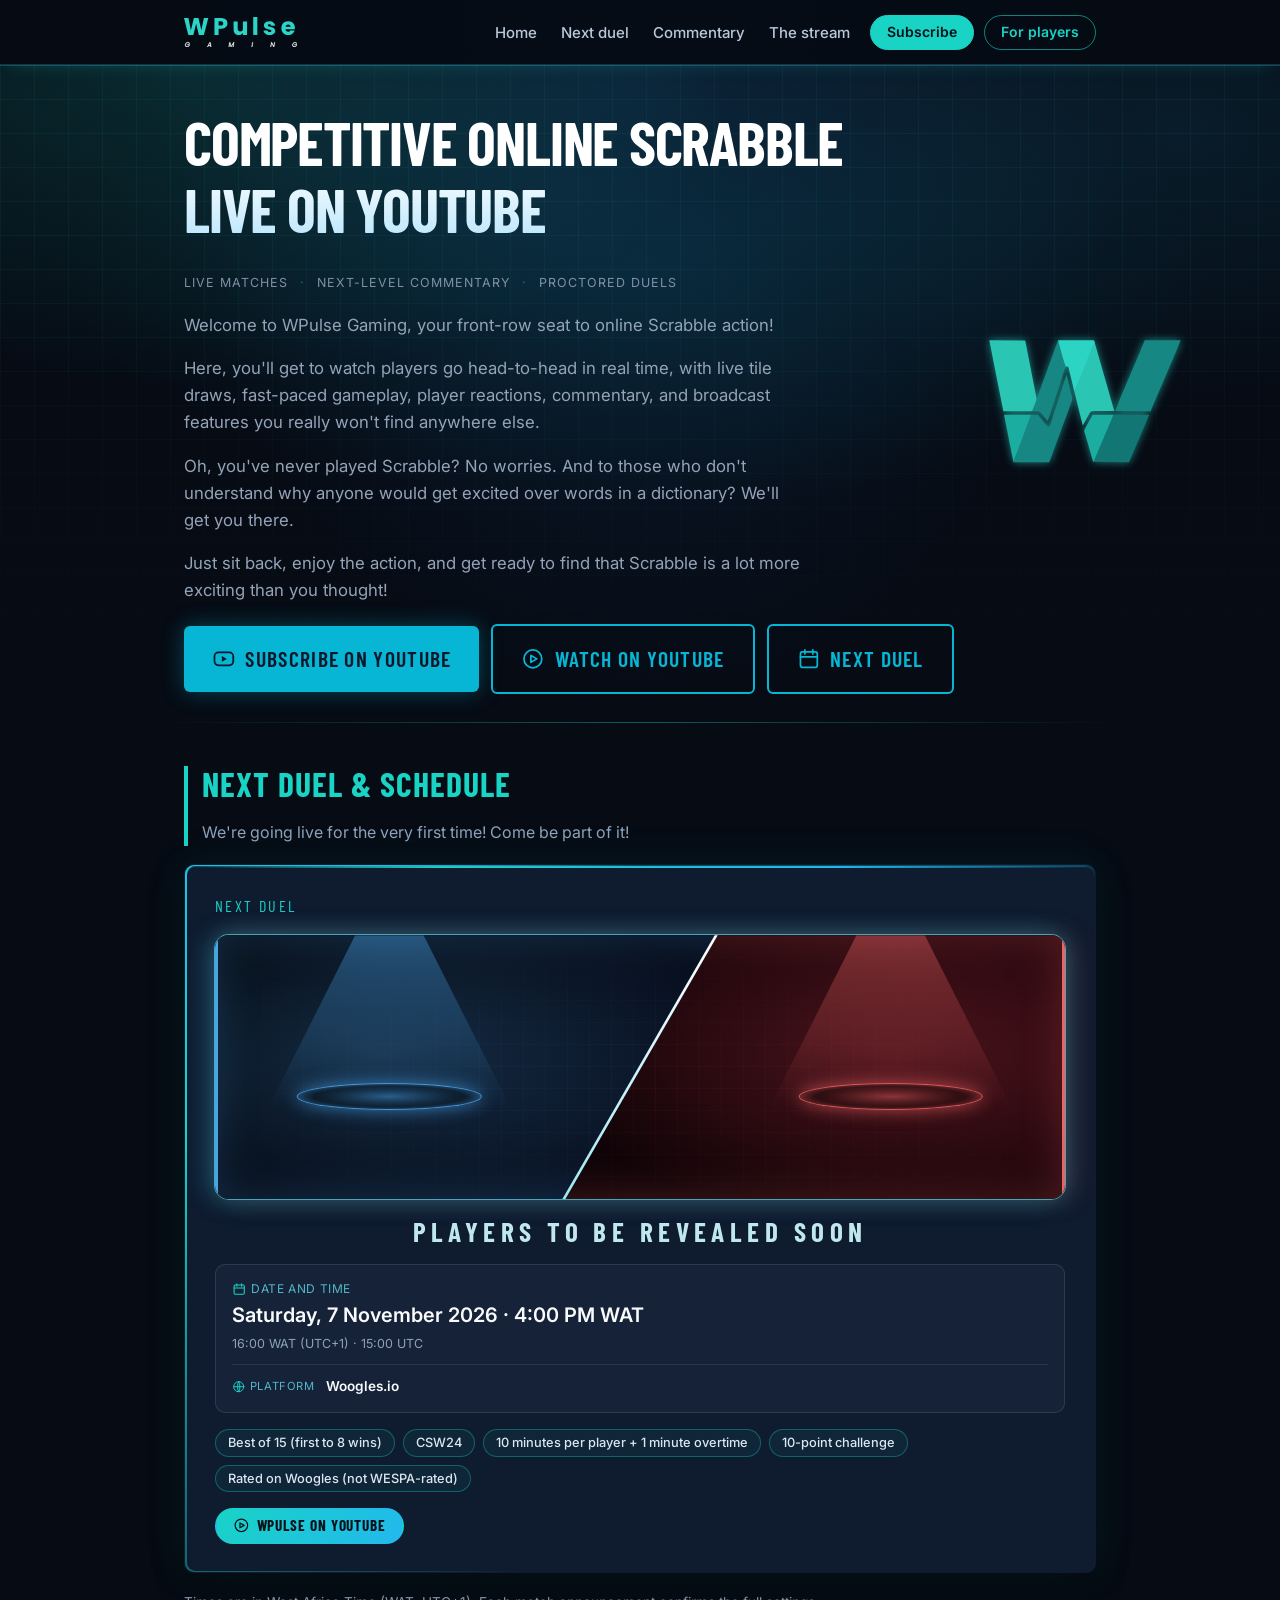
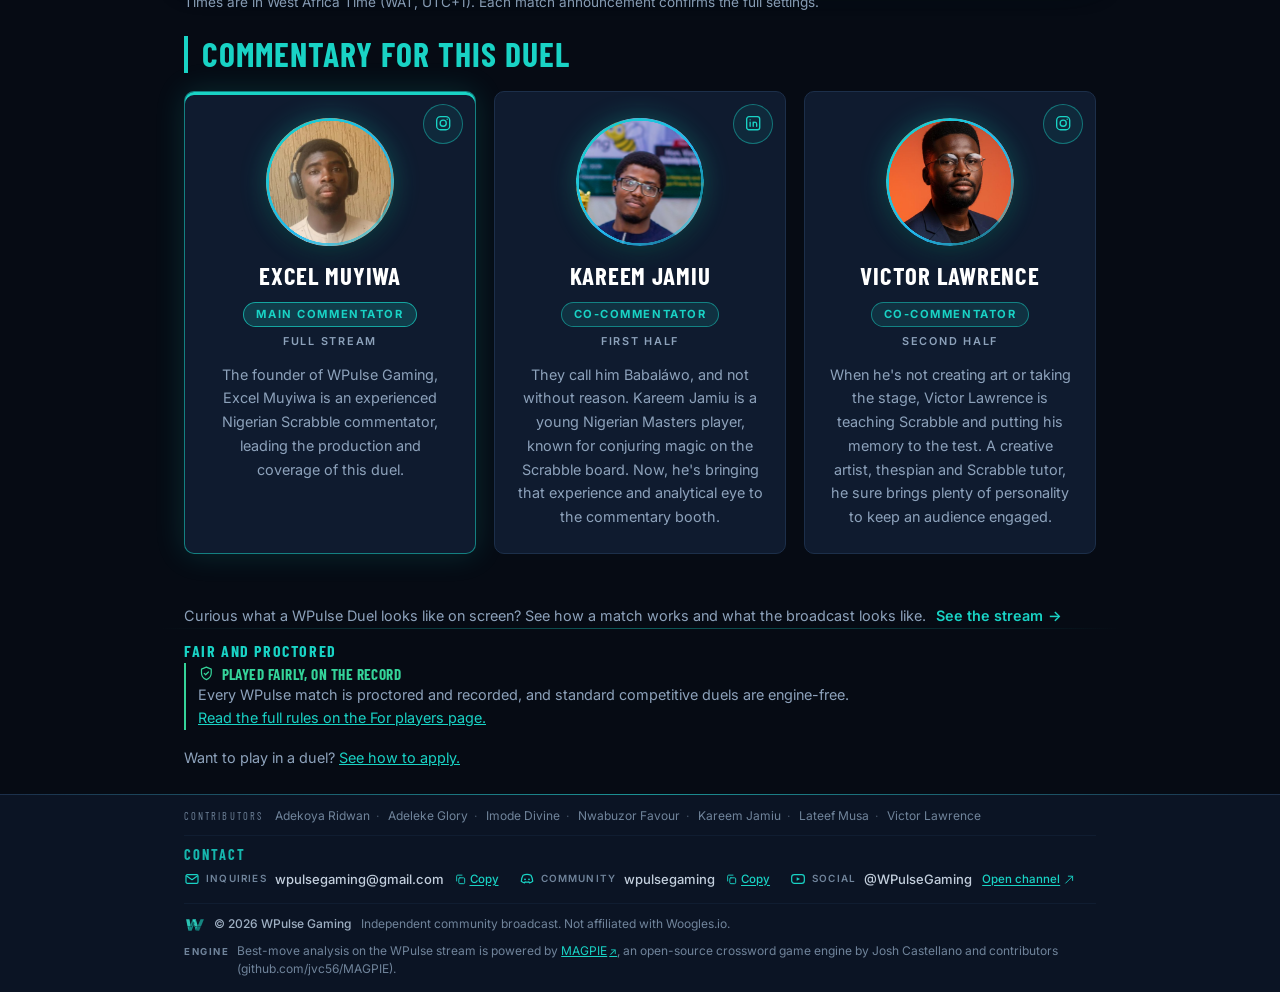
==== index.html @ c72cbf15 "Add files via upload" ====
<!DOCTYPE html>
<html lang="en">
<head>
  <meta charset="utf-8">
  <meta name="viewport" content="width=device-width, initial-scale=1">
  <script>
    // Old single-page links to sections that moved: forward them to their new page with the same hash.
    (function () {
      var h = location.hash;
      if (/^#(for-players|apply|proctor|recording|setup|update|your-setup|faq|step-download|required|not-allowed|checkin)$/.test(h)) location.replace('players.html' + h);
      else if (/^#(about|stream-preview|telestrator)$/.test(h)) location.replace('stream.html' + h);
    })();
  </script>
  <title>WPulse Gaming: live Scrabble duels on YouTube</title>
  <meta name="description" content="Competitive Scrabble on YouTube through organised online duels, live commentary and player cameras. Whether you're here to compete or simply follow the games, you're welcome. Includes the Player Hub for players.">
  <meta name="theme-color" content="#060b14">
  <link rel="icon" href="favicon.ico?v=2" sizes="32x32">
  <link rel="icon" href="images/favicon.svg?v=2" type="image/svg+xml">

  <!-- Link previews (WhatsApp, Discord, X, Facebook, etc.). The flyer image must exist at images/next-duel-flyer.png. -->
  <meta property="og:type" content="website">
  <meta property="og:site_name" content="WPulse Gaming">
  <meta property="og:title" content="WPulse Gaming: live Scrabble duels on YouTube">
  <meta property="og:description" content="Competitive Scrabble on YouTube through organised online duels, live commentary and player cameras. Whether you're here to compete or simply follow the games, you're welcome.">
  <meta property="og:url" content="https://wpulsegaming.runs-at.dev/">
  <meta property="og:image" content="https://wpulsegaming.runs-at.dev/images/next-duel-flyer.png">
  <meta property="og:image:alt" content="WPulse Gaming flyer for the next Scrabble duel">
  <meta name="twitter:card" content="summary_large_image">
  <meta name="twitter:title" content="WPulse Gaming: live Scrabble duels on YouTube">
  <meta name="twitter:description" content="Competitive Scrabble on YouTube through organised online duels, live commentary and player cameras.">
  <meta name="twitter:image" content="https://wpulsegaming.runs-at.dev/images/next-duel-flyer.png">

  <!-- Fonts only (no scripts, no tracking). Falls back to system fonts if blocked. -->
  <link rel="preconnect" href="https://fonts.googleapis.com">
  <link rel="preconnect" href="https://fonts.gstatic.com" crossorigin>
  <link href="https://fonts.googleapis.com/css2?family=Barlow+Condensed:wght@500;600;700&family=Inter:wght@400;500;600;700&display=swap" rel="stylesheet">

  <link rel="stylesheet" href="styles.css">
  <style>
    /* Inactive "coming soon" stream label (no link). Remove with the TODO comments when the stream is ready. */
    .btn-off { background: #16253b; color: #8da2bb; border: 2px dashed #2a4263; cursor: not-allowed; user-select: none; }
    .off-text { color: #8da2bb; font-style: italic; }
  </style>
</head>
<body>

<!-- Contact icons: simple single-colour SVG symbols (inherit text colour), reused below with <use>. -->
<svg width="0" height="0" style="position:absolute" aria-hidden="true" focusable="false">
  <symbol id="icon-email" viewBox="0 0 24 24">
    <rect x="3" y="5.5" width="18" height="13" rx="2" fill="none" stroke="currentColor" stroke-width="1.8"/>
    <path d="M3.5 7l8.5 6 8.5-6" fill="none" stroke="currentColor" stroke-width="1.8" stroke-linejoin="round"/>
  </symbol>
  <symbol id="icon-youtube" viewBox="0 0 24 24">
    <rect x="2.5" y="5.5" width="19" height="13" rx="4" fill="none" stroke="currentColor" stroke-width="1.8"/>
    <path d="M10 9.2v5.6l5-2.8z" fill="currentColor"/>
  </symbol>
  <symbol id="icon-discord" viewBox="0 0 24 24">
    <path d="M6 6.5c1.9-1 3.8-1.5 6-1.5s4.1.5 6 1.5c1.6 2.7 2.4 5.7 2.6 9-1.6 1.3-3.2 2-4.8 2.4l-1-1.6c-.9.2-1.8.3-2.8.3s-1.9-.1-2.8-.3l-1 1.6c-1.6-.4-3.2-1.1-4.8-2.4.2-3.3 1-6.3 2.6-9z" fill="none" stroke="currentColor" stroke-width="1.8" stroke-linejoin="round"/>
    <circle cx="9" cy="12.5" r="1.4" fill="currentColor"/>
    <circle cx="15" cy="12.5" r="1.4" fill="currentColor"/>
  </symbol>
  <!-- Design icons: 1.75px line icons, decorative (used with aria-hidden). -->
  <symbol id="i-camera" viewBox="0 0 24 24" fill="none" stroke="currentColor" stroke-width="1.75" stroke-linecap="round" stroke-linejoin="round"><path d="M3 8a2 2 0 0 1 2-2h2l1.5-2h7L17 6h2a2 2 0 0 1 2 2v9a2 2 0 0 1-2 2H5a2 2 0 0 1-2-2z"/><circle cx="12" cy="12.5" r="3.5"/></symbol>
  <symbol id="i-phone" viewBox="0 0 24 24" fill="none" stroke="currentColor" stroke-width="1.75" stroke-linecap="round" stroke-linejoin="round"><rect x="7" y="2.5" width="10" height="19" rx="2.5"/><path d="M11 18.5h2"/></symbol>
  <symbol id="i-monitor" viewBox="0 0 24 24" fill="none" stroke="currentColor" stroke-width="1.75" stroke-linecap="round" stroke-linejoin="round"><rect x="3" y="4" width="18" height="12" rx="2"/><path d="M8 20h8M12 16v4"/></symbol>
  <symbol id="i-shield-check" viewBox="0 0 24 24" fill="none" stroke="currentColor" stroke-width="1.75" stroke-linecap="round" stroke-linejoin="round"><path d="M12 3l7 3v5.5c0 4.5-3 8-7 9.5-4-1.5-7-5-7-9.5V6z"/><path d="M9 12l2 2 4-4"/></symbol>
  <symbol id="i-shield" viewBox="0 0 24 24" fill="none" stroke="currentColor" stroke-width="1.75" stroke-linecap="round" stroke-linejoin="round"><path d="M12 3l7 3v5.5c0 4.5-3 8-7 9.5-4-1.5-7-5-7-9.5V6z"/></symbol>
  <symbol id="i-ban" viewBox="0 0 24 24" fill="none" stroke="currentColor" stroke-width="1.75" stroke-linecap="round" stroke-linejoin="round"><circle cx="12" cy="12" r="9"/><path d="M5.6 5.6l12.8 12.8"/></symbol>
  <symbol id="i-check" viewBox="0 0 24 24" fill="none" stroke="currentColor" stroke-width="1.75" stroke-linecap="round" stroke-linejoin="round"><path d="M5 12.5l4.5 4.5L19 7.5"/></symbol>
  <symbol id="i-clock" viewBox="0 0 24 24" fill="none" stroke="currentColor" stroke-width="1.75" stroke-linecap="round" stroke-linejoin="round"><circle cx="12" cy="12" r="9"/><path d="M12 7v5l3 2"/></symbol>
  <symbol id="i-headphones-off" viewBox="0 0 24 24" fill="none" stroke="currentColor" stroke-width="1.75" stroke-linecap="round" stroke-linejoin="round"><path d="M4 15v-3a8 8 0 0 1 12-6.9M20 12v3"/><rect x="3" y="14" width="4" height="6" rx="1.5"/><rect x="17" y="14" width="4" height="6" rx="1.5"/><path d="M3 3l18 18"/></symbol>
  <symbol id="i-lightbulb" viewBox="0 0 24 24" fill="none" stroke="currentColor" stroke-width="1.75" stroke-linecap="round" stroke-linejoin="round"><path d="M9 18h6M10 21h4M12 3a6 6 0 0 0-3.5 10.9c.6.5 1 1.2 1 2.1h5c0-.9.4-1.6 1-2.1A6 6 0 0 0 12 3z"/></symbol>
  <symbol id="i-file" viewBox="0 0 24 24" fill="none" stroke="currentColor" stroke-width="1.75" stroke-linecap="round" stroke-linejoin="round"><path d="M6 3h8l4 4v14H6z"/><path d="M14 3v4h4M9 12h6M9 16h6"/></symbol>
  <symbol id="i-play" viewBox="0 0 24 24" fill="none" stroke="currentColor" stroke-width="1.75" stroke-linecap="round" stroke-linejoin="round"><circle cx="12" cy="12" r="9"/><path d="M10 8.5v7l6-3.5z"/></symbol>
  <symbol id="i-layout" viewBox="0 0 24 24" fill="none" stroke="currentColor" stroke-width="1.75" stroke-linecap="round" stroke-linejoin="round"><rect x="3" y="4" width="18" height="16" rx="2"/><path d="M3 10h18M10 10v10"/></symbol>
  <symbol id="i-message" viewBox="0 0 24 24" fill="none" stroke="currentColor" stroke-width="1.75" stroke-linecap="round" stroke-linejoin="round"><path d="M4 5h16v11H9l-5 4z"/></symbol>
  <symbol id="i-image" viewBox="0 0 24 24" fill="none" stroke="currentColor" stroke-width="1.75" stroke-linecap="round" stroke-linejoin="round"><rect x="3" y="4" width="18" height="16" rx="2"/><circle cx="9" cy="10" r="1.8"/><path d="M21 16l-5-5-8 8"/></symbol>
  <symbol id="i-download" viewBox="0 0 24 24" fill="none" stroke="currentColor" stroke-width="1.75" stroke-linecap="round" stroke-linejoin="round"><path d="M12 3v12M7 11l5 5 5-5M4 20h16"/></symbol>
  <symbol id="i-calendar" viewBox="0 0 24 24" fill="none" stroke="currentColor" stroke-width="1.75" stroke-linecap="round" stroke-linejoin="round"><rect x="3.5" y="5" width="17" height="15.5" rx="2"/><path d="M3.5 10h17M8 3v4M16 3v4"/></symbol>
  <symbol id="i-flag" viewBox="0 0 24 24" fill="none" stroke="currentColor" stroke-width="1.75" stroke-linecap="round" stroke-linejoin="round"><path d="M5 21V4M5 4h11l-2 4 2 4H5"/></symbol>
  <symbol id="i-book" viewBox="0 0 24 24" fill="none" stroke="currentColor" stroke-width="1.75" stroke-linecap="round" stroke-linejoin="round"><path d="M3.5 5.5H10a2 2 0 0 1 2 2V20a2 2 0 0 0-2-2H3.5zM20.5 5.5H14a2 2 0 0 0-2 2V20a2 2 0 0 1 2-2h6.5z"/></symbol>
  <symbol id="i-star" viewBox="0 0 24 24" fill="none" stroke="currentColor" stroke-width="1.75" stroke-linecap="round" stroke-linejoin="round"><path d="M12 3.5l2.6 5.3 5.9.9-4.3 4.1 1 5.8L12 16.8 6.8 19.6l1-5.8L3.5 9.7l5.9-.9z"/></symbol>
  <symbol id="i-globe" viewBox="0 0 24 24" fill="none" stroke="currentColor" stroke-width="1.75" stroke-linecap="round" stroke-linejoin="round"><circle cx="12" cy="12" r="9"/><path d="M3 12h18M12 3c3 3 3 15 0 18M12 3c-3 3-3 15 0 18"/></symbol>
  <symbol id="i-alert" viewBox="0 0 24 24" fill="none" stroke="currentColor" stroke-width="1.75" stroke-linecap="round" stroke-linejoin="round"><path d="M12 3.5l9.5 16.5h-19z"/><path d="M12 10v4.5M12 17.5v.01"/></symbol>
  <symbol id="i-cpu" viewBox="0 0 24 24" fill="none" stroke="currentColor" stroke-width="1.75" stroke-linecap="round" stroke-linejoin="round"><rect x="6" y="6" width="12" height="12" rx="2"/><rect x="9.5" y="9.5" width="5" height="5"/><path d="M9 2.5v3M15 2.5v3M9 18.5v3M15 18.5v3M2.5 9h3M2.5 15h3M18.5 9h3M18.5 15h3"/></symbol>
  <symbol id="i-list" viewBox="0 0 24 24" fill="none" stroke="currentColor" stroke-width="1.75" stroke-linecap="round" stroke-linejoin="round"><path d="M8 6h12M8 12h12M8 18h12M4 6h.01M4 12h.01M4 18h.01"/></symbol>
  <symbol id="i-clipboard" viewBox="0 0 24 24" fill="none" stroke="currentColor" stroke-width="1.75" stroke-linecap="round" stroke-linejoin="round"><rect x="6" y="4" width="12" height="17" rx="2"/><path d="M9 4V3h6v1M9 11h6M9 15h4"/></symbol>
  <symbol id="i-wifi" viewBox="0 0 24 24" fill="none" stroke="currentColor" stroke-width="1.75" stroke-linecap="round" stroke-linejoin="round"><path d="M3 9a14 14 0 0 1 18 0M6 12.5a9.5 9.5 0 0 1 12 0M9 16a5 5 0 0 1 6 0M12 19.5v.01"/></symbol>
  <symbol id="i-scale" viewBox="0 0 24 24" fill="none" stroke="currentColor" stroke-width="1.75" stroke-linecap="round" stroke-linejoin="round"><path d="M12 4v16M6 20h12M5 7h14M5 7l-3 7a3.5 3.5 0 0 0 6 0zM19 7l-3 7a3.5 3.5 0 0 0 6 0z"/></symbol>
  <symbol id="i-eye" viewBox="0 0 24 24" fill="none" stroke="currentColor" stroke-width="1.75" stroke-linecap="round" stroke-linejoin="round"><path d="M2 12s3.5-7 10-7 10 7 10 7-3.5 7-10 7-10-7-10-7z"/><circle cx="12" cy="12" r="3"/></symbol>
  <symbol id="i-trophy" viewBox="0 0 24 24" fill="none" stroke="currentColor" stroke-width="1.75" stroke-linecap="round" stroke-linejoin="round"><path d="M8 4h8v5a4 4 0 0 1-8 0zM8 6H4a3 3 0 0 0 4 4M16 6h4a3 3 0 0 1-4 4M12 13v4M8.5 20h7"/></symbol>
  <symbol id="i-board" viewBox="0 0 24 24" fill="none" stroke="currentColor" stroke-width="1.75" stroke-linecap="round" stroke-linejoin="round"><rect x="3" y="3" width="18" height="18" rx="2"/><path d="M9 3v18M15 3v18M3 9h18M3 15h18"/></symbol>
  <symbol id="i-tiles" viewBox="0 0 24 24" fill="none" stroke="currentColor" stroke-width="1.75" stroke-linecap="round" stroke-linejoin="round"><rect x="3" y="8" width="8" height="8" rx="1.5"/><rect x="13" y="8" width="8" height="8" rx="1.5"/></symbol>
  <symbol id="i-bars" viewBox="0 0 24 24" fill="none" stroke="currentColor" stroke-width="1.75" stroke-linecap="round" stroke-linejoin="round"><path d="M5 20V12M12 20V5M19 20v-9"/></symbol>
  <symbol id="i-user" viewBox="0 0 24 24" fill="none" stroke="currentColor" stroke-width="1.75" stroke-linecap="round" stroke-linejoin="round"><circle cx="12" cy="8" r="4"/><path d="M4 21a8 8 0 0 1 16 0"/></symbol>
  <symbol id="i-at" viewBox="0 0 24 24" fill="none" stroke="currentColor" stroke-width="1.75" stroke-linecap="round" stroke-linejoin="round"><circle cx="12" cy="12" r="3.5"/><path d="M15.5 12v1.5a2.5 2.5 0 0 0 5 0V12a8.5 8.5 0 1 0-3.5 6.9"/></symbol>
  <symbol id="i-instagram" viewBox="0 0 24 24" fill="none" stroke="currentColor" stroke-width="1.75" stroke-linecap="round" stroke-linejoin="round"><rect x="3.5" y="3.5" width="17" height="17" rx="5"/><circle cx="12" cy="12" r="4"/><path d="M17.2 6.8v.01"/></symbol>
  <symbol id="i-linkedin" viewBox="0 0 24 24" fill="none" stroke="currentColor" stroke-width="1.75" stroke-linecap="round" stroke-linejoin="round"><rect x="3.5" y="3.5" width="17" height="17" rx="3"/><path d="M8 10.5V16M8 7.6v.01M12 16v-5.5M12 12.8c0-1.4 1-2.3 2.3-2.3s2.2.9 2.2 2.4V16"/></symbol>
  <symbol id="i-pen" viewBox="0 0 24 24" fill="none" stroke="currentColor" stroke-width="1.75" stroke-linecap="round" stroke-linejoin="round"><path d="M4 20l1-4L16.5 4.5a2.1 2.1 0 0 1 3 3L8 19z"/><path d="M14 7l3 3"/></symbol>
  <symbol id="i-arrow-up-right" viewBox="0 0 24 24" fill="none" stroke="currentColor" stroke-width="1.75" stroke-linecap="round" stroke-linejoin="round"><path d="M5 19L18 6M10 6h8v8"/></symbol>
  <symbol id="i-type" viewBox="0 0 24 24" fill="none" stroke="currentColor" stroke-width="1.75" stroke-linecap="round" stroke-linejoin="round"><path d="M5 7V5h14v2M12 5v14M9 19h6"/></symbol>
  <symbol id="i-cursor" viewBox="0 0 24 24" fill="none" stroke="currentColor" stroke-width="1.75" stroke-linecap="round" stroke-linejoin="round"><path d="M6 4l12 7.5-5.2 1.3L10.5 18z"/><path d="M14 15l4 4"/></symbol>
  <symbol id="i-question" viewBox="0 0 24 24" fill="none" stroke="currentColor" stroke-width="1.75" stroke-linecap="round" stroke-linejoin="round"><path d="M9 9.2a3.1 3.1 0 1 1 4.6 2.7c-1 .6-1.6 1.2-1.6 2.3M12 17.6v.01"/></symbol>
  <symbol id="i-bell" viewBox="0 0 24 24" fill="none" stroke="currentColor" stroke-width="1.75" stroke-linecap="round" stroke-linejoin="round"><path d="M6 16v-5a6 6 0 1 1 12 0v5l2 2.5H4zM10 21h4"/></symbol>
  <symbol id="i-copy" viewBox="0 0 24 24" fill="none" stroke="currentColor" stroke-width="1.75" stroke-linecap="round" stroke-linejoin="round"><rect x="9" y="9" width="11" height="11" rx="2"/><path d="M5 15V6a2 2 0 0 1 2-2h8"/></symbol>
</svg>

<!-- =====================================================================
     STICKY MENU  (edit link text here; the href must match a section id)
     ===================================================================== -->
<header class="topbar">
  <div class="wrap">
    <a class="brand" href="#top" aria-label="WPulse Gaming, back to top"><img src="images/wpulse-wordmark.svg" width="98" height="26" alt="WPulse Gaming"></a>
    <nav class="nav" aria-label="Page sections">
      <a href="index.html" aria-current="page">Home</a>
      <a href="#schedule">Next duel</a>
      <a href="#commentary">Commentary</a>
      <a href="stream.html">The stream</a>
      <a class="nav-sub" href="https://www.youtube.com/@WPulseGaming?sub_confirmation=1" target="_blank" rel="noopener noreferrer">Subscribe</a>
      <a class="nav-pill nav-cta" href="players.html">For players</a>
    </nav>
  </div>
</header>

<!-- Table of contents: shown as a sticky sidebar on wide desktop screens only. Keep its links in step with the sections. -->
<nav class="toc" aria-label="On this page">
  <p class="toc-title">On this page</p>
  <a href="#watch">Home</a>
  <a href="#schedule">Next duel</a>
  <a href="#commentary">Commentary</a>
  <a href="#fair-teaser">Fair and proctored</a>
  <a href="stream.html">The stream</a>
  <a href="players.html">For players</a>
  <a href="#contact">Contact</a>
</nav>

<main id="top">

<!-- =====================================================================
     HERO (viewer-facing intro)
     ===================================================================== -->
<section class="hero" id="watch">
  <div class="wrap">
    <img class="hero-logo" src="images/wpulse-icon-animated.svg" width="240" height="240" alt="">
    <h1><span>Competitive Online Scrabble</span> <span>Live on YouTube</span></h1>
    <p class="spec-strip"><span>LIVE MATCHES</span><span>NEXT-LEVEL COMMENTARY</span><span>PROCTORED DUELS</span></p>
    <p class="lead">Welcome to WPulse Gaming, your front-row seat to online Scrabble action!</p>
    <p class="lead">Here, you'll get to watch players go head-to-head in real time, with live tile draws, fast-paced gameplay, player reactions, commentary, and broadcast features you really won't find anywhere else.</p>
    <p class="lead">Oh, you've never played Scrabble? No worries. And to those who don't understand why anyone would get excited over words in a dictionary? We'll get you there.</p>
    <p class="lead">Just sit back, enjoy the action, and get ready to find that Scrabble is a lot more exciting than you thought!</p>
    <div class="hero-cta">
      <a class="btn btn-big btn-primary btn-subscribe" href="https://www.youtube.com/@WPulseGaming?sub_confirmation=1" target="_blank" rel="noopener noreferrer"><svg class="ic" aria-hidden="true"><use href="#icon-youtube"/></svg>Subscribe on YouTube</a>
      <!-- TODO: replace the channel link with the specific live stream URL when one is available -->
      <a class="btn btn-big btn-ghost btn-outline" href="https://www.youtube.com/@WPulseGaming" target="_blank" rel="noopener"><svg class="ic" aria-hidden="true"><use href="#i-play"/></svg>Watch on YouTube</a>
      <a class="btn btn-big btn-ghost btn-outline" href="#schedule"><svg class="ic" aria-hidden="true"><use href="#i-calendar"/></svg>Next duel</a>
    </div>
    <!-- Phones only (hidden by default): countdown line under the buttons, filled in by the inline script near the end of the page -->
    <p class="hero-next" hidden></p>
    <!-- Phones only (hidden by default): feature cards that stand in for the longer paragraphs above -->
    <ul class="hero-cards" aria-label="What to expect on WPulse">
      <li class="hero-card"><svg class="ic" aria-hidden="true"><use href="#i-tiles"/></svg><span class="hc-title">Live tile draws</span><p>See every rack and draw as it happens.</p></li>
      <li class="hero-card"><svg class="ic" aria-hidden="true"><use href="#i-message"/></svg><span class="hc-title">Live commentary</span><p>Tactics, racks and big plays explained.</p></li>
      <li class="hero-card"><svg class="ic" aria-hidden="true"><use href="#i-shield-check"/></svg><span class="hc-title">Proctored duels</span><p>Fair, verified head-to-head matches.</p></li>
      <li class="hero-card"><svg class="ic" aria-hidden="true"><use href="#i-book"/></svg><span class="hc-title">Beginner friendly</span><p>Exciting even if you've never played.</p></li>
    </ul>
  </div>
</section>

<!-- =====================================================================
     SECTION 2: NEXT DUEL AND SCHEDULE
     There is one match for now: edit the Next duel card below.
     ===================================================================== -->
<section id="schedule">
  <div class="wrap">
    <div class="section-head">
      <h2>Next duel &amp; schedule</h2>
      <p>We're going live for the very first time! Come be part of it!</p>
    </div>

    <!-- Layout: the match card(s) on the left, the schedule flyer on the right (desktop); stacked on phones.
         To add another match later, copy the whole <div class="card next-duel"> block below inside .duel-list.
         The inline script at the bottom of this page runs the countdown, local time and calendar links on the first .next-duel (the start time is its DUEL_START_ISO constant). If images/next-duel-flyer.png
         is missing, the flyer drops out and the card goes full width. -->
    <div class="duel-layout">
    <div class="duel-list">
    <!-- Next duel highlight. The countdown, local time and calendar links use DUEL_START_ISO in the inline script near the end of this page: update it, together with the WAT text below, whenever the next duel changes. -->
    <div class="card next-duel">
      <div class="label">Next duel</div>
      <!-- REVEAL: replace teaser with player names and restore calendar title -->
      <div class="players players-teaser" role="img" aria-label="Players to be revealed soon"><span class="tz-side tz-left" aria-hidden="true"><span class="tz-col"><span class="tz-stage"><span class="tz-floor"></span><span class="tz-refl"></span><span class="tz-tile"><span class="tz-q">?</span><span class="tz-pt">0</span></span></span><span class="tz-bar"></span></span></span><span class="tz-side tz-right" aria-hidden="true"><span class="tz-col"><span class="tz-stage"><span class="tz-floor"></span><span class="tz-refl"></span><span class="tz-tile"><span class="tz-q">?</span><span class="tz-pt">0</span></span></span><span class="tz-bar"></span></span></span><span class="tz-seam" aria-hidden="true"></span><span class="tz-embers" aria-hidden="true"><span class="tz-spark tz-spark-l s1"></span><span class="tz-spark tz-spark-l s2"></span><span class="tz-spark tz-spark-l s3"></span><span class="tz-spark tz-spark-l s4"></span><span class="tz-spark tz-spark-r s5"></span><span class="tz-spark tz-spark-r s6"></span><span class="tz-spark tz-spark-r s7"></span><span class="tz-spark tz-spark-r s8"></span></span><span class="tz-hudset" aria-hidden="true"><span class="tz-hud tz-hud-tl"></span><span class="tz-hud tz-hud-bl"></span><span class="tz-hud tz-hud-tr"></span><span class="tz-hud tz-hud-br"></span></span><span class="tz-vs" aria-hidden="true">VS</span></div>
      <p class="teaser-line">Players to be revealed soon</p>
      <dl class="duel-details">
        <div class="duel-wide"><dt><svg class="ic" aria-hidden="true"><use href="#i-calendar"/></svg>Date and time</dt><dd>Saturday, 7 November 2026 &middot; 4:00 PM WAT<span class="duel-tz">16:00 WAT (UTC+1) &middot; 15:00 UTC</span></dd></div>
        <div><dt><svg class="ic" aria-hidden="true"><use href="#i-globe"/></svg>Platform</dt><dd>Woogles.io</dd></div>
      </dl>
      <ul class="duel-pills" aria-label="Match settings">
        <li class="pill">Best of 15 (first to 8 wins)</li>
        <li class="pill">CSW24</li>
        <li class="pill">10 minutes per player + 1 minute overtime</li>
        <li class="pill">10-point challenge</li>
        <li class="pill">Rated on Woogles (not WESPA-rated)</li>
      </ul>
      <!-- TODO: replace the channel link with the specific live stream URL when one is available -->
      <a class="btn btn-ghost" href="https://www.youtube.com/@WPulseGaming" target="_blank" rel="noopener"><svg class="ic" aria-hidden="true"><use href="#i-play"/></svg>WPulse on YouTube</a>
    </div>
    <p class="small duel-note">Times are in West Africa Time (WAT, UTC+1). Each match announcement confirms the full settings.</p>
    </div>
    <figure class="duel-flyer">
      <a href="images/next-duel-flyer.png" target="_blank" rel="noopener" aria-label="Open the next duel flyer full size (opens in a new tab)">
        <img src="images/next-duel-flyer.png" loading="lazy" alt="Schedule flyer for the next WPulse duel" onerror="var l=this.closest('.duel-layout');this.closest('figure').remove();l.classList.add('no-flyer')">
      </a>
      <figcaption>Click the flyer to open it full size.</figcaption>
    </figure>
    </div>
  </div>
</section>

<!-- =====================================================================
     COMMENTARY
     Commentator photos: add the three .jpg files to images/. Until a file exists, the initials circle shows.
     ===================================================================== -->
<section id="commentary">
  <div class="wrap">
    <div class="section-head">
      <h2>Commentary for this duel</h2>
    </div>

    <div class="commentators">
      <div class="box commentator commentator-featured">
        <div class="avatar" data-initials="EM"><img src="images/commentator-excel-muyiwa.jpg" width="240" height="240" loading="lazy" alt="Excel Muyiwa" onerror="this.remove()"></div>
        <div class="commentator-text">
          <h3>Excel Muyiwa</h3>
          <p class="role"><span class="role-tag">Main commentator</span><span class="role-time">Full stream</span></p>
          <p class="bio">The founder of WPulse Gaming, Excel Muyiwa is an experienced Nigerian Scrabble commentator, leading the production and coverage of this duel.</p>
        </div>
        <a class="social-icon" href="https://www.instagram.com/excelmuyiwa" target="_blank" rel="noopener noreferrer" aria-label="Excel Muyiwa on Instagram (opens in a new tab)" title="Excel Muyiwa on Instagram"><svg class="ic" aria-hidden="true"><use href="#i-instagram"/></svg></a>
      </div>
      <div class="box commentator">
        <div class="avatar" data-initials="KJ"><img src="images/commentator-kareem-jamiu.jpg" width="240" height="240" loading="lazy" alt="Kareem Jamiu" onerror="this.remove()"></div>
        <div class="commentator-text">
          <h3>Kareem Jamiu</h3>
          <p class="role"><span class="role-tag">Co-commentator</span><span class="role-time">First half</span></p>
          <p class="bio">They call him Babaláwo, and not without reason. Kareem Jamiu is a young Nigerian Masters player, known for conjuring magic on the Scrabble board. Now, he's bringing that experience and analytical eye to the commentary booth.</p>
        </div>
        <a class="social-icon" href="https://www.linkedin.com/in/kareem-jamiu-463141165/" target="_blank" rel="noopener noreferrer" aria-label="Kareem Jamiu on LinkedIn (opens in a new tab)" title="Kareem Jamiu on LinkedIn"><svg class="ic" aria-hidden="true"><use href="#i-linkedin"/></svg></a>
      </div>
      <div class="box commentator">
        <div class="avatar" data-initials="VL"><img src="images/commentator-victor-lawrence.jpg" width="240" height="240" loading="lazy" alt="" onerror="this.remove()"></div>
        <div class="commentator-text">
          <h3>Victor Lawrence</h3>
          <p class="role"><span class="role-tag">Co-commentator</span><span class="role-time">Second half</span></p>
          <p class="bio">When he's not creating art or taking the stage, Victor Lawrence is teaching Scrabble and putting his memory to the test. A creative artist, thespian and Scrabble tutor, he sure brings plenty of personality to keep an audience engaged.</p>
        </div>
        <a class="social-icon" href="https://www.instagram.com/thor__lawrence/" target="_blank" rel="noopener noreferrer" aria-label="Victor Lawrence on Instagram (opens in a new tab)" title="Victor Lawrence on Instagram"><svg class="ic" aria-hidden="true"><use href="#i-instagram"/></svg></a>
      </div>
    </div>
  </div>
</section>

<!-- =====================================================================
     STREAM CALL-TO-ACTION (the full stream look, how a match works and the Telestrator are on stream.html)
     ===================================================================== -->
<div class="wrap play-line stream-cta">
  <p>Curious what a WPulse Duel looks like on screen? See how a match works and what the broadcast looks like.</p>
  <p class="peek-cta"><a class="btn btn-ghost" href="stream.html">See the stream</a></p>
</div>

<!-- =====================================================================
     FAIR AND PROCTORED (teaser; full rules are under For players)
     ===================================================================== -->
<section id="fair-teaser">
  <div class="wrap">
    <div class="section-head">
      <h2>Fair and proctored</h2>
    </div>
    <div class="box acc-ok">
      <h3><svg class="ic" aria-hidden="true"><use href="#i-shield-check"/></svg>Played fairly, on the record</h3>
      <p>Every WPulse match is proctored and recorded, and standard competitive duels are engine-free.</p>
      <p><a href="players.html#proctor">Read the full rules on the For players page.</a></p>
    </div>
  </div>
</section>

<div class="wrap play-line">
  <p>Want to play in a duel? <a href="players.html#apply">See how to apply.</a></p>
</div>

</main>

<!-- =====================================================================
     SECTION 7: CONTACT / FOOTER
     ===================================================================== -->
<footer id="contact">
  <div class="wrap">
    <div class="footer-thanks">
      <p class="ft-label">Contributors</p>
      <!-- Add or remove contributor names here -->
      <ul class="ft-names">
        <li>Adekoya Ridwan</li>
        <li>Adeleke Glory</li>
        <li>Imode Divine</li>
        <li>Nwabuzor Favour</li>
        <li>Kareem Jamiu</li>
        <li>Lateef Musa</li>
        <li>Victor Lawrence</li>
      </ul>
    </div>
    <hr class="footer-rule">

    <h2>Contact</h2>
    <div class="contact-cards">
      <a class="contact-card" href="mailto:wpulsegaming@gmail.com" data-copy="wpulsegaming@gmail.com">
        <span class="cc-top"><svg class="ci" aria-hidden="true"><use href="#icon-email"/></svg><span class="cc-label">Inquiries</span></span>
        <span class="cc-handle"><span class="sr-only">Email: </span><span class="cc-value">wpulsegaming@gmail.com</span></span>
        <span class="cc-action"><svg class="ic" aria-hidden="true"><use href="#i-copy"/></svg><span class="cc-action-label" aria-live="polite">Copy</span></span>
      </a>
      <div class="contact-card is-static" data-copy="wpulsegaming">
        <span class="cc-top"><svg class="ci" aria-hidden="true"><use href="#icon-discord"/></svg><span class="cc-label">Community</span></span>
        <span class="cc-handle"><span class="sr-only">Discord: </span><span class="cc-value">wpulsegaming</span></span>
        <span class="cc-action"><svg class="ic" aria-hidden="true"><use href="#i-copy"/></svg><span class="cc-action-label" aria-live="polite">Copy</span></span>
      </div>
      <a class="contact-card" href="https://www.youtube.com/@WPulseGaming" target="_blank" rel="noopener noreferrer">
        <span class="cc-top"><svg class="ci" aria-hidden="true"><use href="#icon-youtube"/></svg><span class="cc-label">Social</span></span>
        <span class="cc-handle"><span class="sr-only">YouTube: </span><span class="cc-value">@WPulseGaming</span></span>
        <span class="cc-action cc-action-on"><span class="cc-action-label">Open channel</span><svg class="ic" aria-hidden="true"><use href="#i-arrow-up-right"/></svg></span>
      </a>
    </div>
    <hr class="footer-rule">

    <div class="legal-row">
      <div class="legal-left">
        <img src="images/wpulse-icon-nobg.svg" width="40" height="40" alt="">
        <div class="legal-text">
          <p class="legal-copy">&copy; 2026 WPulse Gaming</p>
          <p class="legal-note">Independent community broadcast. Not affiliated with Woogles.io.</p>
        </div>
      </div>
      <div class="credit-box">
        <span class="credit-label">Engine</span>
        <p class="credit-text">Best-move analysis on the WPulse stream is powered by <a href="https://github.com/jvc56/MAGPIE" target="_blank" rel="noopener">MAGPIE</a>, an open-source crossword game engine by Josh Castellano and contributors (github.com/jvc56/MAGPIE).</p>
      </div>
    </div>
  </div>
</footer>

<!-- Next duel card: local time, countdown and calendar links. Progressive enhancement: without JavaScript the
     card simply shows the WAT time. To change the duel, edit DUEL_START_ISO (UTC) and the WAT text in the card. -->
<script>
(function () {
  'use strict';

  var DURATION_HOURS = 4;                          // how long the duel is expected to run (countdown + calendar end)
  var DUEL_START_ISO = '2026-11-07T15:00:00Z';     // 16:00 WAT (UTC+1); the one start-time constant
  var DUEL_TITLE = 'WPulse Duel: Players to be revealed';
  var HUB_URL = 'https://wpulsegaming.runs-at.dev/';
  var YOUTUBE_URL = 'https://www.youtube.com/@WPulseGaming';

  /*BEGIN-PURE*/
  function pad(n) { return (n < 10 ? '0' : '') + n; }
  function utcStamp(d) {
    return d.getUTCFullYear() + pad(d.getUTCMonth() + 1) + pad(d.getUTCDate()) + 'T' +
      pad(d.getUTCHours()) + pad(d.getUTCMinutes()) + pad(d.getUTCSeconds()) + 'Z';
  }
  function endOf(start) { return new Date(start.getTime() + DURATION_HOURS * 3600000); }
  function descriptionText() { return 'Watch on YouTube: ' + YOUTUBE_URL + '\nWPulse Hub: ' + HUB_URL; }

  // The visitor's own time zone (optional timeZone is only for tests). Null when it is the same as WAT (UTC+1).
  function localTimeText(start, locale, timeZone) {
    var opts = { weekday: 'short', day: 'numeric', month: 'short', hour: 'numeric', minute: '2-digit', timeZoneName: 'short' };
    if (timeZone) opts.timeZone = timeZone;
    var f = new Intl.DateTimeFormat(locale, opts);
    var offset = timeZone ? zoneOffsetMinutes(start, timeZone) : -start.getTimezoneOffset();
    if (offset === 60) return null;
    return f.format(start);
  }
  function zoneOffsetMinutes(date, timeZone) {
    var p = {};
    new Intl.DateTimeFormat('en-US', { timeZone: timeZone, hourCycle: 'h23', year: 'numeric', month: 'numeric', day: 'numeric', hour: 'numeric', minute: 'numeric', second: 'numeric' })
      .formatToParts(date).forEach(function (x) { p[x.type] = x.value; });
    return Math.round((Date.UTC(+p.year, +p.month - 1, +p.day, +p.hour, +p.minute, +p.second) - Math.floor(date.getTime() / 1000) * 1000) / 60000);
  }

  // 'before' (with text), 'now' (start until start + DURATION_HOURS) or 'over'.
  function countdownState(now, start) {
    var left = start.getTime() - now;
    if (left > 0) {
      var mins = Math.floor(left / 60000), d = Math.floor(mins / 1440), h = Math.floor((mins % 1440) / 60), m = mins % 60;
      var t = d > 0 ? d + 'd ' + h + 'h ' + m + 'm' : h > 0 ? h + 'h ' + m + 'm' : m > 0 ? m + 'm' : 'less than 1m';
      return { kind: 'before', text: 'Starts in ' + t };
    }
    if (now < endOf(start).getTime()) return { kind: 'now', text: 'Starting now' };
    return { kind: 'over', text: '' };
  }

  function googleCalendarUrl(start) {
    return 'https://calendar.google.com/calendar/render?action=TEMPLATE' +
      '&text=' + encodeURIComponent(DUEL_TITLE) +
      '&dates=' + utcStamp(start) + '/' + utcStamp(endOf(start)) +
      '&details=' + encodeURIComponent(descriptionText());
  }

  function icsEscape(s) { return s.replace(/\\/g, '\\\\').replace(/;/g, '\\;').replace(/,/g, '\\,').replace(/\n/g, '\\n'); }
  function icsFold(line) {
    var out = [];
    while (line.length > 75) { out.push(line.slice(0, 75)); line = ' ' + line.slice(75); }
    out.push(line);
    return out.join('\r\n');
  }
  function buildIcs(start, now) {
    return [
      'BEGIN:VCALENDAR', 'VERSION:2.0', 'PRODID:-//WPulse Gaming//Hub//EN', 'CALSCALE:GREGORIAN', 'METHOD:PUBLISH',
      'BEGIN:VEVENT',
      'UID:duel-' + utcStamp(start) + '@wpulsegaming.runs-at.dev',
      'DTSTAMP:' + utcStamp(now),
      'DTSTART:' + utcStamp(start),
      'DTEND:' + utcStamp(endOf(start)),
      'SUMMARY:' + icsEscape(DUEL_TITLE),
      'DESCRIPTION:' + icsEscape(descriptionText()),
      'URL:' + HUB_URL,
      'END:VEVENT', 'END:VCALENDAR'
    ].map(icsFold).join('\r\n') + '\r\n';
  }
  /*END-PURE*/

  var start = new Date(DUEL_START_ISO);
  var card = document.querySelector('.next-duel');
  if (!card || isNaN(start.getTime())) return;
  var now = Date.now();
  if (now >= endOf(start).getTime()) return;      // the duel is over: leave the card as plain text

  // 1. Visitor's local time, under the WAT text.
  try {
    var wat = card.querySelector('.duel-tz');
    var local = localTimeText(start);
    if (wat && local) {
      var line = document.createElement('span');
      line.className = 'duel-local';
      line.textContent = 'Your time: ' + local;
      wat.parentNode.appendChild(line);
    }
  } catch (e) { /* no local time line */ }

  // 2. Countdown (days, hours, minutes), refreshed each minute.
  var cd = document.createElement('p');
  cd.className = 'countdown';
  var anchor = card.querySelector('.duel-details');
  card.insertBefore(cd, anchor || null);
  var heroNext = document.querySelector('.hero-next');   // small phone-only line under the hero buttons (CSS keeps it hidden elsewhere)
  function tick() {
    var s = countdownState(Date.now(), start);
    if (s.kind === 'over') { if (cd.parentNode) cd.parentNode.removeChild(cd); if (heroNext) heroNext.hidden = true; return; }
    cd.textContent = s.text;
    if (heroNext) {
      // Same countdown text as the card, reworded; minutes dropped while days remain. Hidden once the duel has started.
      heroNext.textContent = s.text.replace(/^Starts in /, 'Next duel in ').replace(/^(Next duel in \d+d \d+h) \d+m$/, '$1');
      heroNext.hidden = s.kind !== 'before';
    }
    setTimeout(tick, 60000 - (Date.now() % 60000) + 50);   // next minute boundary
  }
  tick();

  // 3. Add to calendar: a Google Calendar link and a client-side .ics file.
  try {
    var cal = document.createElement('div');
    cal.className = 'duel-cal';
    var g = document.createElement('a');
    g.className = 'btn btn-sm btn-ghost';
    g.href = googleCalendarUrl(start);
    g.target = '_blank';
    g.rel = 'noopener';
    g.innerHTML = '<svg class="ic" aria-hidden="true"><use href="#i-calendar"/></svg>Add to Google Calendar';
    var ics = document.createElement('a');
    ics.className = 'btn btn-sm btn-ghost';
    ics.download = 'wpulse-duel-2026-11-07.ics';
    ics.innerHTML = '<svg class="ic" aria-hidden="true"><use href="#i-download"/></svg>Download .ics';
    var text = buildIcs(start, new Date());
    try { ics.href = URL.createObjectURL(new Blob([text], { type: 'text/calendar;charset=utf-8' })); }
    catch (e) { ics.href = 'data:text/calendar;charset=utf-8,' + encodeURIComponent(text); }
    cal.appendChild(g);
    cal.appendChild(ics);
    var yt = card.querySelector(':scope > a.btn');
    card.insertBefore(cal, yt || null);
  } catch (e) { /* no calendar links */ }
})();
</script>
<script src="script.js" defer></script>
</body>
</html>
---- styles.css ----
/* WPulse Player Hub - styles.css
   Colours are set once in :root below. Change them there. */

:root {
  --bg: #060b14;
  --bg-2: #0b1424;
  --card: #0f1b2f;
  --line: #1c2f4a;
  --text: #dce6f2;
  --muted: #8da2bb;
  --accent: #19d3c5;
  --accent-2: #22b8ee;
  --warn: #f5b942;
  --head-font: "Barlow Condensed", "Arial Narrow", "Helvetica Neue", Arial, sans-serif;
  --body-font: "Inter", system-ui, -apple-system, "Segoe UI", Roboto, Arial, sans-serif;
}

* { box-sizing: border-box; }

html { scroll-padding-top: 72px; }
@media (prefers-reduced-motion: no-preference) { html { scroll-behavior: smooth; } }

body {
  margin: 0;
  background: var(--bg);
  background-image: radial-gradient(ellipse at top, #0c2036 0%, var(--bg) 55%);
  background-attachment: fixed;
  color: var(--text);
  font-family: var(--body-font);
  font-size: 1rem;
  line-height: 1.65;
  -webkit-text-size-adjust: 100%;
}

a { color: var(--accent); }
a:hover { color: #6ff0e5; }

h1, h2, h3 {
  font-family: var(--head-font);
  text-transform: uppercase;
  letter-spacing: 0.03em;
  line-height: 1.1;
  margin: 0 0 0.5em;
  color: #fff;
}
h1 { font-size: clamp(2.6rem, 9vw, 4.6rem); }
h2 { font-size: clamp(1.9rem, 6vw, 2.6rem); color: var(--accent); }
h3 { font-size: 1.35rem; }

p { margin: 0 0 1em; }

.wrap { width: 100%; max-width: 960px; margin: 0 auto; padding: 0 16px; }

section { padding: 56px 0 24px; }
.section-head { border-left: 4px solid var(--accent); padding-left: 14px; margin-bottom: 22px; }
.section-head p { color: var(--muted); margin: 0; }

/* ---------- Sticky menu ---------- */
.topbar {
  position: sticky; top: 0; z-index: 50;
  background: rgba(6, 11, 20, 0.92);
  backdrop-filter: blur(8px);
  border-bottom: 1px solid var(--line);
  box-shadow: 0 1px 0 rgba(25, 211, 197, 0.22), 0 8px 18px -10px rgba(25, 211, 197, 0.25);
}
.topbar .wrap { display: flex; align-items: center; gap: 12px; position: relative; }
.brand {
  font-family: var(--head-font); font-weight: 700; font-size: 1.3rem;
  text-transform: uppercase; letter-spacing: 0.05em; color: #fff;
  text-decoration: none; white-space: nowrap; padding: 12px 0;
}
.brand span { color: var(--accent); }
.nav {
  display: flex; gap: 4px; overflow-x: auto; margin-left: auto;
  scrollbar-width: none; -webkit-overflow-scrolling: touch;
}
.nav::-webkit-scrollbar { display: none; }
.nav a {
  color: var(--muted); text-decoration: none; white-space: nowrap;
  padding: 14px 10px; font-size: 0.9rem; font-weight: 500;
  border-bottom: 2px solid transparent; position: relative;
}
.nav a::after {
  content: ""; position: absolute; left: 6px; right: 6px; bottom: -2px; height: 2px;
  background: var(--accent); transform: scaleX(0); transform-origin: left;
}
.nav a:hover, .nav a:focus-visible { color: #fff; }
.nav a:hover::after, .nav a:focus-visible::after { transform: scaleX(1); }

/* ---------- Buttons ---------- */
.btn {
  display: inline-block; padding: 14px 26px; border-radius: 6px;
  background: linear-gradient(135deg, var(--accent), var(--accent-2));
  color: #04121a; font-weight: 700; text-decoration: none;
  font-family: var(--head-font); font-size: 1.25rem;
  text-transform: uppercase; letter-spacing: 0.06em;
  position: relative; overflow: hidden;
}
.btn:hover { color: #04121a; filter: brightness(1.1); }
.btn .ic { width: 1.1em; height: 1.1em; vertical-align: -0.16em; margin-right: 0.45em; }
.btn-sm { padding: 3px 12px; font-size: 1rem; border-radius: 999px; }
.btn-big { padding: 18px 34px; font-size: 1.5rem; }
.btn-ghost { background: transparent; color: var(--accent); border: 2px solid var(--accent); }
.btn-ghost:hover { color: #fff; background: rgba(25, 211, 197, 0.12); }

/* ---------- Header ---------- */
.hero { padding: 64px 0 40px; }
.eyebrow {
  display: inline-flex; align-items: center; margin-bottom: 14px; padding: 4px 14px;
  font-family: var(--body-font); font-size: 0.72rem; font-weight: 600; letter-spacing: 0.12em; text-transform: uppercase;
  color: #38bdf8; background: rgba(6, 182, 212, 0.08); border: 1px solid rgba(6, 182, 212, 0.25); border-radius: 9999px;
  -webkit-backdrop-filter: blur(6px); backdrop-filter: blur(6px);
}
.hero p.lead { font-size: 1.15rem; color: var(--muted); max-width: 40em; }

/* ---------- Cards / schedule ---------- */
.card {
  background: var(--card); border: 1px solid var(--line);
  border-radius: 10px; padding: 18px 20px; margin-bottom: 18px;
}
.next-duel { border-color: var(--accent); box-shadow: 0 0 0 1px rgba(25, 211, 197, 0.25), 0 8px 30px rgba(25, 211, 197, 0.08); }
.next-duel .label { font-family: var(--head-font); color: var(--accent); letter-spacing: 0.15em; text-transform: uppercase; }
.next-duel .players { font-family: var(--head-font); font-size: 2rem; text-transform: uppercase; color: #fff; line-height: 1.1; }

.duel-details { display: grid; grid-template-columns: 1fr; gap: 10px 24px; margin: 10px 0 16px; }
.duel-details .duel-wide { grid-column: 1 / -1; }
.duel-details .duel-wide dd { font-size: 1.25rem; font-weight: 600; }
.duel-details .duel-tz { display: block; font-size: 0.85rem; font-weight: 400; color: var(--muted); }
.match-details strong { color: var(--accent); font-weight: 600; }
.duel-details dt { font-size: 0.75rem; text-transform: uppercase; letter-spacing: 0.1em; color: var(--accent); }
.duel-details dd { margin: 0; font-size: 0.95rem; }
@media (min-width: 720px) { .duel-details { grid-template-columns: 1fr 1fr; } }

.table-scroll { overflow-x: auto; border: 1px solid var(--line); border-radius: 10px; }
table { width: 100%; border-collapse: collapse; min-width: 560px; background: var(--card); }
th, td { text-align: left; padding: 12px 14px; border-bottom: 1px solid var(--line); vertical-align: top; }
th { font-family: var(--head-font); text-transform: uppercase; letter-spacing: 0.08em; color: var(--accent); background: var(--bg-2); font-size: 1.05rem; }
tr:last-child td { border-bottom: 0; }

/* ---------- Setup steps ---------- */
.steps { list-style: none; margin: 0; padding: 0; counter-reset: step; }
.step {
  counter-increment: step; position: relative;
  background: var(--card); border: 1px solid var(--line); border-radius: 10px;
  padding: 18px 20px 20px 20px; margin-bottom: 18px;
}
.step h3 { display: flex; align-items: center; gap: 12px; }
.step h3::before {
  content: counter(step); flex: none;
  width: 2.5rem; height: 2.5rem; border-radius: 50%;
  display: inline-flex; align-items: center; justify-content: center;
  background: var(--accent); color: #04121a; font-size: 1.4rem; font-weight: 700;
  box-shadow: 0 0 0 4px rgba(25, 211, 197, 0.16);
}
.step code, .faq code, .box code {
  background: #0a1626; border: 1px solid var(--line); border-radius: 4px;
  padding: 1px 6px; font-size: 0.92em; color: #9ff3ec; overflow-wrap: anywhere;
}
.version-line { color: var(--muted); font-size: 0.95rem; margin: 10px 0 0; }
.version-line strong { color: var(--text); }
.note { border-left: 3px solid var(--warn); background: rgba(245, 185, 66, 0.07); padding: 10px 14px; border-radius: 0 6px 6px 0; }

/* Screenshot placeholder: aspect-ratio reserves space so layout never jumps.
   When you add a real <img>, give it class="shot" and keep width/height attributes. */
.shot-ph, img.shot {
  display: block; width: 100%; max-width: 640px; aspect-ratio: 16 / 9;
  margin: 14px 0 0; border-radius: 8px; object-fit: cover; height: auto;
}
img.shot { object-fit: contain; border: 1px solid var(--line); background: var(--bg-2); }
.shot-ph.shot-wide { max-width: 960px; margin-top: 0; }
.shot-ph {
  display: flex; align-items: center; justify-content: center; text-align: center;
  padding: 12px; color: var(--muted); font-size: 0.95rem;
  background: repeating-linear-gradient(45deg, #0a1626, #0a1626 12px, #0d1a2e 12px, #0d1a2e 24px);
  border: 2px dashed var(--line);
}

/* ---------- Placeholder text blocks ---------- */
.grid { display: grid; gap: 18px; grid-template-columns: 1fr; }
.box { background: var(--card); border: 1px solid var(--line); border-radius: 10px; padding: 18px 20px; }
.box h3 { color: var(--accent); }
.box > :last-child { margin-bottom: 0; }
.todo { color: var(--warn); }
.rules-list { margin: 0; padding-left: 1.2em; }
.rules-list li { margin-bottom: 0.5em; }
.rules-list li::marker { color: var(--accent); }
.check-list { list-style: none; margin: 0; padding: 0; }
.check-list li { position: relative; padding-left: 1.8em; margin-bottom: 0.5em; }
.check-list li::before {
  content: ""; position: absolute; left: 0; top: 0.15em; width: 1.15em; height: 1.15em;
  background: var(--ok);
  -webkit-mask: url("data:image/svg+xml,%3Csvg xmlns='http://www.w3.org/2000/svg' viewBox='0 0 24 24' fill='none' stroke='black' stroke-width='2.4' stroke-linecap='round' stroke-linejoin='round'%3E%3Cpath d='M5 12.5l4.5 4.5L19 7.5'/%3E%3C/svg%3E") center / contain no-repeat;
  mask: url("data:image/svg+xml,%3Csvg xmlns='http://www.w3.org/2000/svg' viewBox='0 0 24 24' fill='none' stroke='black' stroke-width='2.4' stroke-linecap='round' stroke-linejoin='round'%3E%3Cpath d='M5 12.5l4.5 4.5L19 7.5'/%3E%3C/svg%3E") center / contain no-repeat;
}

/* ---------- FAQ ---------- */
.faq details { background: var(--card); border: 1px solid var(--line); border-radius: 10px; margin-bottom: 12px; }
.faq summary {
  cursor: pointer; padding: 14px 18px; font-weight: 600; list-style: none;
  display: flex; justify-content: space-between; gap: 12px; align-items: center;
}
.faq summary::-webkit-details-marker { display: none; }
.faq summary::after { content: "+"; color: var(--accent); font-size: 1.5rem; line-height: 1; flex: none; }
.faq details[open] summary::after { transform: rotate(45deg); }
.faq details[open] summary { border-bottom: 1px solid var(--line); }
.faq details[open] { border-left: 3px solid var(--accent); }
.faq summary:hover { background: rgba(25, 211, 197, 0.07); border-radius: 9px; }
.faq details[open] summary:hover { border-radius: 9px 9px 0 0; }
.faq summary:focus-visible { outline-offset: -2px; border-radius: 9px; }
.faq .answer { padding: 14px 18px 4px; }

/* ---------- Footer ---------- */
footer { margin-top: 56px; border-top: 1px solid var(--line); background: var(--bg-2); padding: 32px 0 40px; color: var(--muted); }
footer h2 { font-size: 1.8rem; }
footer p { margin-bottom: 0.5em; }
.small { font-size: 0.85rem; }

.contact-list { list-style: none; margin: 0 0 1em; padding: 0; }
.contact-list li { display: flex; align-items: center; gap: 8px; padding: 3px 0; flex-wrap: wrap; }
.ci-sm { flex: none; width: 1.25rem; height: 1.25rem; color: var(--accent); }
.handle {
  background: #0a1626; border: 1px solid var(--line); border-radius: 4px;
  padding: 1px 6px; font-weight: 600; color: #9ff3ec;
}


:focus-visible { outline: 2px solid var(--accent); outline-offset: 2px; }

@media (min-width: 720px) {
  .wrap { padding: 0 24px; }
  body { font-size: 1.05rem; }
  .grid.three { grid-template-columns: repeat(3, 1fr); }
  .grid.two { grid-template-columns: repeat(2, 1fr); }
  .nav a { padding: 18px 5px; font-size: 0.8rem; }
  .nav { gap: 2px; }
}

/* ======================= Design upgrade (static styles) ======================= */
:root {
  --ok: #34d399; --bad: #fb7185;
  --ok-bg: rgba(52, 211, 153, 0.07); --bad-bg: rgba(251, 113, 133, 0.07);
  --warn-bg: rgba(245, 185, 66, 0.07); --info-bg: rgba(25, 211, 197, 0.06);
}

/* Icons (sprite symbols, decorative) */
.ic { width: 1.15em; height: 1.15em; flex: none; vertical-align: -0.2em; }
h3 .ic { width: 1.1em; height: 1.1em; margin-right: 0.45em; vertical-align: -0.14em; color: var(--acc, var(--accent)); }

/* Semantic accents: thin left border, tinted icon, faint background */
.acc-ok { --acc: var(--ok); --acc-bg: var(--ok-bg); }
.acc-warn { --acc: var(--warn); --acc-bg: var(--warn-bg); }
.acc-bad { --acc: var(--bad); --acc-bg: var(--bad-bg); }
.acc-info { --acc: var(--accent); --acc-bg: var(--info-bg); }
.box[class*="acc-"] { border-left: 3px solid var(--acc); background-image: linear-gradient(var(--acc-bg), var(--acc-bg)); }
.box[class*="acc-"] h3 { color: var(--acc); }

/* Section dividers and hero */
main > section:not(.hero) { position: relative; }
main > section:not(.hero)::before {
  content: ""; position: absolute; top: 0; left: 50%; width: min(960px, calc(100% - 32px)); height: 1px;
  transform: translateX(-50%);
  background: linear-gradient(90deg, transparent, rgba(25, 211, 197, 0.4), transparent);
}
.hero {
  position: relative; overflow: hidden;
  background:
    radial-gradient(ellipse 60% 70% at 15% 0%, rgba(25, 211, 197, 0.16), transparent 70%),
    radial-gradient(ellipse 50% 60% at 92% 10%, rgba(34, 184, 238, 0.10), transparent 70%);
}
.hero::before {
  content: ""; position: absolute; inset: 0; pointer-events: none;
  background-image:
    linear-gradient(rgba(25, 211, 197, 0.06) 1px, transparent 1px),
    linear-gradient(90deg, rgba(25, 211, 197, 0.06) 1px, transparent 1px);
  background-size: 34px 34px;
  -webkit-mask-image: linear-gradient(#000 25%, transparent);
  mask-image: linear-gradient(#000 25%, transparent);
}
.hero .wrap { position: relative; z-index: 1; }
/* players.html and stream.html only: the first section sits right under the header, so no divider line above it */
body.page-players main > section:first-child::before,
body.page-stream main > section:first-child::before { display: none; }
/* Home hero: phone-only extras (shown inside the phone media query; hidden everywhere else) */
.hero-cards, .hero-next { display: none; }
/* Home: button in the "See the stream" call-to-action line */
.play-line .peek-cta { margin: 12px 0 0; }


/* Button sheen */
.btn:not(.btn-ghost):not(.btn-off)::after {
  content: ""; position: absolute; top: 0; bottom: 0; left: 0; width: 40%; pointer-events: none;
  background: linear-gradient(105deg, transparent, rgba(255, 255, 255, 0.4), transparent);
  transform: translateX(-130%) skewX(-20deg);
}

/* Next duel: animated border ring (a spinning gradient behind a 1.5px inset card face) */
.next-duel { position: relative; overflow: hidden; border-color: transparent; }
.next-duel::before {
  content: ""; position: absolute; left: 50%; top: 50%; width: 1400px; height: 1400px; margin: -700px 0 0 -700px;
  background: conic-gradient(from 0deg, transparent 0 55%, var(--accent) 78%, var(--accent-2) 90%, transparent 100%);
}
.next-duel::after { content: ""; position: absolute; inset: 1.5px; border-radius: 8.5px; background: var(--card); z-index: 0; }
.next-duel > * { position: relative; z-index: 1; }
.duel-details dt { display: flex; align-items: center; gap: 0.4em; }
.duel-details dt .ic { width: 1.2em; height: 1.2em; vertical-align: 0; }
.next-duel .players { font-size: 2.6rem; }

/* Apply */
.apply-grid { list-style: none; margin: 0 0 1em; padding: 0; display: grid; grid-template-columns: 1fr 1fr; gap: 10px; }
.apply-grid li { display: flex; gap: 10px; align-items: center; background: var(--info-bg); border: 1px solid var(--line); border-radius: 8px; padding: 10px 12px; }
.apply-grid .ic { width: 1.6rem; height: 1.6rem; color: var(--accent); }

/* Install steps: connecting line */
.step::after {
  content: ""; position: absolute; left: calc(20px + 1.25rem - 1px); top: 100%; width: 2px; height: 18px;
  background: linear-gradient(var(--accent), rgba(25, 211, 197, 0.1));
}
.step:last-child::after { display: none; }

/* Proctor lists, callouts, numbered lists */
.x-list { list-style: none; padding-left: 0; }
.x-list li { position: relative; padding-left: 1.8em; }
.x-list li::before {
  content: ""; position: absolute; left: 0; top: 0.15em; width: 1.15em; height: 1.15em; background: var(--bad);
  -webkit-mask: url("data:image/svg+xml,%3Csvg xmlns='http://www.w3.org/2000/svg' viewBox='0 0 24 24' fill='none' stroke='black' stroke-width='2.4' stroke-linecap='round'%3E%3Cpath d='M6 6l12 12M18 6L6 18'/%3E%3C/svg%3E") center / contain no-repeat;
  mask: url("data:image/svg+xml,%3Csvg xmlns='http://www.w3.org/2000/svg' viewBox='0 0 24 24' fill='none' stroke='black' stroke-width='2.4' stroke-linecap='round'%3E%3Cpath d='M6 6l12 12M18 6L6 18'/%3E%3C/svg%3E") center / contain no-repeat;
}
.callout { display: flex; gap: 10px; align-items: flex-start; border-left: 3px solid var(--warn); background: var(--warn-bg); padding: 10px 14px; border-radius: 0 8px 8px 0; }
.callout .ic { width: 1.3rem; height: 1.3rem; margin-top: 1px; color: var(--warn); }
.num-list { list-style: none; padding-left: 0; counter-reset: n; }
.num-list li { counter-increment: n; position: relative; padding-left: 2.1rem; margin-bottom: 0.6em; }
.num-list li::before {
  content: counter(n); position: absolute; left: 0; top: 0; width: 1.5rem; height: 1.5rem; border-radius: 50%;
  display: flex; align-items: center; justify-content: center;
  background: rgba(25, 211, 197, 0.14); border: 1px solid var(--accent); color: var(--accent); font-size: 0.8rem; font-weight: 700; line-height: 1;
}

/* Screenshot placeholders as frames: window dots, image icon, shimmer */
.shot-ph {
  position: relative; overflow: hidden; flex-direction: column; gap: 8px; padding: 34px 12px 14px;
  background: linear-gradient(180deg, #0c1829, #0a1626); border: 1px solid var(--line);
}
.shot-ph::before {
  content: ""; position: absolute; left: 0; right: 0; top: 0; height: 24px; border-bottom: 1px solid var(--line);
  background:
    radial-gradient(circle at 14px 12px, #fb7185 0 4px, transparent 4.5px),
    radial-gradient(circle at 28px 12px, #f5b942 0 4px, transparent 4.5px),
    radial-gradient(circle at 42px 12px, #34d399 0 4px, transparent 4.5px),
    rgba(255, 255, 255, 0.03);
}
.shot-ph::after {
  content: ""; position: absolute; top: 24px; bottom: 0; left: 0; width: 40%; pointer-events: none;
  background: linear-gradient(100deg, transparent, rgba(255, 255, 255, 0.05), transparent);
  transform: translateX(-130%);
}
.shot-ph .ph-ic { width: 2.2rem; height: 2.2rem; color: #4a6a8f; }

/* Recording: points */
.point { display: flex; gap: 12px; align-items: flex-start; margin: 0 0 12px; }
.point > .ic { width: 2rem; height: 2rem; padding: 6px; border-radius: 8px; background: var(--info-bg); color: var(--accent); margin-top: 2px; }
.point p { margin: 0; }
.point-rec { background: var(--info-bg); border: 1px solid rgba(25, 211, 197, 0.35); border-radius: 10px; padding: 12px 14px; }

/* Footer polish */
footer { position: relative; }
footer::before { content: ""; position: absolute; top: -1px; left: 0; right: 0; height: 1px; background: linear-gradient(90deg, transparent, var(--accent), transparent); opacity: 0.6; }

/* Script-enhanced bits (all inert without script.js) */
.nav a.is-active { color: #fff; }
.nav a.is-active::after { transform: scaleX(1); }
.countdown {
  display: inline-block; margin: 6px 0 2px; padding: 2px 12px; border-radius: 999px;
  background: var(--info-bg); border: 1px solid rgba(25, 211, 197, 0.35);
  color: var(--accent); font-size: 0.9rem; font-weight: 600;
}


/* About the stream: labelled facts, cards that fill their row evenly, button pinned to the bottom */
.about-cards .box { display: flex; flex-direction: column; border-top: 2px solid rgba(25, 211, 197, 0.5); }
.about-cards .box > .btn { align-self: flex-start; margin-top: auto; padding: 9px 18px; font-size: 1.05rem; white-space: nowrap; }
.about-cards .box > .btn .ic { margin-right: 0.4em; }
.about-note { margin: 12px 0 0; color: var(--muted); }
.facts { margin: 0 0 14px; display: grid; gap: 12px; }
.facts dt { font-size: 0.75rem; text-transform: uppercase; letter-spacing: 0.1em; color: var(--accent); }
.facts dd { margin: 2px 0 0; }

/* Stream preview: wide images and CSS-only dark/light tabs */
img.shot.shot-wide { max-width: 960px; }
.theme-tabs { position: relative; }
.theme-tabs > input { position: absolute; opacity: 0; width: 1px; height: 1px; pointer-events: none; }
.tab-labels { display: flex; gap: 8px; }
.tab-labels label {
  cursor: pointer; padding: 8px 18px; border: 1px solid var(--line); border-radius: 999px; background: var(--card);
  color: var(--muted); font-family: var(--head-font); font-size: 1rem; letter-spacing: 0.08em; text-transform: uppercase;
}
.tab-labels label:hover { color: #fff; border-color: var(--accent); }
/* Generic: first radio + first label + first panel, second radio + second label + second panel */
.theme-tabs > input:nth-of-type(1):checked ~ .tab-labels label:nth-child(1),
.theme-tabs > input:nth-of-type(2):checked ~ .tab-labels label:nth-child(2) { background: rgba(25, 211, 197, 0.14); border-color: var(--accent); color: #fff; }
.theme-tabs > input:nth-of-type(1):focus-visible ~ .tab-labels label:nth-child(1),
.theme-tabs > input:nth-of-type(2):focus-visible ~ .tab-labels label:nth-child(2) { outline: 2px solid var(--accent); outline-offset: 2px; }
.tab-panels > :nth-child(2) { display: none; }
.theme-tabs > input:nth-of-type(2):checked ~ .tab-panels > :nth-child(1) { display: none; }
.theme-tabs > input:nth-of-type(2):checked ~ .tab-panels > :nth-child(2) { display: block; }
.theme-tabs + .theme-tabs, .cards-gap { margin-top: 22px; }

/* Collapsible secondary rules (details/summary, works without script) */
.rule-stack { display: grid; gap: 10px; margin-top: 18px; }
.box.rule-details { padding: 0; }
.rule-details > summary { cursor: pointer; list-style: none; display: flex; align-items: center; justify-content: space-between; gap: 12px; padding: 14px 18px; }
.rule-details > summary::-webkit-details-marker { display: none; }
.rule-details > summary h3 { margin: 0; }
.rule-details > summary::after { content: "+"; color: var(--acc); font-size: 1.5rem; line-height: 1; flex: none; }
.rule-details[open] > summary { border-bottom: 1px solid var(--line); margin-bottom: 12px; }
.rule-details[open] > summary::after { transform: rotate(45deg); }
.rule-details > summary:focus-visible { outline: 2px solid var(--accent); outline-offset: -2px; border-radius: 9px; }
.rule-details .rule-body { padding: 0 18px 14px; }
.rule-details .rule-body p { margin: 0; }

/* Two-column prohibited list on desktop */
@media (min-width: 720px) {
  .x-cols { columns: 2; column-gap: 28px; }
  .x-cols li { break-inside: avoid; }
}

/* Visitor's local time (added by script.js) */
.duel-local { display: block; margin-top: 2px; font-size: 0.85rem; font-weight: 600; color: var(--accent); }

/* Sticky table of contents: wide desktop screens only */
.toc { display: none; }
@media (min-width: 1400px) {
  .toc {
    display: block; position: fixed; z-index: 40; top: 88px; left: calc(50% - 672px); width: 176px;
    max-height: calc(100vh - 110px); overflow-y: auto; padding: 6px 0; border-left: 1px solid var(--line);
  }
  .toc-title { margin: 0 0 6px 12px; font-family: var(--head-font); font-size: 0.8rem; letter-spacing: 0.14em; text-transform: uppercase; color: var(--accent); }
  .toc a { display: block; padding: 5px 12px; margin-left: -1px; border-left: 2px solid transparent; color: var(--muted); text-decoration: none; font-size: 0.85rem; line-height: 1.35; }
  .toc a:hover { color: #fff; }
  .toc a.is-active { color: #fff; border-left-color: var(--accent); }
  .toc a:focus-visible { outline: 2px solid var(--accent); outline-offset: -2px; }
}

/* Focus */
.btn:focus-visible, .nav a:focus-visible, .faq summary:focus-visible { outline: 2px solid var(--accent); outline-offset: 2px; }
.faq summary:focus-visible { outline-offset: -2px; }

@media (min-width: 720px) {
  #stream-preview .grid.three > .box:last-child { grid-column: 1 / -1; }
}

/* ---------- Desktop sizing (720px and up only): calmer type scale and spacing ---------- */
@media (min-width: 720px) {
  body { font-size: 1rem; }
  h1 { font-size: clamp(2.6rem, 5vw, 3.4rem); }
  h2 { font-size: 2.1rem; }
  .hero { padding: 44px 0 28px; }
  .hero p.lead { font-size: 1.05rem; }
  section { padding-top: 44px; padding-bottom: 20px; }
  .next-duel .players { font-size: 2.2rem; }
  .btn-big { padding: 15px 28px; font-size: 1.35rem; }
  .section-head { margin-bottom: 18px; }
}

/* ---------- Phones: compact layout (below the 720px desktop breakpoint) ---------- */
@media (max-width: 719px) {
  html { zoom: 0.85; scroll-padding-top: 48px; }
  body { font-size: 0.8125rem; line-height: 1.5; }
  h1 { font-size: clamp(1.6rem, 7vw, 1.9rem); }
  h2 { font-size: 1.3rem; }
  h3 { font-size: 1.05rem; }
  p { margin-bottom: 0.7em; }
  .small { font-size: 0.78rem; }

  .wrap { padding: 0 12px; }
  section { padding: 28px 0 12px; }
  .hero { padding: 28px 0 20px; }
  .eyebrow { font-size: 0.75rem; margin-bottom: 6px; }
  .hero p.lead { font-size: 0.875rem; }
  .section-head { border-left-width: 3px; padding-left: 10px; margin-bottom: 12px; }

  .topbar .wrap { gap: 8px; }
  .brand { font-size: 1rem; padding: 8px 0; }
  .nav { gap: 0; }
  .nav a { padding: 10px 6px; font-size: 0.78rem; }

  .btn { padding: 10px 16px; font-size: 0.85rem; }
  .btn-big { padding: 11px 18px; font-size: 0.95rem; }

  .card, .box, .step { padding: 11px; margin-bottom: 10px; }
  .grid { gap: 10px; }
  .step h3 { gap: 8px; }
  .step h3::before { width: 1.5rem; height: 1.5rem; font-size: 0.85rem; }
  .note { padding: 7px 10px; }
  .rules-list li, .check-list li { margin-bottom: 0.35em; }
  .version-line { font-size: 0.78rem; }

  .next-duel .players { font-size: 1.35rem; }
  .next-duel .label { font-size: 0.8rem; }
  .duel-details { gap: 7px 14px; margin: 7px 0 10px; }
  .duel-details dt { font-size: 0.75rem; }
  .duel-details .duel-wide dd { font-size: 0.95rem; }
  .duel-details dd { font-size: 0.8125rem; }
  .duel-details .duel-tz { font-size: 0.78rem; }

  .shot-ph, img.shot { margin-top: 8px; }
  .shot-ph { padding: 6px; font-size: 0.78rem; }

  .faq summary { padding: 10px 12px; }
  .faq summary::after { font-size: 1.25rem; }
  .faq .answer { padding: 10px 12px 2px; }
  .faq details { margin-bottom: 8px; }

  footer { margin-top: 26px; padding: 20px 0 24px; }
  footer h2 { font-size: 1.3rem; }

  /* Schedule table: each row becomes a compact card, so nothing scrolls sideways.
     Column labels come from CSS; the header row stays available to screen readers. */
  .table-scroll { overflow: visible; border: 0; border-radius: 0; }
  table, tbody, tr, td { display: block; }
  table { min-width: 0; background: none; }
  thead { position: absolute; width: 1px; height: 1px; overflow: hidden; clip: rect(0 0 0 0); white-space: nowrap; }
  tr { background: var(--card); border: 1px solid var(--line); border-radius: 10px; padding: 6px 11px; margin-bottom: 10px; }
  td, tr:last-child td { border-bottom: 0; padding: 5px 0; font-size: 0.8125rem; }
  td::before {
    display: block; font-family: var(--head-font); text-transform: uppercase;
    letter-spacing: 0.08em; color: var(--accent); font-size: 0.75rem; line-height: 1.2;
  }
  td:nth-child(1)::before { content: "Date"; }
  td:nth-child(2)::before { content: "Time (WAT, UTC+1)"; }
  td:nth-child(3)::before { content: "Players"; }
  td:nth-child(4)::before { content: "Format / rules"; }
  td:nth-child(5)::before { content: "Stream"; }

  /* Phone tweaks (selectors start with "body" so they beat the later desktop-first rules of equal weight) */
  /* Apply to play: compact "What to send" rows */
  body .apply-grid { gap: 4px; margin-top: 2px; }
  body .apply-grid li { gap: 8px; padding: 4px 8px; font-size: 0.78rem; line-height: 1.3; }
  body .apply-grid .ap-tile { width: 24px; height: 24px; border-width: 1px; border-radius: 6px; box-shadow: 0 2px 0 rgba(25, 211, 197, 0.25); }
  body .apply-grid .ap-tile .ic { width: 0.95rem; height: 0.95rem; }

  /* Where to watch: compact follow rows (the link keeps its 44px tap area through negative margins) */
  body .follow-steps { gap: 5px; }
  body .follow-steps li { gap: 8px; min-height: 0; padding: 3px 8px; font-size: 0.78rem; line-height: 1.3; }
  body .follow-steps .fs-ic { width: 22px; height: 22px; border-radius: 6px; }
  body .follow-steps .fs-ic .ic { width: 0.9rem; height: 0.9rem; }
  body .follow-steps .fs-text a { margin: -14px 0; font-size: 0.75rem; }

  /* Vertical step connectors (How a match works, What happens next): one geometry for both lists.
     Line runs from 6px under this tile to the arrowhead; the 7px arrowhead tip stops 6px above the next tile.
     Anchored with top/bottom (not 100% minus a guess), so it never collapses when a step is only as tall as its tile. */
  @media (max-width: 600px) {
    body .match-flow:not(.ext-flow) { --gap: 30px; }
    body .match-flow:not(.ext-flow) .flow-step:not(:last-child)::after {
      top: calc(var(--tile) + 6px); bottom: calc(13px - var(--gap)); height: auto;
      left: calc(var(--tile) / 2 - 1px); width: 2px;
    }
    body .match-flow:not(.ext-flow) .flow-step:not(:last-child)::before {
      top: auto; bottom: calc(6px - var(--gap)); left: calc(var(--tile) / 2 - 5px);
      border-left: 5px solid transparent; border-right: 5px solid transparent; border-top: 7px solid rgba(25, 211, 197, 0.8);
    }
  }

  /* Hero (phones): the desktop hero scaled down. Same order and styles: logo, headline, tagline, four paragraphs, three buttons. */
  body .hero { padding: 18px 0 16px; }
  body .hero-logo { width: 48px; height: 48px; margin: 0 0 2px; }
  body .spec-strip { gap: 4px 10px; margin: 8px 0 14px; font-size: 0.7rem; letter-spacing: 0.06em; }
  body .spec-strip span { white-space: nowrap; }
  body .spec-strip span:not(:last-child)::after { margin-left: 10px; }
  body .hero p.lead { font-size: 0.875rem; line-height: 1.5; }
  body .hero-cta { display: grid; grid-template-columns: repeat(2, minmax(0, 1fr)); gap: 12px; margin-top: 16px; }
  body .hero-cta .btn { display: flex; align-items: center; justify-content: center; padding: 8px 10px; font-size: 0.85rem; letter-spacing: 0.04em; line-height: 1.2; white-space: nowrap; }
  body .hero-cta .btn-subscribe { grid-column: 1 / -1; padding: 10px 14px; font-size: 0.95rem; }

  /* How a match works: compact vertical steps (the horizontal 601-719px layout is left alone).
     --tile and --gap feed the shared connector rule above, so the line and arrowhead stay centred on the smaller tiles. */
  @media (max-width: 600px) {
    body .how-it-works { padding: 8px 10px; }
    body .how-it-works .match-flow:not(.ext-flow) { --tile: 54px; --gap: 17px; margin-top: 6px; }
    body .how-it-works .flow-step { column-gap: 12px; }
    body .how-it-works .flow-tile { border-radius: 10px; box-shadow: 0 4px 0 rgba(25, 211, 197, 0.28), 0 0 16px rgba(25, 211, 197, 0.2), inset 0 0 10px rgba(25, 211, 197, 0.12); }
    body .how-it-works .flow-tile .ic { width: 1.45rem; height: 1.45rem; }
    body .how-it-works .flow-num { right: 5px; bottom: 3px; font-size: 0.75rem; }
    body .how-it-works .flow-step h4 { margin: 0 0 2px; font-size: 1.15rem; line-height: 1.2; }
    body .how-it-works .flow-art { height: 40px; margin-bottom: 2px; }
    body .how-it-works .flow-art > * { transform: scale(0.82); transform-origin: left center; }
    body .how-it-works .flow-step p { font-size: 0.875rem; line-height: 1.4; }
  }

  /* Hero (phones): the feature cards and the "Next duel in..." line stay in the HTML but are not shown */
  body .hero-cards, body .hero-next { display: none; }
  body .hero-cta .btn { min-height: 44px; }
}

/* Phones: sizes for the design-upgrade elements (after the compact block above) */
@media (max-width: 719px) {
  .next-duel .players { font-size: 1.45rem; }
  .next-duel::before { width: 900px; height: 900px; margin: -450px 0 0 -450px; }
  .apply-grid { gap: 8px; }
  .apply-grid li { padding: 8px 10px; gap: 8px; }
  .apply-grid .ic { width: 1.3rem; height: 1.3rem; }
  .step::after { left: calc(11px + 0.85rem - 1px); height: 10px; }
  .step h3::before { width: 1.7rem; height: 1.7rem; font-size: 0.95rem; }
  .shot-ph { padding: 26px 6px 8px; }
  .shot-ph::before { height: 20px; }
  .shot-ph::after { top: 20px; }
  .shot-ph .ph-ic { width: 1.8rem; height: 1.8rem; }
  .num-list li { margin-bottom: 0.6em; min-height: 1.5rem; padding-left: 2rem; }
  .point { gap: 10px; }
  .point > .ic { width: 1.8rem; height: 1.8rem; padding: 5px; }
  .point-rec { padding: 9px 11px; }
  .callout { padding: 8px 10px; }
  .nav { padding-right: 30px; }
  .topbar .wrap::after {
    content: ""; position: absolute; right: 0; top: 0; bottom: 0; width: 36px; pointer-events: none;
    background: linear-gradient(90deg, transparent, rgba(6, 11, 20, 0.96));
  }
  .tab-labels label { padding: 7px 14px; font-size: 0.9rem; }
  .facts { gap: 9px; margin-bottom: 10px; }
  .facts dd { font-size: 0.8125rem; }
  .about-cards .box > .btn { padding: 8px 14px; font-size: 0.85rem; }
  .about-note { margin-top: 10px; }
  .box.rule-details > summary { padding: 10px 12px; }
  .rule-details[open] > summary { margin-bottom: 8px; }
  .rule-details .rule-body { padding: 0 12px 10px; }
  .rule-stack { gap: 8px; margin-top: 12px; }
  .duel-local { font-size: 0.78rem; }
  .countdown { font-size: 0.8rem; padding: 2px 10px; }
}

/* ===================== Hero: broadcast command-center look ===================== */
.hero {
  background:
    radial-gradient(ellipse 60% 50% at 50% 30%, rgba(6, 182, 212, 0.12), transparent 75%),
    radial-gradient(ellipse 60% 70% at 15% 0%, rgba(25, 211, 197, 0.16), transparent 70%),
    radial-gradient(ellipse 50% 60% at 92% 10%, rgba(34, 184, 238, 0.10), transparent 70%);
}
.hero h1 {
  letter-spacing: -0.02em;
  background: linear-gradient(180deg, #FFFFFF 40%, #BAE6FD 100%);
  -webkit-background-clip: text; background-clip: text; -webkit-text-fill-color: transparent;
}
.spec-strip {
  display: flex; flex-wrap: wrap; align-items: center; gap: 4px 12px; margin: 10px 0 18px;
  font-size: 0.78rem; letter-spacing: 0.08em; text-transform: uppercase; color: #94a3b8; opacity: 0.85;
}
.spec-strip span:not(:last-child)::after { content: "\00B7"; margin-left: 12px; color: rgba(6, 182, 212, 0.7); }
.hero p.lead { color: #94a3b8; line-height: 1.6; max-width: 620px; }
.hero p.lead:first-of-type { color: #cbd5e1; }
.hero-cta { margin-top: 20px; }
@media (min-width: 720px) {
  .hero h1 { font-size: clamp(2.4rem, 5vw, 3.8rem); }
}

/* ===================== Hero CTA row and Next duel card refresh ===================== */

.hero-cta { display: flex; flex-wrap: wrap; gap: 12px; align-items: center; }
.hero-cta .btn { margin: 0; }
.btn.btn-primary { background: #06b6d4; color: #0f172a; font-weight: 600; }
.btn.btn-primary:hover { color: #0f172a; filter: none; background: #22d3ee; }
.btn.btn-outline { background: transparent; border: 2px solid #06b6d4; color: #06b6d4; font-weight: 600; }
.btn.btn-outline:hover { background: rgba(6, 182, 212, 0.1); color: #67e8f9; border-color: #22d3ee; box-shadow: 0 0 16px rgba(6, 182, 212, 0.5); }

/* Sidebar: active anchor gets a cyan track */
@media (min-width: 1400px) {
  .toc a.is-active { border-left: 2px solid #06b6d4; background: linear-gradient(90deg, rgba(6, 182, 212, 0.14), transparent); }
}

/* Next duel: versus header */
.next-duel .players {
  display: flex; flex-wrap: wrap; align-items: center; gap: 8px 14px;
  font-size: 1.7rem; font-weight: 700; letter-spacing: 0.06em; line-height: 1.15; text-transform: uppercase;
}
.next-duel .players .vs {
  flex: none; padding: 2px 12px; border-radius: 999px; font-size: 0.8rem; letter-spacing: 0.18em;
  color: #67e8f9; background: rgba(6, 182, 212, 0.12); border: 1px solid rgba(6, 182, 212, 0.6);
  box-shadow: 0 0 12px rgba(6, 182, 212, 0.35);
}

/* Countdown badge: glowing status dot */
.countdown { display: inline-flex; align-items: center; gap: 0.55em; }
.countdown::before {
  content: ""; flex: none; width: 0.55em; height: 0.55em; border-radius: 50%;
  background: #22d3ee; box-shadow: 0 0 8px #22d3ee;
}

/* Next duel: label / value hierarchy (icons keep their original colour) */
.duel-details dt { color: rgba(103, 232, 249, 0.75); letter-spacing: 0.05em; }
.duel-details dt .ic { color: var(--accent); }
.duel-details dd { color: #f8fafc; font-weight: 500; }
.duel-details .duel-wide dd { font-weight: 600; }
.duel-details dd .duel-tz { color: var(--muted); font-weight: 400; }
.duel-details dd .duel-local { color: var(--accent); font-weight: 600; }

/* Next duel: card shadow and inner top highlight (the highlight sits on the card face layer, which covers the card's own inset shadow) */
.next-duel { box-shadow: inset 0 1px 0 rgba(6, 182, 212, 0.3), 0 10px 30px rgba(0, 0, 0, 0.45); }
.next-duel::after { box-shadow: inset 0 1px 0 rgba(6, 182, 212, 0.3); }

/* Below 768px: single columns */
@media (max-width: 767px) {
  .hero-cta { flex-direction: column; align-items: stretch; }
  .hero-cta .btn { text-align: center; }
  .next-duel .players { flex-direction: column; align-items: flex-start; gap: 6px; font-size: 1.5rem; }
  .duel-details { grid-template-columns: 1fr; }
}

/* ===================== Motion: transform and opacity only ===================== */
@media (prefers-reduced-motion: no-preference) {
  .btn, .box, .card, .step { transition: transform 0.2s ease, border-color 0.2s ease; }
  .btn:not(.btn-ghost):not(.btn-off)::after { transition: transform 0.6s ease; }
  .nav a::after { transition: transform 0.2s ease; }
  .faq summary::after, .rule-details > summary::after { transition: transform 0.2s ease; }
  .rule-details[open] .rule-body { animation: ans-in 0.25s ease; }
  .btn:active { transform: translateY(0) scale(0.98); }

  .countdown::before { animation: dot-pulse 1.8s ease-in-out infinite; }
  @keyframes dot-pulse { 0%, 100% { opacity: 1; transform: scale(1); } 50% { opacity: 0.45; transform: scale(0.7); } }


  .next-duel::before { animation: ring-spin 7s linear infinite; }
  @keyframes ring-spin { to { transform: rotate(360deg); } }

  .shot-ph::after { animation: shimmer 3.8s ease-in-out infinite; }
  @keyframes shimmer { 0% { transform: translateX(-130%); } 60%, 100% { transform: translateX(330%); } }

  /* Scroll reveal: elements are only hidden after script.js adds the "js" class to <html> */
  .js .reveal { opacity: 0; transform: translateY(16px); }
  .js .reveal.is-in { opacity: 1; transform: none; transition: opacity 0.5s ease, transform 0.5s ease; }

  .faq details[open] .answer { animation: ans-in 0.25s ease; }
  @keyframes ans-in { from { opacity: 0; transform: translateY(-6px); } to { opacity: 1; transform: none; } }
}

@media (prefers-reduced-motion: no-preference) and (hover: hover) {
  .box:hover, .card:hover, .step:hover { transform: translateY(-2px); border-color: rgba(25, 211, 197, 0.5); }
  .box[class*="acc-"]:hover { border-left-color: var(--acc); }
  .next-duel:hover { border-color: transparent; }
  .btn:not(.btn-off):hover { transform: translateY(-2px); }
  .btn.btn-primary:hover { transform: scale(1.04); }
  .btn:not(.btn-ghost):not(.btn-off):hover::after { transform: translateX(420%) skewX(-20deg); }
}

@media (prefers-reduced-motion: reduce) { html { scroll-behavior: auto; } }

/* ===================== Viewer-facing sections (added with the welcome page) ===================== */

/* Next duel: card(s) beside the schedule flyer (desktop), stacked on phones */
.duel-layout { display: grid; gap: 18px; grid-template-columns: minmax(0, 1fr); align-items: start; }
.duel-list { min-width: 0; }
.duel-flyer { margin: 0 0 18px; min-width: 0; }
.duel-flyer a { display: block; }
.duel-flyer img { display: block; width: 100%; height: auto; border-radius: 10px; border: 1px solid var(--line); background: var(--bg-2); }
.duel-flyer figcaption { margin-top: 6px; font-size: 0.8rem; color: var(--muted); }
@media (min-width: 860px) {
  .duel-layout { grid-template-columns: minmax(0, 1.5fr) minmax(0, 1fr); }
  .duel-layout.no-flyer { grid-template-columns: minmax(0, 1fr); }
}

/* About: how a match works */
.how-it-works { margin-top: 18px; }

/* What's new: feature cards */
.feature-grid .box p { color: var(--text); }
@media (min-width: 480px) and (max-width: 719px) { .feature-grid { grid-template-columns: repeat(2, minmax(0, 1fr)); } }

/* Commentary: photo slot with an initials fallback (the <img> removes itself if the file is missing) */
.commentators { display: grid; gap: 18px; grid-template-columns: minmax(0, 1fr); margin-bottom: 18px; }
@media (min-width: 720px) { .commentators { grid-template-columns: repeat(3, minmax(0, 1fr)); } }
.commentator { display: flex; flex-direction: column; align-items: center; text-align: center; gap: 12px; margin-bottom: 0; }
.commentator h3 { margin-bottom: 0.2em; }
.commentator .role { margin: 0; color: var(--muted); }
.avatar {
  position: relative; flex: none; width: 112px; height: 112px; border-radius: 50%; overflow: hidden;
  display: flex; align-items: center; justify-content: center;
  background: linear-gradient(135deg, rgba(25, 211, 197, 0.18), rgba(34, 184, 238, 0.12)); border: 2px solid var(--accent);
}
.avatar::before { content: attr(data-initials); font-family: var(--head-font); font-size: 2.4rem; font-weight: 700; letter-spacing: 0.04em; color: var(--accent); }
.avatar img { position: absolute; inset: 0; width: 100%; height: 100%; object-fit: cover; border-radius: 50%; }

/* Commentary: the telestrator feature block */
.telestrator { display: grid; gap: 18px; grid-template-columns: minmax(0, 1fr); align-items: center; }
.telestrator-shot { margin: 0; min-width: 0; }
.telestrator-shot img { display: block; width: 100%; height: auto; border-radius: 8px; border: 1px solid var(--line); background: var(--bg-2); }
@media (min-width: 860px) {
  .telestrator { grid-template-columns: minmax(0, 1fr) minmax(0, 1.1fr); }
  .telestrator.no-img { grid-template-columns: minmax(0, 1fr); }
}

/* For players divider */
.players-divider {
  margin-top: 40px; padding: 40px 0 32px;
  background: linear-gradient(180deg, rgba(25, 211, 197, 0.12), rgba(25, 211, 197, 0.04));
  border-top: 2px solid var(--accent); border-bottom: 1px solid var(--line);
}
.players-divider h2 { margin-bottom: 0.3em; }
.players-divider p { max-width: 40em; margin: 0; color: var(--muted); }



/* Brand logos: the header brand is the "WPulse Gaming" wordmark (vector paths, as on the stream); hero emblem (wide screens only); small icon in the footer line */
.brand { display: inline-flex; align-items: center; min-height: 58px; } /* min-height keeps the header height the same as before */
.brand img { display: block; flex: none; height: 26px; width: auto; }
/* Hero emblem: animated icon (its own soft glow layer is inside the SVG). A small one sits above the headline
   on phones; from 900px it is the larger emblem beside the text. */
.hero-logo { display: block; width: 80px; height: 80px; margin: 0 0 6px; pointer-events: none; }
/* Each sentence of the headline stays whole; the line breaks between the two sentences */
.hero h1 span { white-space: nowrap; }
@media (min-width: 900px) {
  .hero { --emb-w: clamp(160px, 18vw, 240px); --emb-r: clamp(-80px, calc(504px - 50vw), 24px); }
  /* Decorative emblem, centred against the hero text block; no tile (the soft teal glow is drawn inside the SVG).
     --emb-r is 24px up to a 960px viewport, then eases into the side margin (max 80px). */
  .hero-logo {
    position: absolute; right: var(--emb-r); top: 50%; transform: translateY(-50%);
    width: var(--emb-w); height: auto; margin: 0; pointer-events: none;
  }
  /* The headline wraps before it reaches the emblem (its right edge stays 40px clear of the emblem's box) */
  .hero h1 { max-width: calc(100% - 16px - var(--emb-r) - var(--emb-w)); }
}
@media (max-width: 719px) {
  .brand { min-height: 44px; }
  .brand img { height: 15px; }
}
/* Commentary directly follows the Next duel block: no divider line and a tight gap, so the two read as one block */
#schedule { padding-bottom: 0; }
#commentary { padding-top: 4px; }
#commentary::before { display: none; }

/* Next duel footnote and the "want to play" line after Commentary */
.duel-note { margin: 0 0 18px; color: var(--muted); }
.play-line { padding-top: 28px; padding-bottom: 4px; }
.play-line p { margin: 0; color: var(--muted); }

/* Very narrow phones (about 360px): squeeze the nav a little more so the pill stays whole */
@media (max-width: 379px) {
  .nav a { font-size: 0.72rem; padding-left: 3px; padding-right: 3px; }
}

/* Phones: compact commentator rows (extra rules only; the phone block above is untouched) */
@media (max-width: 719px) {
  .topbar .wrap { gap: 6px; }
  .nav { padding-right: 14px; }
  .nav a { padding-left: 4px; padding-right: 4px; }
  .players-divider { margin-top: 24px; padding: 26px 0 20px; }
  .duel-note { margin-bottom: 10px; }
  .play-line { padding-top: 18px; }
  .commentator { flex-direction: row; text-align: left; gap: 12px; }
  .avatar { width: 64px; height: 64px; }
  .avatar::before { font-size: 1.4rem; }
  .duel-layout { gap: 10px; }
  .duel-flyer { margin-bottom: 10px; }
  .commentators { gap: 10px; margin-bottom: 10px; }
  .how-it-works { margin-top: 10px; }
}

/* Very narrow phones: a slightly smaller wordmark so it fits beside the nav links (placed last so it wins over the 719px rule) */
@media (max-width: 379px) {
  .brand img { height: 13px; }
}

/* The WPulse Telestrator: featured panel (existing colours only) */
.ts-panel {
  padding: 30px 26px; border-radius: 12px; border: 2px solid var(--accent); align-items: start;
  background-color: var(--card);
  background-image: radial-gradient(ellipse 60% 90% at 0% 0%, rgba(25, 211, 197, 0.16), transparent 70%), linear-gradient(var(--info-bg), var(--info-bg));
  box-shadow: 0 0 0 1px rgba(25, 211, 197, 0.25), 0 10px 40px rgba(25, 211, 197, 0.14);
}
.ts-panel .eyebrow { margin-bottom: 10px; }
.ts-title { font-size: clamp(2rem, 6vw, 3rem); line-height: 1.02; margin: 0 0 0.3em; color: #fff; }
.ts-tagline { color: var(--accent); font-weight: 600; font-size: 1.1rem; line-height: 1.45; }
.ts-panel .telestrator-text > :last-child { margin-bottom: 0; }
.ts-features { grid-column: 1 / -1; list-style: none; margin: 0; padding: 0; display: grid; gap: 12px; grid-template-columns: minmax(0, 1fr); }
.ts-feature { background: var(--bg-2); border: 1px solid var(--line); border-top: 3px solid var(--accent); border-radius: 8px; padding: 14px 16px; }
.ts-feature h4 { font-family: var(--head-font); text-transform: uppercase; letter-spacing: 0.03em; font-size: 1.3rem; line-height: 1.1; color: var(--accent); margin: 0 0 0.35em; }
.ts-feature p { margin: 0; }
@media (min-width: 720px) {
  .ts-features { grid-template-columns: repeat(3, minmax(0, 1fr)); }
}
@media (max-width: 719px) {
  .ts-panel { padding: 16px 14px; gap: 14px; }
  .ts-tagline { font-size: 0.95rem; }
  .ts-feature { padding: 10px 12px; }
  .ts-feature h4 { font-size: 1.1rem; }
}

/* Next duel card: local-time line, parameter pills, calendar buttons */
.duel-details dd .duel-local { display: block; font-size: 0.85rem; }
.duel-pills { display: flex; flex-wrap: wrap; gap: 8px; margin: 0 0 14px; padding: 0; list-style: none; }
.pill {
  padding: 3px 11px; border-radius: 999px; font-size: 0.8rem; font-weight: 500; line-height: 1.4;
  color: var(--text); background: var(--info-bg); border: 1px solid rgba(25, 211, 197, 0.35);
}
.duel-cal { display: flex; flex-wrap: wrap; gap: 8px 10px; margin: 0 0 12px; }
.duel-cal .btn { padding: 5px 14px; font-size: 0.95rem; }
@media (max-width: 719px) {
  .duel-details dd .duel-local { font-size: 0.78rem; }
  .pill { font-size: 0.75rem; }
  .duel-cal .btn { padding: 5px 12px; font-size: 0.85rem; }
}
/* ===== Next duel card: visual polish (layout only; text, links and script hooks unchanged) ===== */
.next-duel { display: flex; flex-wrap: wrap; align-items: center; gap: 16px 10px; padding: 28px 30px; }
.next-duel > * { flex: 1 1 100%; min-width: 0; margin: 0; }
.next-duel::after {
  background:
    linear-gradient(90deg, transparent, var(--accent) 28%, var(--accent-2) 72%, transparent) top / 100% 2px no-repeat,
    var(--card);
}
.next-duel { box-shadow: inset 0 1px 0 rgba(6, 182, 212, 0.3), 0 10px 30px rgba(0, 0, 0, 0.45), 0 0 44px rgba(25, 211, 197, 0.1); }

.next-duel .players .vs {
  padding: 3px 15px; line-height: 1.35; font-weight: 700;
  background: linear-gradient(135deg, rgba(6, 182, 212, 0.26), rgba(25, 211, 197, 0.1));
  border-color: rgba(34, 211, 238, 0.75);
  box-shadow: 0 0 14px rgba(6, 182, 212, 0.4), inset 0 1px 0 rgba(255, 255, 255, 0.12);
}

/* Countdown: same element, more presence */
.next-duel > .countdown {
  flex: 0 0 auto; margin: 0; padding: 5px 16px; font-size: 1.05rem; font-weight: 700;
  font-variant-numeric: tabular-nums; letter-spacing: 0.01em; background: rgba(25, 211, 197, 0.12);
  border-color: rgba(25, 211, 197, 0.55); box-shadow: 0 0 18px rgba(25, 211, 197, 0.14);
}
.countdown::before { width: 0.6em; height: 0.6em; box-shadow: 0 0 10px #22d3ee; }
@media (prefers-reduced-motion: no-preference) {
  .countdown::before { animation: duel-dot 2.2s ease-in-out infinite; }
  @keyframes duel-dot { 0%, 100% { opacity: 1; transform: scale(1); } 50% { opacity: 0.55; transform: scale(1.22); } }
}

/* Date/time: inset panel, with Platform folded in as a compact inline detail */
.next-duel .duel-details {
  display: grid; grid-template-columns: minmax(0, 1fr); gap: 10px; padding: 14px 16px;
  background: rgba(148, 180, 220, 0.05); border: 1px solid rgba(148, 180, 220, 0.16); border-radius: 10px;
}
.next-duel .duel-details .duel-tz { font-size: 0.78rem; color: var(--muted); margin-top: 2px; }
.next-duel .duel-details dd .duel-local { font-size: 0.78rem; margin-top: 1px; }
.next-duel .duel-details > div:not(.duel-wide) {
  display: flex; flex-wrap: wrap; align-items: center; gap: 4px 12px; padding-top: 10px;
  border-top: 1px solid rgba(148, 180, 220, 0.14);
}
.next-duel .duel-details > div:not(.duel-wide) dt { font-size: 0.7rem; }
.next-duel .duel-details > div:not(.duel-wide) dd { font-size: 0.85rem; font-weight: 600; }

.next-duel .duel-pills { gap: 8px; }
.next-duel .pill { padding: 4px 12px; }

/* Actions: calendar buttons join the card's own row (display: contents); YouTube first and primary */
.duel-cal { display: contents; }
.next-duel > a.btn, .duel-cal > .btn {
  flex: 0 0 auto; width: auto; padding: 6px 16px; font-size: 0.95rem; line-height: 1.3;
  border: 2px solid var(--accent); border-radius: 999px; text-align: center;
}
.next-duel > a.btn { order: 1; }
.duel-cal > .btn { order: 2; }
.next-duel > a.btn.btn-ghost {
  background: linear-gradient(135deg, var(--accent), var(--accent-2)); color: #04121a; border-color: transparent;
}
.next-duel > a.btn.btn-ghost:hover { background: linear-gradient(135deg, var(--accent), var(--accent-2)); color: #04121a; filter: brightness(1.1); }

@media (max-width: 719px) {
  .next-duel { padding: 20px 16px; gap: 13px 8px; }
  .next-duel > .countdown { font-size: 0.92rem; padding: 4px 13px; }
  .next-duel .duel-details { padding: 11px 12px; }
  .next-duel > a.btn, .duel-cal > .btn { padding: 6px 13px; font-size: 0.85rem; }
}
/* ===== Rules: one accordion group (native details), with an at-a-glance summary above ===== */
.rule-summary { display: grid; gap: 10px; margin: 0 0 18px; }
.rule-sum { display: flex; align-items: flex-start; gap: 12px; margin: 0; padding: 12px 14px; border-radius: 10px; font-size: 0.95rem; line-height: 1.5; color: var(--text); background: var(--acc-bg); border: 1px solid var(--line); border-left: 3px solid var(--acc); }
.rule-sum-ok { --acc: var(--ok); --acc-bg: var(--ok-bg); }
.rule-sum-bad { --acc: var(--bad); --acc-bg: var(--bad-bg); }
.status-badge {
  flex: none; min-width: 6.4em; text-align: center; padding: 2px 10px; border-radius: 999px;
  font-family: var(--head-font); font-size: 0.85rem; font-weight: 700; letter-spacing: 0.12em; text-transform: uppercase; line-height: 1.5;
  color: var(--acc); background: var(--acc-bg); border: 1px solid var(--acc);
}
.rule-groups { margin-top: 0; }
.rule-groups .rule-sub { margin: 18px 0 6px; font-family: var(--head-font); font-size: 1.05rem; letter-spacing: 0.06em; text-transform: uppercase; color: var(--acc); }
.rule-groups .rule-body > .rule-sub:first-child { margin-top: 2px; }
.rule-groups .rule-body > p, .rule-groups .rule-body > ul { margin: 0 0 8px; }
.rule-groups .rule-body > .callout { margin: 12px 0 0; }
.rule-groups .rule-body .point:last-of-type { margin-bottom: 4px; }
/* Summary: chevron that rotates, tap target, focus (replaces the old "+") */
.rule-details > summary { min-height: 48px; }
.rule-details > summary::after {
  content: ""; width: 0.6em; height: 0.6em; margin: 0 0.3em 0.25em 0; flex: none; font-size: 1rem;
  border-right: 2px solid var(--acc); border-bottom: 2px solid var(--acc); transform: rotate(45deg);
}
.rule-details[open] > summary::after { transform: rotate(-135deg); margin-bottom: -0.15em; }
@media (prefers-reduced-motion: no-preference) { .rule-details > summary::after { transition: transform 0.2s ease; } }
.rule-details > summary:focus-visible { outline: 2px solid var(--accent); outline-offset: 2px; }
@media (max-width: 719px) {
  .rule-sum { flex-direction: column; gap: 6px; padding: 10px 12px; font-size: 0.8125rem; }
  .status-badge { min-width: 0; font-size: 0.78rem; align-self: flex-start; }
  .rule-details > summary { min-height: 52px; }
  .rule-groups .rule-sub { font-size: 0.95rem; margin-top: 14px; }
}
.rule-sum-info { --acc: var(--accent); --acc-bg: var(--info-bg); }

/* ===== Unrevealed players: "mystery matchup" banner =====
   One wide banner split by a 60-degree seam. Left: obsidian + electric blue. Right: dark crimson + red rim.
   Static by default (complete look); slow loops (4-8 s; transform / opacity / background-position / box-shadow only) run when motion is allowed. */
.next-duel .players-teaser {
  --h: 264px; --t: 123px; --dx: calc(var(--h) * 0.2887); /* seam half-width: 60deg from horizontal */
  position: relative; isolation: isolate; display: block; height: var(--h); padding: 0; margin: 0; overflow: hidden; border-radius: 14px;
  font-size: 1rem; line-height: 1.2; text-transform: none; letter-spacing: normal; background: #05070f;
  box-shadow: 0 0 0 1px rgba(103, 232, 249, 0.6), 0 0 26px rgba(25, 211, 197, 0.28), -10px 0 28px rgba(79, 179, 255, 0.16), 10px 0 28px rgba(255, 107, 107, 0.16);
}
.players-teaser::before { /* faint, wide blue-to-red halo that bridges both halves */
  content: ""; position: absolute; inset: 0; z-index: 3; pointer-events: none;
  background:
    radial-gradient(ellipse 22% 55% at 38% 50%, rgba(79, 179, 255, 0.1), transparent 100%),
    radial-gradient(ellipse 22% 55% at 62% 50%, rgba(255, 107, 107, 0.1), transparent 100%),
    radial-gradient(ellipse 30% 60% at 50% 50%, rgba(170, 160, 210, 0.06), transparent 100%);
}
.players-teaser::after { /* slow diagonal light sweep */
  content: ""; position: absolute; top: -20%; bottom: -20%; left: 0; width: 28%; z-index: 4; pointer-events: none;
  background: linear-gradient(100deg, transparent, rgba(255, 255, 255, 0.1) 45%, rgba(255, 255, 255, 0.2) 50%, rgba(255, 255, 255, 0.1) 55%, transparent);
  transform: translateX(120%) skewX(-24deg);
}

.tz-side { position: absolute; inset: 0; z-index: 1; display: block; }
.tz-side::before { /* faint grid behind each half */
  content: ""; position: absolute; inset: 0; pointer-events: none; opacity: 0.55;
  background: repeating-linear-gradient(0deg, rgba(var(--c), 0.09) 0 1px, transparent 1px 22px), repeating-linear-gradient(90deg, rgba(var(--c), 0.09) 0 1px, transparent 1px 22px);
  -webkit-mask-image: radial-gradient(ellipse 70% 80% at 50% 55%, #000, transparent 85%); mask-image: radial-gradient(ellipse 70% 80% at 50% 55%, #000, transparent 85%);
}
.tz-left {
  --c: 79, 179, 255; --tilt: perspective(560px) rotateY(-32deg) rotateX(10deg);
  clip-path: polygon(0 0, calc(50% + var(--dx)) 0, calc(50% - var(--dx)) 100%, 0 100%);
  background: radial-gradient(ellipse 60% 90% at 20% 45%, rgba(79, 179, 255, 0.2), transparent 70%), linear-gradient(135deg, #03050b, #0a1226 70%);
  box-shadow: inset 3px 0 0 rgba(var(--c), 0.9), inset 0 0 46px rgba(var(--c), 0.22);
}
.tz-right {
  --c: 255, 107, 107; --tilt: perspective(560px) rotateY(32deg) rotateX(10deg);
  clip-path: polygon(calc(50% + var(--dx)) 0, 100% 0, 100% 100%, calc(50% - var(--dx)) 100%);
  background: radial-gradient(ellipse 60% 90% at 80% 45%, rgba(255, 70, 90, 0.22), transparent 70%), linear-gradient(225deg, #1f050b, #0b0306 75%);
  box-shadow: inset -3px 0 0 rgba(var(--c), 0.9), inset 0 0 46px rgba(var(--c), 0.24);
}
.tz-col { position: absolute; top: 0; bottom: 0; width: calc(50% - var(--dx)); display: flex; flex-direction: column; align-items: center; justify-content: center; }
.tz-left .tz-col { left: 0; }
.tz-right .tz-col { right: 0; }
.tz-col::before { /* spotlight cone above the tile */
  content: ""; position: absolute; top: 0; left: 50%; width: 70%; height: 66%; transform: translateX(-50%); pointer-events: none;
  background: linear-gradient(180deg, rgba(var(--c), 0.36), transparent); clip-path: polygon(36% 0, 64% 0, 100% 100%, 0 100%);
}


/* Tile + platform: blank Scrabble tile on a glowing floor, with a faint reflection */
.tz-stage { position: relative; z-index: 1; flex: none; width: var(--t); height: calc(var(--t) + 8px); }
.tz-floor {
  position: absolute; left: 50%; bottom: -3px; width: 150%; height: calc(var(--t) * 0.22); transform: translateX(-50%); border-radius: 50%;
  border: 1px solid rgba(var(--c), 0.8);
  background: radial-gradient(ellipse at center, rgba(var(--c), 0.4), rgba(0, 0, 0, 0.55) 58%, transparent 72%);
  box-shadow: 0 0 18px rgba(var(--c), 0.6), inset 0 0 12px rgba(var(--c), 0.35);
}
.tz-tile, .tz-refl {
  position: absolute; left: 0; top: 0; display: grid; place-items: center; width: var(--t); height: var(--t); border-radius: calc(var(--t) * 0.12);
  background: linear-gradient(145deg, #1b2238, #070a14 80%); border: 2px solid rgba(var(--c), 0.95);
}
.tz-tile {
  z-index: 2; transform: var(--tilt);
  box-shadow: 0 0 calc(var(--t) * 0.3) rgba(var(--c), 0.65), inset 0 0 22px rgba(var(--c), 0.3), 9px 12px 0 -2px rgba(var(--c), 0.2), 0 26px 22px -18px rgba(0, 0, 0, 0.95);
}
.tz-refl { /* mirrored, fading out below the tile */
  z-index: 1; top: calc(var(--t) * 1.02); opacity: 0.3; transform: scaleY(-1) var(--tilt);
  -webkit-mask-image: linear-gradient(180deg, #000, transparent 36%); mask-image: linear-gradient(180deg, #000, transparent 36%);
}
.tz-q, .tz-refl::before {
  font-family: var(--head-font); font-weight: 700; font-size: calc(var(--t) * 0.64); line-height: 1; color: rgb(var(--c));
  text-shadow: 0 0 10px rgb(var(--c)), 0 0 28px rgba(var(--c), 0.85), 0 -1px 0 rgba(255, 255, 255, 0.5);
}
.tz-refl::before { content: "?"; }
.tz-pt { position: absolute; right: calc(var(--t) * 0.09); bottom: calc(var(--t) * 0.05); font-family: var(--head-font); font-size: calc(var(--t) * 0.17); font-weight: 700; line-height: 1; color: rgba(var(--c), 0.9); text-shadow: 0 0 8px rgba(var(--c), 0.8); }

/* Redaction bar: solid near-black, side-coloured edge, scanline texture. Same arbitrary length on both sides. */
.tz-bar {
  position: relative; z-index: 1; display: block; width: 64%; height: 15px; margin-top: calc(var(--t) * 0.3); overflow: hidden; border-radius: 4px;
  background: repeating-linear-gradient(0deg, rgba(255, 255, 255, 0.06) 0 1px, transparent 1px 3px), #04050a;
  border: 1px solid rgba(var(--c), 0.7); box-shadow: 0 0 10px rgba(var(--c), 0.25), inset 0 0 6px rgba(0, 0, 0, 0.9);
}
.tz-bar::after { content: ""; position: absolute; top: 0; bottom: 0; left: 0; width: 38%; opacity: 0; background: linear-gradient(90deg, transparent, rgba(var(--c), 0.55), rgba(255, 255, 255, 0.6), transparent); transform: translateX(-120%); }

.tz-seam { /* bright 60-degree seam */
  position: absolute; inset: 0; z-index: 2; pointer-events: none;
  clip-path: polygon(calc(50% + var(--dx) - 1.5px) 0, calc(50% + var(--dx) + 1.5px) 0, calc(50% - var(--dx) + 1.5px) 100%, calc(50% - var(--dx) - 1.5px) 100%);
  background: linear-gradient(180deg, #fff, #9fe9f5);
}
.tz-embers { position: absolute; inset: 0; z-index: 2; pointer-events: none; }
.tz-spark { position: absolute; bottom: 14%; width: 3px; height: 3px; border-radius: 50%; opacity: 0.55; background: rgb(79, 179, 255); box-shadow: 0 0 6px 1px rgba(79, 179, 255, 0.9); }
.tz-spark-r { background: rgb(255, 107, 107); box-shadow: 0 0 6px 1px rgba(255, 107, 107, 0.9); }
.tz-spark.s1 { left: 8%; bottom: 22%; } .tz-spark.s2 { left: 19%; bottom: 62%; } .tz-spark.s3 { left: 30%; bottom: 30%; } .tz-spark.s4 { left: 38%; bottom: 70%; }
.tz-spark.s5 { left: 62%; bottom: 66%; } .tz-spark.s6 { left: 71%; bottom: 26%; } .tz-spark.s7 { left: 82%; bottom: 58%; } .tz-spark.s8 { left: 92%; bottom: 34%; }

/* Angled HUD corner brackets at the outer corners */
.tz-hudset { position: absolute; inset: 0; z-index: 6; pointer-events: none; }
.tz-hud {
  position: absolute; width: 24px; height: 24px; background: rgb(79, 179, 255); filter: drop-shadow(0 0 4px rgba(79, 179, 255, 0.9));
  clip-path: polygon(0 0, 100% 0, calc(100% - 5px) 2px, 2px 2px, 2px calc(100% - 5px), 0 100%);
}
.tz-hud-tl { top: 8px; left: 8px; }
.tz-hud-bl { bottom: 8px; left: 8px; transform: scaleY(-1); }
.tz-hud-tr { top: 8px; right: 8px; transform: scaleX(-1); background: rgb(255, 107, 107); filter: drop-shadow(0 0 4px rgba(255, 107, 107, 0.9)); }
.tz-hud-br { bottom: 8px; right: 8px; transform: scale(-1, -1); background: rgb(255, 107, 107); filter: drop-shadow(0 0 4px rgba(255, 107, 107, 0.9)); }

/* VS: a dark glass disc on the seam, ringed blue -> neutral -> red (same blue and red as the halves) */
.tz-vs {
  position: absolute; left: 50%; top: 50%; z-index: 5; isolation: isolate; display: grid; place-items: center; width: 76px; height: 76px; border-radius: 50%;
  transform: translate(-50%, -50%);
  font-family: var(--head-font); font-size: 2rem; font-weight: 700; letter-spacing: 0.03em; color: #e8ecf2; text-shadow: 0 0 8px rgba(170, 195, 225, 0.35);
  background: linear-gradient(90deg, #4fb3ff, #aeb6c6 50%, #ff6b6b);
  box-shadow: 0 5px 12px rgba(0, 0, 0, 0.55), 0 0 16px rgba(150, 165, 200, 0.14);
}
.tz-vs::before { /* glass face: near-black navy, faint top highlight */
  content: ""; position: absolute; inset: 2px; z-index: -1; border-radius: 50%;
  background: linear-gradient(180deg, rgba(255, 255, 255, 0.1), transparent 46%), radial-gradient(circle at 50% 30%, #131c30, #060a14 80%);
  box-shadow: inset 0 1px 0 rgba(255, 255, 255, 0.14), inset 0 -6px 10px rgba(0, 0, 0, 0.5);
}
.tz-vs::after { /* very faint thin ring (static hint when motion is off) */
  content: ""; position: absolute; inset: -1px; z-index: -2; border-radius: 50%; border: 1px solid rgba(190, 210, 235, 0.5); opacity: 0.12; transform: scale(1.3);
}
.next-duel .teaser-line {
  text-align: center; font-family: var(--head-font); font-size: clamp(1.15rem, 5.2vw, 1.7rem); font-weight: 700; letter-spacing: 0.2em; line-height: 1.2;
  text-transform: uppercase; color: #dff6f8; text-shadow: 0 0 18px rgba(25, 211, 197, 0.35);
}
@supports ((-webkit-background-clip: text) or (background-clip: text)) {
  .next-duel .teaser-line {
    background: linear-gradient(100deg, #bfe8ee 0 38%, #fff 50%, #bfe8ee 62% 100%) 0 0 / 100% 100% no-repeat;
    -webkit-background-clip: text; background-clip: text; -webkit-text-fill-color: transparent; text-shadow: none;
  }
}

@media (max-width: 719px) {
  .next-duel .players-teaser { --h: 212px; --t: 90px; }
  .tz-bar { height: 12px; }
  .tz-vs { width: 54px; height: 54px; font-size: 1.4rem; }
  .tz-hud { width: 17px; height: 17px; clip-path: polygon(0 0, 100% 0, calc(100% - 4px) 2px, 2px 2px, 2px calc(100% - 4px), 0 100%); }
  .tz-hud-tl, .tz-hud-tr { top: 6px; } .tz-hud-bl, .tz-hud-br { bottom: 6px; }
  .tz-hud-tl, .tz-hud-bl { left: 6px; } .tz-hud-tr, .tz-hud-br { right: 6px; }
}

@media (prefers-reduced-motion: no-preference) {
  .players-teaser::after { animation: tz-sweep 8s ease-in-out infinite; }
  .tz-tile { animation: tz-float 6s ease-in-out infinite; }
  .tz-refl { animation: tz-float-r 6s ease-in-out infinite; }
  .tz-right .tz-tile, .tz-right .tz-refl { animation-delay: -3s; }
  .tz-floor { animation: tz-floor 6s ease-in-out infinite; }
  .tz-vs { animation: tz-breathe 4.5s ease-in-out infinite; }
  .players-teaser::before { animation: tz-halo 4.5s ease-in-out infinite; }
  .tz-vs::after { animation: tz-ring 7s ease-out infinite; }
  .tz-spark { animation: tz-drift 6s ease-in-out infinite; }
  .tz-spark.s2, .tz-spark.s6 { animation-delay: -1.5s; } .tz-spark.s3, .tz-spark.s7 { animation-delay: -3s; } .tz-spark.s4, .tz-spark.s8 { animation-delay: -4.5s; }
  .tz-bar::after { animation: tz-glitch 7s linear infinite; }
  .tz-right .tz-bar::after { animation-delay: 0.25s; }
  .tz-q { animation: tz-q 5s ease-in-out infinite; }
  @supports ((-webkit-background-clip: text) or (background-clip: text)) {
    .next-duel .teaser-line { background-size: 250% 100%; background-repeat: repeat-x; background-position: 120% 0; animation: pm-shimmer 6s ease-in-out infinite; }
  }
  @keyframes tz-sweep { 0% { transform: translateX(-130%) skewX(-24deg); } 60%, 100% { transform: translateX(480%) skewX(-24deg); } }
  @keyframes tz-float { 0%, 100% { transform: var(--tilt) translateY(0); } 50% { transform: var(--tilt) translateY(-4px); } }
  @keyframes tz-float-r { 0%, 100% { transform: scaleY(-1) var(--tilt) translateY(0); } 50% { transform: scaleY(-1) var(--tilt) translateY(-4px); } }
  @keyframes tz-floor { 0%, 100% { opacity: 0.85; } 50% { opacity: 1; } }
  @keyframes tz-breathe { 0%, 100% { transform: translate(-50%, -50%) scale(1); } 50% { transform: translate(-50%, -50%) scale(1.04); } }
  @keyframes tz-halo { 0%, 100% { opacity: 0.75; transform: scale(1); } 50% { opacity: 1; transform: scale(1.04); } }
  @keyframes tz-ring { 0% { opacity: 0; transform: scale(1); } 4% { opacity: 0.25; } 48%, 100% { opacity: 0; transform: scale(1.9); } }
  @keyframes tz-drift { 0% { opacity: 0; transform: translateY(0); } 20% { opacity: 0.8; } 100% { opacity: 0; transform: translateY(-70px); } }
  @keyframes tz-glitch { 0%, 86% { opacity: 0; transform: translateX(-120%); } 88% { opacity: 1; } 95% { opacity: 1; transform: translateX(300%); } 96%, 100% { opacity: 0; transform: translateX(300%); } }
  @keyframes tz-q { 0%, 100% { opacity: 0.82; } 50% { opacity: 1; } }
  @keyframes pm-shimmer { 0% { background-position: 120% 0; } 60%, 100% { background-position: -20% 0; } }
}
/* ===== Hero subscribe button ===== */
.btn-subscribe { box-shadow: 0 0 22px rgba(6, 182, 212, 0.35); }

/* ===== Commentators: bio cards (photo, name, role tag, bio; social icon top-right) ===== */
.commentator-text { min-width: 0; }
.commentator { position: relative; padding: 26px 22px 24px; }
.commentator h3 { font-size: 1.55rem; line-height: 1.1; margin: 0 0 10px; color: #fff; }
.commentator .role { margin: 0 0 14px; }
.commentator .role-tag {
  display: inline-block; padding: 4px 12px; border-radius: 999px; white-space: nowrap;
  background: rgba(25, 211, 197, 0.12); border: 1px solid rgba(25, 211, 197, 0.5);
  font-family: var(--body-font); font-size: 0.7rem; font-weight: 700; letter-spacing: 0.14em; line-height: 1.4; text-transform: uppercase;
  color: var(--accent);
}
.commentator .role-time {
  display: block; margin-top: 7px; white-space: nowrap; font-size: 0.68rem; font-weight: 600; letter-spacing: 0.16em; line-height: 1.3;
  text-transform: uppercase; color: var(--muted);
}
.commentator-featured { border-color: rgba(25, 211, 197, 0.55); box-shadow: inset 0 3px 0 var(--accent), 0 0 30px rgba(25, 211, 197, 0.16); }
.commentator-featured .role-tag { background: rgba(25, 211, 197, 0.18); border-color: rgba(25, 211, 197, 0.7); }
.commentator .bio { margin: 0; font-size: 0.9rem; line-height: 1.65; color: var(--muted); cursor: default; }

/* Photo: gradient ring (drawn over the image so face crops can zoom freely), same for the initials placeholder */
.commentator .avatar { width: 128px; height: 128px; border: 0; background: none; box-shadow: 0 0 26px rgba(25, 211, 197, 0.3), 0 6px 18px rgba(0, 0, 0, 0.4); }
.commentator .avatar::before {
  position: absolute; inset: 0; display: grid; place-items: center; font-size: 2.6rem;
  background: radial-gradient(circle at 30% 25%, rgba(25, 211, 197, 0.38), #0b1626 72%);
}
.commentator .avatar::after {
  content: ""; position: absolute; inset: 0; border-radius: 50%; pointer-events: none;
  background: linear-gradient(135deg, var(--accent), var(--accent-2) 55%, rgba(25, 211, 197, 0.35));
  -webkit-mask: radial-gradient(farthest-side, transparent calc(100% - 3px), #000 calc(100% - 2.5px));
  mask: radial-gradient(farthest-side, transparent calc(100% - 3px), #000 calc(100% - 2.5px));
}
.commentator .avatar img { object-fit: cover; }
/* Face-centred crops (nearly square photos: zoom about the face, nudge it to the middle) */
.commentator .avatar img[src*="excel"] { transform-origin: 48% 36%; transform: translate(2%, 8%) scale(1.25); }
.commentator .avatar img[src*="kareem"] { transform-origin: 50% 40%; transform: translate(0, 8%) scale(1.25); }

/* Social: compact circular icon, top-right (not a text button) */
.social-icon {
  position: absolute; top: 12px; right: 12px; z-index: 2; display: grid; place-items: center; width: 40px; height: 40px; border-radius: 50%;
  color: var(--accent); background: rgba(25, 211, 197, 0.08); border: 1px solid rgba(25, 211, 197, 0.45); text-decoration: none;
}
.social-icon .ic { width: 1.15rem; height: 1.15rem; margin: 0; vertical-align: 0; }
.social-icon:hover { background: rgba(25, 211, 197, 0.2); border-color: var(--accent); color: #fff; }
.social-icon:focus-visible { outline: 2px solid var(--accent); outline-offset: 2px; }

@media (min-width: 720px) {
  .commentators { row-gap: 0; }
  @supports (grid-template-rows: subgrid) {
    /* names, role tags and bios line up across the three cards */
    .commentator { display: grid; grid-template-rows: subgrid; grid-row: span 4; row-gap: 0; justify-items: center; align-items: start; }
    .commentator .avatar { margin-bottom: 16px; }
    .commentator-text { display: contents; }
  }
}
@media (prefers-reduced-motion: no-preference) and (hover: hover) {
  .commentator { transition: transform 0.2s ease, border-color 0.2s ease; }
  .commentator:hover { transform: translateY(-3px); border-color: rgba(25, 211, 197, 0.7); }
}

/* Phones: compact horizontal cards (photo left, text right, icon top-right) */
@media (max-width: 719px) {
  .commentator { flex-direction: row; align-items: flex-start; text-align: left; gap: 14px; padding: 14px; }
  .commentator .avatar { width: 72px; height: 72px; }
  .commentator .avatar::before { font-size: 1.5rem; }
  .commentator-text { flex: 1; }
  .commentator h3 { font-size: 1.2rem; margin-bottom: 6px; padding-right: 40px; }
  .commentator .role { margin-bottom: 8px; }
  .commentator .role-tag { padding: 3px 9px; font-size: 0.62rem; letter-spacing: 0.1em; }
  .commentator .role-time { margin-top: 5px; font-size: 0.6rem; letter-spacing: 0.12em; }
  .commentator .bio { font-size: 0.8125rem; line-height: 1.55; }
  .social-icon { top: 8px; right: 8px; width: 44px; height: 44px; }
}
/* Telestrator: icons */
.ts-panel .eyebrow .ic { flex: none; width: 1em; height: 1em; margin-right: 0.5em; }
.ts-feature h4 { display: flex; align-items: center; gap: 0.6em; }
.ts-feature h4 .ic {
  flex: none; width: 2rem; height: 2rem; margin: 0; padding: 6px; border-radius: 8px; vertical-align: 0;
  color: var(--accent); background: var(--info-bg); border: 1px solid rgba(25, 211, 197, 0.4);
}
@media (max-width: 719px) { .ts-feature h4 .ic { width: 1.7rem; height: 1.7rem; padding: 5px; } }
/* ===== About the stream: match flow, Where-to-watch banner, tile watermarks ===== */
#about { overflow-x: clip; }
/* Four-step match flow: Scrabble-style tiles joined by thin teal connectors */
.match-flow { --gap: 26px; --tile: 72px; list-style: none; margin: 18px 0 0; padding: 0; display: grid; grid-template-columns: repeat(4, minmax(0, 1fr)); gap: var(--gap); }
.flow-step { position: relative; padding: 0 2px; text-align: center; }
.flow-tile {
  position: relative; display: grid; place-items: center; width: var(--tile); height: var(--tile); margin: 0 auto 12px; border-radius: 12px;
  background: linear-gradient(145deg, #162640, #0a1424 85%); border: 2px solid var(--accent);
  box-shadow: 0 5px 0 rgba(25, 211, 197, 0.28), 0 0 22px rgba(25, 211, 197, 0.2), inset 0 0 14px rgba(25, 211, 197, 0.12); color: var(--accent);
}
.flow-tile .ic { width: 2.1rem; height: 2.1rem; margin: 0; vertical-align: 0; }
.flow-num { position: absolute; right: 7px; bottom: 4px; font-family: var(--head-font); font-size: 0.95rem; font-weight: 700; line-height: 1; color: rgba(25, 211, 197, 0.85); }
.flow-step h4 { margin: 0 0 12px; font-family: var(--head-font); font-size: 1.55rem; letter-spacing: 0.06em; text-transform: uppercase; color: #fff; }
.flow-step p { margin: 0; font-size: 15px; line-height: 1.5; color: #9fb2c8; }
/* connector: line + arrowhead from this tile to the next */
.flow-step:not(:last-child)::after {
  content: ""; position: absolute; top: calc(var(--tile) / 2 - 1px); left: calc(50% + var(--tile) / 2 + 10px); width: calc(100% + var(--gap) - var(--tile) - 26px); height: 2px; border-radius: 1px;
  background: linear-gradient(90deg, transparent, rgba(255, 255, 255, 0.85), transparent) -60% 0 / 40% 100% no-repeat, rgba(25, 211, 197, 0.45);
}
.flow-step:not(:last-child)::before {
  content: ""; position: absolute; top: calc(var(--tile) / 2 - 5px); left: calc(150% + var(--gap) - var(--tile) / 2 - 16px); width: 0; height: 0;
  border-left: 8px solid rgba(25, 211, 197, 0.8); border-top: 5px solid transparent; border-bottom: 5px solid transparent;
}
@media (prefers-reduced-motion: no-preference) {
  .flow-step:not(:last-child)::after { animation: flow-glint 7s ease-in-out infinite; }
  .flow-step:nth-child(2)::after { animation-delay: 0.7s; }
  .flow-step:nth-child(3)::after { animation-delay: 1.4s; }
  @keyframes flow-glint { 0% { background-position: -60% 0, 0 0; } 30%, 100% { background-position: 160% 0, 0 0; } }
  @keyframes flow-glint-v { 0% { background-position: 0 -60%, 0 0; } 30%, 100% { background-position: 0 160%, 0 0; } }
}
@media (max-width: 600px) {
  .match-flow { --gap: 26px; --tile: 64px; grid-template-columns: minmax(0, 1fr); }
  .flow-step { display: grid; grid-template-columns: var(--tile) minmax(0, 1fr); column-gap: 14px; align-items: start; text-align: left; padding: 0; }
  .flow-tile { grid-row: 1 / span 3; margin: 0; }
  .flow-tile .ic { width: 1.8rem; height: 1.8rem; }
  .flow-step h4 { margin: 2px 0 4px; font-size: 1.3rem; }
  .flow-step p { font-size: 0.9375rem; }
  .flow-art { justify-content: flex-start; margin-bottom: 8px; }
  .flow-step:not(:last-child)::after {
    top: calc(var(--tile) + 6px); left: calc(var(--tile) / 2 - 1px); width: 2px; height: calc(100% - var(--tile) - 6px + var(--gap) - 14px);
    background: linear-gradient(180deg, transparent, rgba(255, 255, 255, 0.85), transparent) 0 -60% / 100% 40% no-repeat, rgba(25, 211, 197, 0.45);
  }
  .flow-step:not(:last-child)::before {
    top: calc(100% + var(--gap) - 20px); left: calc(var(--tile) / 2 - 6px); border-left: 5px solid transparent; border-right: 5px solid transparent; border-top: 8px solid rgba(25, 211, 197, 0.8); border-bottom: 0;
  }
  @media (prefers-reduced-motion: no-preference) { .flow-step:not(:last-child)::after { animation-name: flow-glint-v; } }
}

/* Micro-illustrations (decorative; same height in every step) */
.flow-art { display: flex; align-items: center; justify-content: center; height: 62px; margin: 0 0 10px; }
@media (max-width: 600px) { .flow-art { justify-content: flex-start; height: 56px; margin-bottom: 8px; } }
.mini-tiles { position: relative; display: inline-flex; gap: 4px; }
.mt {
  position: relative; display: inline-grid; place-items: center; width: 28px; height: 30px; border-radius: 5px;
  font-family: var(--head-font); font-size: 1.1rem; font-weight: 700; line-height: 1; color: var(--accent);
  background: linear-gradient(145deg, #162640, #0a1424 85%); border: 1px solid rgba(25, 211, 197, 0.7); box-shadow: 0 2px 0 rgba(25, 211, 197, 0.25);
}
.mt sub { position: absolute; right: 2px; bottom: 1px; font-size: 0.5rem; line-height: 1; color: rgba(25, 211, 197, 0.85); vertical-align: baseline; }
.mini-call { margin-top: 16px; }
.mini-q {
  position: absolute; left: 50%; top: -17px; transform: translateX(-50%); display: grid; place-items: center; width: 20px; height: 20px; border-radius: 50%;
  font-family: var(--head-font); font-size: 0.95rem; font-weight: 700; line-height: 1; color: #04121a; background: var(--accent); box-shadow: 0 0 12px rgba(25, 211, 197, 0.85);
}
.mini-clock { display: inline-flex; flex-direction: column; align-items: center; gap: 2px; font-variant-numeric: tabular-nums; }
.mini-clock b { font-family: var(--head-font); font-size: 1.55rem; font-weight: 700; letter-spacing: 0.08em; line-height: 1; color: #fff; }
.mini-clock em { font-family: var(--head-font); font-size: 1rem; font-style: normal; font-weight: 700; letter-spacing: 0.08em; line-height: 1; color: var(--warn); }
.mini-pips { display: inline-flex; gap: 7px; }
.mini-pips i { width: 14px; height: 14px; border-radius: 50%; border: 2px solid rgba(25, 211, 197, 0.5); }
.mini-pips i.on { background: var(--accent); border-color: var(--accent); box-shadow: 0 0 8px rgba(25, 211, 197, 0.6); }
@media (prefers-reduced-motion: no-preference) {
  .mini-clock em { animation: mini-ot 3.2s ease-in-out infinite; }
  .mini-q { animation: mini-bob 4s ease-in-out infinite; }
  @keyframes mini-ot { 0%, 100% { opacity: 0.6; } 50% { opacity: 1; } }
  @keyframes mini-bob { 0%, 100% { transform: translateX(-50%) translateY(0); } 50% { transform: translateX(-50%) translateY(-3px); } }
}

/* "Where to watch": follow-the-stream panel */
.follow-panel { margin-top: 18px; }
.follow-grid { display: grid; grid-template-columns: minmax(0, 1fr) minmax(0, 1.1fr); gap: 18px; align-items: stretch; margin-top: 12px; }
.channel-card {
  display: grid; grid-template-columns: auto minmax(0, 1fr); align-items: center; gap: 8px 14px; padding: 16px;
  border-radius: 10px; border: 1px solid var(--line); background: linear-gradient(135deg, rgba(25, 211, 197, 0.14), rgba(25, 211, 197, 0.03) 60%), var(--card);
}
.channel-logo { display: block; width: 64px; height: 64px; border-radius: 12px; }
.channel-meta { display: flex; flex-direction: column; min-width: 0; }
.channel-name { font-family: var(--head-font); font-size: 1.5rem; letter-spacing: 0.04em; text-transform: uppercase; line-height: 1.1; color: #fff; }
.channel-handle { color: var(--muted); }
.channel-sub { grid-column: 1 / -1; justify-self: start; display: inline-flex; align-items: center; min-height: 44px; margin: 4px 0 0; padding: 0 18px; font-size: 1rem; white-space: nowrap; }
.channel-open { grid-column: 1 / -1; display: inline-flex; align-items: center; min-height: 44px; margin-top: -6px; color: var(--accent); font-size: 0.9rem; text-decoration: underline; text-underline-offset: 3px; }
.channel-open:hover { color: #fff; }
.follow-steps { list-style: none; margin: 0; padding: 0; display: grid; gap: 10px; align-content: center; }
.follow-steps li { display: flex; align-items: center; gap: 14px; min-height: 52px; padding: 8px 14px; border-radius: 10px; border: 1px solid var(--line); background: var(--bg-2); }
.fs-ic { flex: none; display: grid; place-items: center; width: 36px; height: 36px; border-radius: 9px; color: var(--accent); background: var(--info-bg); border: 1px solid rgba(25, 211, 197, 0.4); }
.fs-ic .ic { width: 1.2rem; height: 1.2rem; margin: 0; vertical-align: 0; }
.fs-text { display: flex; flex-direction: column; color: var(--text); font-weight: 500; }
.fs-text a { display: inline-flex; align-items: center; min-height: 44px; margin: -8px 0; font-size: 0.85rem; font-weight: 400; color: var(--accent); text-decoration: underline; text-underline-offset: 3px; }
.fs-text a:hover { color: #fff; }
@media (max-width: 719px) { .follow-grid { grid-template-columns: minmax(0, 1fr); } }
@media (max-width: 600px) {
  .channel-card { padding: 12px; }
  .channel-logo { width: 52px; height: 52px; }
  .channel-name { font-size: 1.25rem; }
  .channel-sub { justify-self: stretch; justify-content: center; }
}
/* Decorative Scrabble tile watermarks: always whole (never clipped), kept off the text where there is room */
#about .wrap { position: relative; isolation: isolate; }
.tile-wms { position: absolute; inset: 0; z-index: -1; pointer-events: none; }
.tile-wm {
  position: absolute; display: grid; place-items: center; width: 52px; height: 52px; border-radius: 9px; opacity: 0.07;
  border: 2px solid var(--accent); background: rgba(25, 211, 197, 0.35); color: var(--accent);
}
.tile-wm b { font-family: var(--head-font); font-size: 2.1rem; font-weight: 700; line-height: 1; }
.tile-wm i { position: absolute; right: 5px; bottom: 2px; font-family: var(--head-font); font-size: 0.8rem; font-style: normal; font-weight: 700; line-height: 1; }
.tile-wm-q { top: 2px; right: 6px; transform: rotate(10deg); }
.tile-wm-w { top: 6px; right: 66px; transform: rotate(-8deg); }
.tile-wm-z, .tile-wm-p { display: none; }
@media (min-width: 1200px) {
  /* four tiles down the empty right margin */
  .tile-wm { width: 72px; height: 72px; border-radius: 12px; border-width: 3px; }
  .tile-wm b { font-size: 3rem; }
  .tile-wm i { right: 7px; bottom: 3px; font-size: 1.1rem; }
  .tile-wm-z, .tile-wm-p { display: grid; }
  .tile-wm-q { top: 40px; left: calc(100% + 12px); right: auto; }
  .tile-wm-z { top: 24%; left: calc(100% + 18px); transform: rotate(-9deg); }
  .tile-wm-w { top: 50%; left: calc(100% + 10px); right: auto; transform: rotate(7deg); }
  .tile-wm-p { top: 76%; left: calc(100% + 18px); transform: rotate(-11deg); }
}
@media (max-width: 600px) {
  .tile-wm { width: 40px; height: 40px; }
  .tile-wm b { font-size: 1.6rem; }
  .tile-wm i { font-size: 0.65rem; right: 4px; bottom: 2px; }
  .tile-wm-w { right: 52px; }
}
/* ===== Header: one size scale. Links 15px/500; Subscribe (the only solid element) and the outlined "For players" pill 14px/600, 35px tall ===== */
.brand:focus-visible { outline: 2px solid var(--accent); outline-offset: 2px; border-radius: 4px; }
.brand img { height: 30px; } /* wordmark +15% (was 26px); phones below */
.nav a { color: #b9c8da; }
.nav a.nav-sub, .nav a.nav-pill {
  position: relative; align-self: center; display: inline-flex; align-items: center; justify-content: center;
  margin-left: 6px; padding: 4px 13px; border-bottom: 0; border-radius: 999px;
  font-size: 0.9rem; font-weight: 600; line-height: 1.4; text-decoration: none; white-space: nowrap;
}
.nav a.nav-sub::after, .nav a.nav-pill::after { display: none; }
.nav a.nav-sub { background: var(--accent); border: 1px solid var(--accent); color: #04121a; }
.nav a.nav-sub:hover, .nav a.nav-sub:focus-visible { color: #04121a; filter: brightness(1.1); }
.nav a.nav-pill { background: transparent; border: 1px solid rgba(25, 211, 197, 0.6); color: var(--accent); }
.nav a.nav-pill:hover, .nav a.nav-pill:focus-visible { background: rgba(25, 211, 197, 0.1); border-color: var(--accent); color: var(--accent); }
.nav a.nav-pill.is-active { background: rgba(25, 211, 197, 0.14); color: var(--accent); }
.nav a.nav-pill::before { content: ""; position: absolute; inset: -9px -3px; } /* larger tap area than the small pill */

@media (min-width: 720px) {
  .topbar .wrap { height: 64px; }
  .brand { min-height: 0; height: 100%; }
  .nav { align-items: center; gap: 0; padding-right: 0; }
  .nav a { margin-left: 24px; padding: 6px 0; border-bottom: 0; font-size: 15px; font-weight: 500; line-height: 1.4; color: #b9c8da; }
  .nav a:first-child { margin-left: 0; }
  .nav a::after { left: 0; right: 0; bottom: 0; }
  .nav a:hover, .nav a:focus-visible, .nav a.is-active { color: #fff; }
  .nav a.nav-sub, .nav a.nav-pill { height: 35px; padding: 0 16px; font-size: 14px; font-weight: 600; line-height: 1; }
  .nav a.nav-sub { margin-left: 20px; color: #04121a; }
  .nav a.nav-pill { margin-left: 10px; color: var(--accent); }
  .nav a.nav-sub:hover, .nav a.nav-sub:focus-visible { color: #04121a; }
  .nav a.nav-pill:hover, .nav a.nav-pill:focus-visible, .nav a.nav-pill.is-active { color: var(--accent); }
}

/* Phones keep the previous behaviour: compact single row, 44px tap targets, Subscribe hidden at 600px and below */
@media (max-width: 719px) {
  .brand { min-height: 50px; }
  .brand img { height: 17px; }
  .nav a { display: inline-flex; align-items: center; min-height: 44px; padding-top: 0; padding-bottom: 0; }
  .nav a.nav-pill { min-height: 0; font-size: 0.75rem; padding: 3px 10px; margin-left: 2px; }
}
@media (max-width: 600px) { .nav a.nav-sub { display: none; } }
@media (max-width: 379px) { .brand img { height: 14.5px; } .nav a.nav-pill { font-size: 0.7rem; padding: 3px 8px; } }

/* ===== Footer: thanks line, contact cards, legal row ===== */
.sr-only { position: absolute; width: 1px; height: 1px; margin: -1px; padding: 0; overflow: hidden; clip: rect(0 0 0 0); white-space: nowrap; border: 0; }
.footer-rule { height: 1px; margin: 26px 0; border: 0; background: var(--line); opacity: 0.6; }
.footer-thanks { text-align: center; }
.ft-label { margin: 0 0 4px; font-family: var(--head-font); font-size: 0.8rem; letter-spacing: 0.22em; text-transform: uppercase; color: var(--muted); }
.ft-line { margin: 0 0 6px; font-size: 0.85rem; color: var(--muted); }
.ft-names { list-style: none; margin: 0; padding: 0; font-size: 0.85rem; line-height: 1.7; color: var(--muted); }
.ft-names li { display: inline; white-space: nowrap; }
.ft-names li:not(:last-child)::after { content: "\00B7"; margin: 0 0.7em; opacity: 0.55; }

.contact-cards { display: grid; gap: 14px; grid-template-columns: repeat(3, minmax(0, 1fr)); margin: 0; }
.contact-card {
  position: relative; display: flex; flex-direction: column; gap: 6px; min-width: 0; padding: 16px 18px; border-radius: 10px;
  background: var(--card); border: 1px solid var(--line); color: var(--text); text-decoration: none;
  transition: border-color 0.15s, transform 0.15s;
}
.contact-card.is-static { cursor: default; }
.contact-card.copy-ready { cursor: pointer; }
.contact-card:hover, .contact-card:focus-visible { border-color: var(--accent); color: var(--text); transform: translateY(-2px); }
.contact-card:focus-visible { outline: 2px solid var(--accent); outline-offset: 2px; }
.cc-top { display: flex; align-items: center; gap: 10px; }
.contact-card .ci { flex: none; width: 1.8rem; height: 1.8rem; color: var(--accent); }
.cc-label { font-size: 0.75rem; font-weight: 600; letter-spacing: 0.14em; text-transform: uppercase; color: var(--muted); }
.cc-handle { font-weight: 600; font-size: 1rem; color: #fff; overflow-wrap: anywhere; }
.cc-action { display: none; align-items: center; gap: 6px; min-height: 28px; margin-top: auto; padding-top: 6px; font-size: 0.85rem; font-weight: 600; color: var(--accent); }
.cc-action.cc-action-on { display: inline-flex; }
.cc-action .ic { flex: none; width: 1rem; height: 1rem; margin: 0; vertical-align: 0; }

.legal-row { display: grid; grid-template-columns: minmax(0, 1fr) minmax(0, 1.15fr); gap: 20px; align-items: center; }
.legal-left { display: flex; align-items: center; gap: 12px; }
.legal-left img { display: block; flex: none; width: 40px; height: 40px; }
.legal-text p { margin: 0; }
.legal-copy { color: var(--text); font-weight: 600; font-size: 0.95rem; }
.legal-note { margin-top: 2px !important; font-size: 0.85rem; }
.credit-box { padding: 12px 14px; border-radius: 8px; border: 1px solid var(--line); background: rgba(25, 211, 197, 0.04); }
.credit-label { display: inline-block; margin-bottom: 4px; padding: 1px 8px; border-radius: 4px; border: 1px solid rgba(25, 211, 197, 0.45); font-size: 0.7rem; font-weight: 700; letter-spacing: 0.16em; text-transform: uppercase; color: var(--accent); }
.credit-text { margin: 0; font-size: 0.8rem; line-height: 1.5; color: var(--muted); }
.credit-text a { color: var(--accent); }
.credit-text a::after { content: "\2197"; margin-left: 0.2em; font-size: 0.85em; }

@media (max-width: 719px) {
  .contact-cards { grid-template-columns: minmax(0, 1fr); gap: 10px; }
  .contact-card { min-height: 44px; padding: 14px; }
  .cc-action { min-height: 44px; margin-top: 0; }
  .legal-row { grid-template-columns: minmax(0, 1fr); gap: 14px; justify-items: center; text-align: center; }
  .legal-left { flex-direction: column; gap: 8px; }
  .credit-box { text-align: center; }
  .footer-rule { margin: 20px 0; }
}
@media (prefers-reduced-motion: reduce) { .contact-card:hover, .contact-card:focus-visible { transform: none; } }
/* ===== Footer: compact pass (sizes, spacing and layout only) ===== */
footer { margin-top: 28px; padding: 14px 0 16px; }
footer h2 { margin: 0 0 6px; font-size: 1.08rem; line-height: 1.2; }
.footer-rule { margin: 12px 0; }
.ft-label { margin: 0 0 2px; font-size: 0.72rem; }
.ft-line { margin: 0 0 3px; font-size: 13px; line-height: 1.4; }
.ft-names { font-size: 13px; line-height: 1.45; }
.ft-names li:not(:last-child)::after { margin: 0 0.55em; }

/* contact cards: one compact row each (icon | label over handle | action) */
.contact-cards { gap: 12px; grid-template-columns: minmax(0, 1fr); }
@media (min-width: 960px) { .contact-cards { grid-template-columns: repeat(3, minmax(0, 1fr)); } }
.contact-card {
  display: grid; grid-template-columns: auto minmax(0, 1fr) auto; grid-template-rows: auto auto; align-items: center; column-gap: 7px; row-gap: 0;
  min-height: 62px; padding: 12px 10px 12px 12px;
}
.cc-top { display: contents; }
.contact-card .ci { grid-column: 1; grid-row: 1 / span 2; width: 1.3rem; height: 1.3rem; }
.cc-label { grid-column: 2; grid-row: 1; align-self: end; font-size: 0.65rem; line-height: 1.2; }
.cc-handle { grid-column: 2; grid-row: 2; align-self: start; font-size: 15px; font-weight: 500; line-height: 1.3; overflow-wrap: normal; }
.cc-action { grid-column: 3; grid-row: 1 / span 2; align-self: center; margin: 0; padding: 0; min-height: 0; font-size: 0.72rem; gap: 3px; white-space: nowrap; }

/* legal row */
.legal-row { gap: 16px; }
.legal-left { gap: 10px; }
.legal-left img { width: 28px; height: 28px; }
.legal-copy { font-size: 13px; line-height: 1.35; }
.legal-note { margin-top: 0 !important; font-size: 13px; line-height: 1.35; }
.credit-box { display: flex; align-items: flex-start; gap: 10px; padding: 10px 12px; }
.credit-label { flex: none; margin: 1px 0 0; padding: 0 7px; font-size: 0.65rem; line-height: 1.6; }
.credit-text { font-size: 12.5px; line-height: 1.4; }

@media (max-width: 719px) {
  footer { margin-top: 22px; padding: 14px 0 16px; }
  .footer-rule { margin: 12px 0; }
  .contact-cards { gap: 8px; }
  .contact-card { min-height: 56px; padding: 10px 14px; }
  .legal-row { gap: 10px; }
  .legal-left { flex-direction: row; gap: 10px; text-align: left; }
  .credit-box { text-align: left; }
}
/* ===== Install area: "What the extension does" explainer ===== */
.ext-explainer { margin-bottom: 22px; }
.ext-intro { margin: 0 0 4px; font-size: 0.95rem; line-height: 1.55; color: var(--text); }
.ext-flow { --gap: 26px; grid-template-columns: repeat(3, minmax(0, 1fr)); margin: 16px 0 6px; }
.ext-flow .flow-step h4 { margin: 0; font-size: 1.2rem; }
.ext-cols { display: grid; grid-template-columns: repeat(3, minmax(0, 1fr)); gap: 14px; margin-top: 14px; }
.ext-cols > div { padding: 12px 14px; border-radius: 8px; border: 1px solid var(--line); background: var(--bg-2); }
.ext-cols h4 { margin: 0 0 4px; font-family: var(--head-font); font-size: 1.1rem; letter-spacing: 0.06em; text-transform: uppercase; color: var(--accent); }
.ext-cols p { margin: 0; font-size: 0.9rem; line-height: 1.5; color: #9fb2c8; }
.ext-ready { margin: 14px 0 0; font-weight: 600; }
.ext-ready a { color: var(--accent); text-underline-offset: 3px; }
@media (max-width: 719px) {
  .ext-cols { grid-template-columns: minmax(0, 1fr); gap: 10px; }
}
@media (max-width: 600px) {
  .ext-flow { --gap: 22px; grid-template-columns: minmax(0, 1fr); margin: 12px 0 2px; }
  .ext-flow .flow-step { align-items: center; }
  .ext-flow .flow-tile { grid-row: auto; }
  .ext-flow .flow-step h4 { font-size: 1.1rem; }
  .ext-ready a { display: inline-flex; align-items: center; min-height: 44px; }
}
/* ===== Apply to play: "What to send" tiles, actions and a 3-step "What happens next" flow ===== */
.apply-panel { border-top: 2px solid var(--accent); }
.apply-panel h3 { margin-bottom: 8px; }
.apply-grid { gap: 8px; margin: 4px 0 0; }
.apply-grid li { gap: 10px; padding: 7px 10px; }
.ap-tile {
  flex: none; display: grid; place-items: center; width: 34px; height: 34px; border-radius: 8px; color: var(--accent);
  background: linear-gradient(145deg, #162640, #0a1424 85%); border: 2px solid var(--accent); box-shadow: 0 3px 0 rgba(25, 211, 197, 0.25), inset 0 0 10px rgba(25, 211, 197, 0.1);
}
.ap-tile .ic { width: 1.35rem; height: 1.35rem; margin: 0; vertical-align: 0; }
.apply-note { margin: 8px 0 0; font-size: 0.85rem; color: var(--muted); }
.apply-actions { display: flex; flex-wrap: wrap; align-items: center; gap: 8px 12px; margin: 10px 0 0; }
.apply-actions .btn { display: inline-flex; align-items: center; min-height: 40px; margin: 0; padding: 0 18px; font-size: 1rem; }
.apply-actions .btn-ghost { padding: 0 14px; font-size: 0.9rem; }
.apply-actions .btn .ic { margin-right: 0.4em; }
.apply-next-title { margin: 14px 0 0; padding-top: 10px; border-top: 1px solid var(--line); }
.apply-flow { --gap: 24px; --tile: 48px; grid-template-columns: repeat(3, minmax(0, 1fr)); margin-top: 8px; }
.apply-flow .flow-tile { margin-bottom: 8px; border-radius: 10px; }
.apply-flow .flow-tile .ic { width: 1.5rem; height: 1.5rem; }
.apply-flow .flow-step h4 { font-size: 1.2rem; margin-bottom: 4px; }
.apply-flow .flow-step p { font-size: 14px; }
@media (max-width: 719px) { .apply-grid { grid-template-columns: minmax(0, 1fr); } }
@media (max-width: 600px) {
  .apply-flow { --gap: 18px; --tile: 48px; grid-template-columns: minmax(0, 1fr); }
  .apply-flow .flow-step { grid-template-columns: var(--tile) minmax(0, 1fr); }
  .apply-flow .flow-step h4 { font-size: 1.15rem; }
  .apply-actions .btn { min-height: 44px; }
}

/* ===== Minimal footer and Home blocks =====
   Kept last in the file on purpose: it overrides the earlier footer passes (same selectors, later wins). Shared by all three pages. */
footer { margin-top: 24px; padding: 12px 0 14px; }
footer p { margin-bottom: 0; }
footer h2 { margin: 0 0 2px; font-size: 0.9rem; letter-spacing: 0.14em; line-height: 1.2; text-transform: uppercase; opacity: 0.85; }
.footer-rule { margin: 10px 0; opacity: 0.35; }

/* Contributors: one quiet line */
.footer-thanks { display: flex; flex-wrap: wrap; align-items: baseline; gap: 2px 12px; text-align: left; }
.ft-label { margin: 0; font-size: 0.65rem; letter-spacing: 0.2em; color: #70849b; }
.ft-names { flex: 1 1 260px; font-size: 12px; line-height: 1.5; color: #70849b; }
.ft-names li:not(:last-child)::after { margin: 0 0.5em; }

/* Contact: a slim row (icon, tiny label, value, small action); no card */
.contact-cards { display: flex; flex-wrap: wrap; gap: 2px 20px; margin: 0; }
.contact-card { display: flex; flex-direction: row; align-items: center; gap: 8px; min-height: 0; padding: 4px 0; border: 0; border-radius: 0; background: none; color: var(--text); }
.contact-card:hover, .contact-card:focus-visible { transform: none; border-color: var(--line); color: #fff; }
.cc-top { display: flex; align-items: center; gap: 6px; }
.contact-card .ci { width: 1rem; height: 1rem; }
.cc-label { align-self: center; font-size: 0.62rem; letter-spacing: 0.12em; line-height: 1.2; color: #70849b; }
.cc-handle { align-self: center; font-size: 13px; font-weight: 500; line-height: 1.3; color: #c3cfdd; }
.cc-action { align-self: center; margin: 0 0 0 2px; padding: 0; min-height: 0; font-size: 0.72rem; font-weight: 500; text-decoration: underline; text-underline-offset: 2px; }
.cc-action .ic { width: 0.8rem; height: 0.8rem; }
@media (max-width: 719px) {
  .contact-cards { flex-direction: column; flex-wrap: nowrap; gap: 0; }
  .contact-card { min-height: 44px; padding: 0; }
  .contact-card + .contact-card { border-top: 1px solid var(--line); }
  .cc-label { min-width: 5.4rem; }
  .cc-action { margin-left: auto; }
}

/* Legal and engine credit: plain rows, no box */
.legal-row { grid-template-columns: minmax(0, 1fr); gap: 6px; align-items: start; justify-items: start; text-align: left; }
.legal-left { flex-direction: row; gap: 8px; }
.legal-left img { width: 22px; height: 22px; }
.legal-text { display: flex; flex-wrap: wrap; align-items: baseline; gap: 0 10px; }
.legal-copy { font-size: 12px; font-weight: 500; line-height: 1.4; color: #9fb0c3; }
.legal-note { margin-top: 0 !important; font-size: 12px; line-height: 1.4; color: #70849b; }
.credit-box { display: flex; align-items: baseline; gap: 8px; padding: 0; border: 0; border-radius: 0; background: none; text-align: left; }
.credit-label { flex: none; margin: 0; padding: 0; border: 0; border-radius: 0; font-size: 0.6rem; letter-spacing: 0.16em; line-height: 1.5; color: #70849b; }
.credit-text { font-size: 12px; line-height: 1.5; color: #70849b; }
.credit-text a { padding: 14px 0; }

/* Home: stream call-to-action as one slim line with a text link (vertical padding on the inline link only widens its tap area) */
.stream-cta { display: flex; flex-wrap: wrap; align-items: baseline; gap: 0 10px; padding-top: 12px; }
.stream-cta .peek-cta { margin: 0; }
.stream-cta .btn { display: inline; padding: 14px 0; border: 0; border-radius: 0; background: none; font-family: var(--body-font); font-size: 0.9rem; font-weight: 600; letter-spacing: 0; text-transform: none; }
.stream-cta .btn::after { content: "\2192"; margin-left: 0.35em; }
.stream-cta .btn:hover, .stream-cta .btn:focus-visible { background: none; color: #fff; filter: none; transform: none; }

/* Home: fair-teaser as a slim block with a thin accent line */
#fair-teaser { padding: 14px 0 4px; }
#fair-teaser .section-head { margin-bottom: 4px; padding-left: 0; border-left: 0; }
#fair-teaser h2 { margin: 0; font-size: 1rem; letter-spacing: 0.1em; text-transform: uppercase; }
#fair-teaser .box { padding: 2px 0 2px 12px; border: 0; border-left: 2px solid var(--acc); border-radius: 0; background: none; }
#fair-teaser .box h3 { margin: 0 0 2px; font-size: 0.95rem; }
#fair-teaser .box p { margin: 0; font-size: 0.9rem; line-height: 1.45; color: var(--muted); }
#fair-teaser .box p + p { margin-top: 2px; }
#fair-teaser a { padding: 14px 0; }

/* Home: "Want to play" line */
.play-line { padding-top: 12px; padding-bottom: 0; }
.play-line p { font-size: 0.9rem; }
.play-line a { padding: 14px 0; }
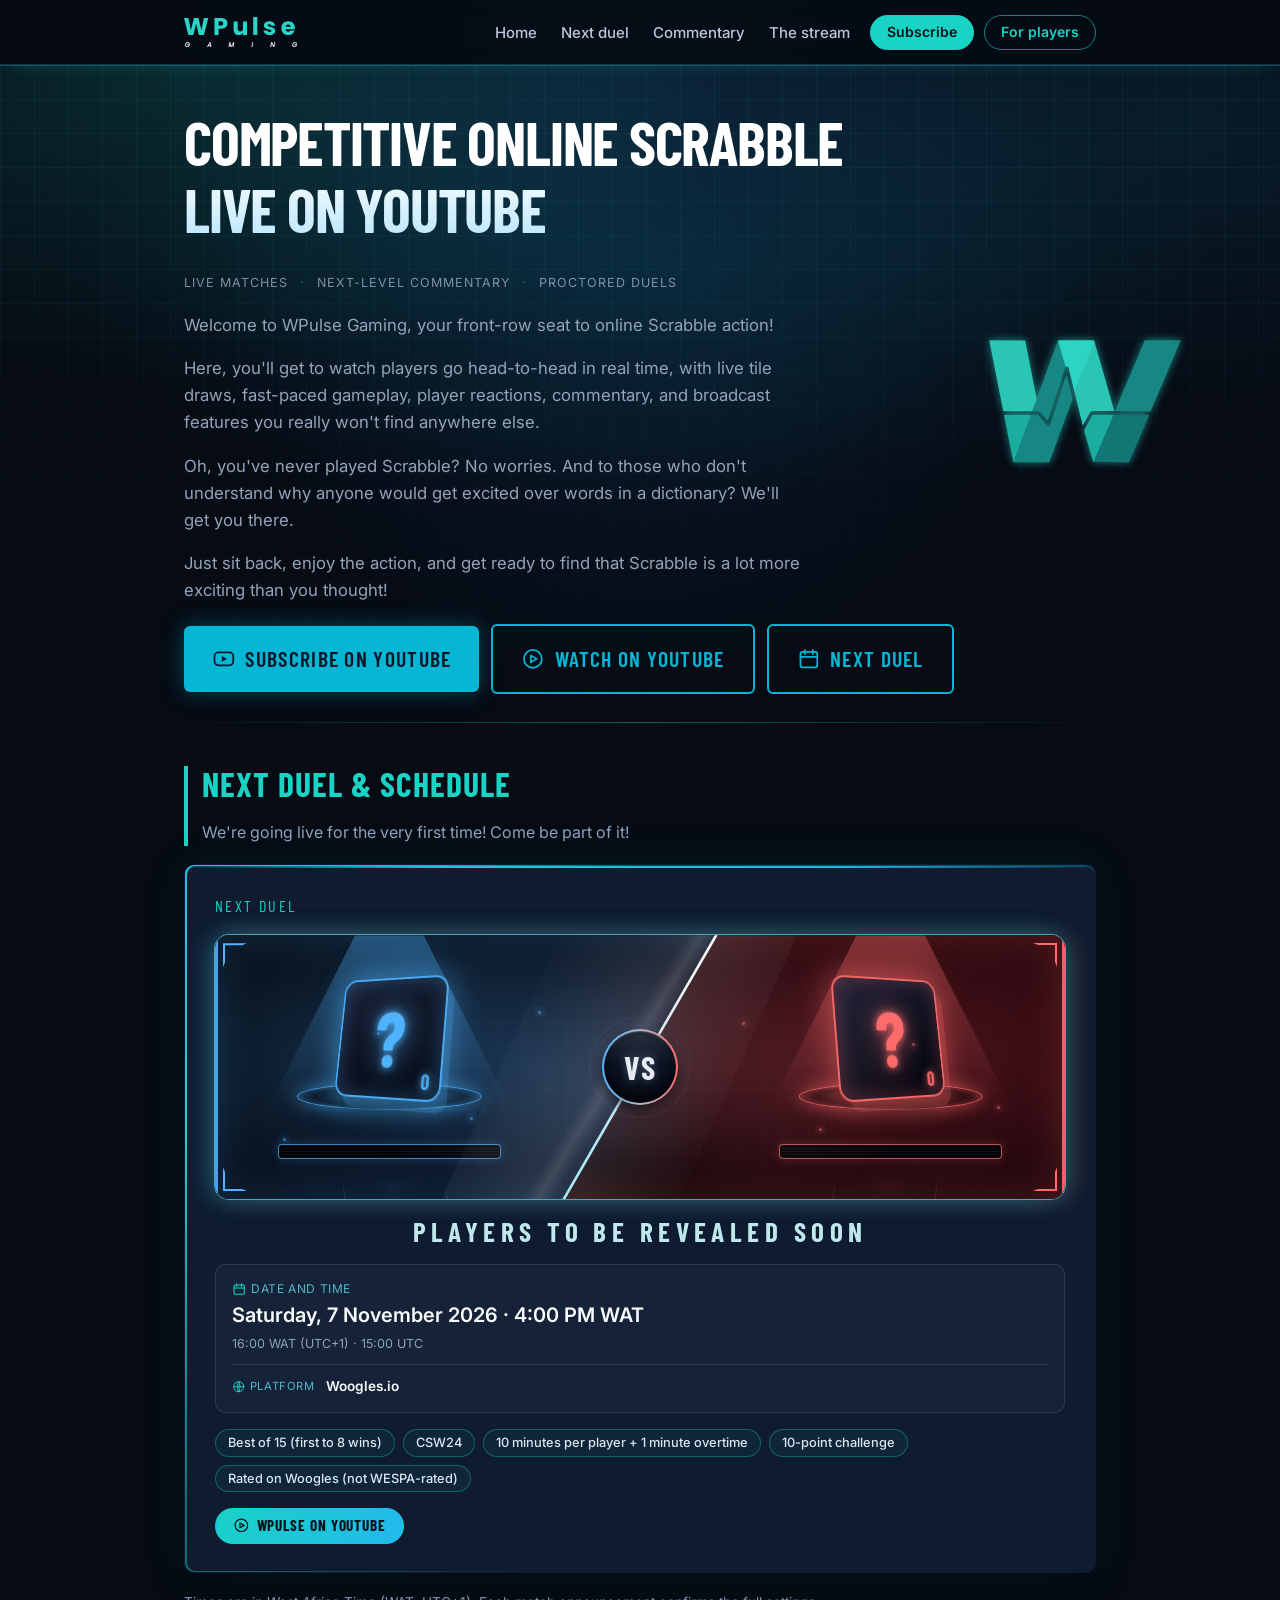
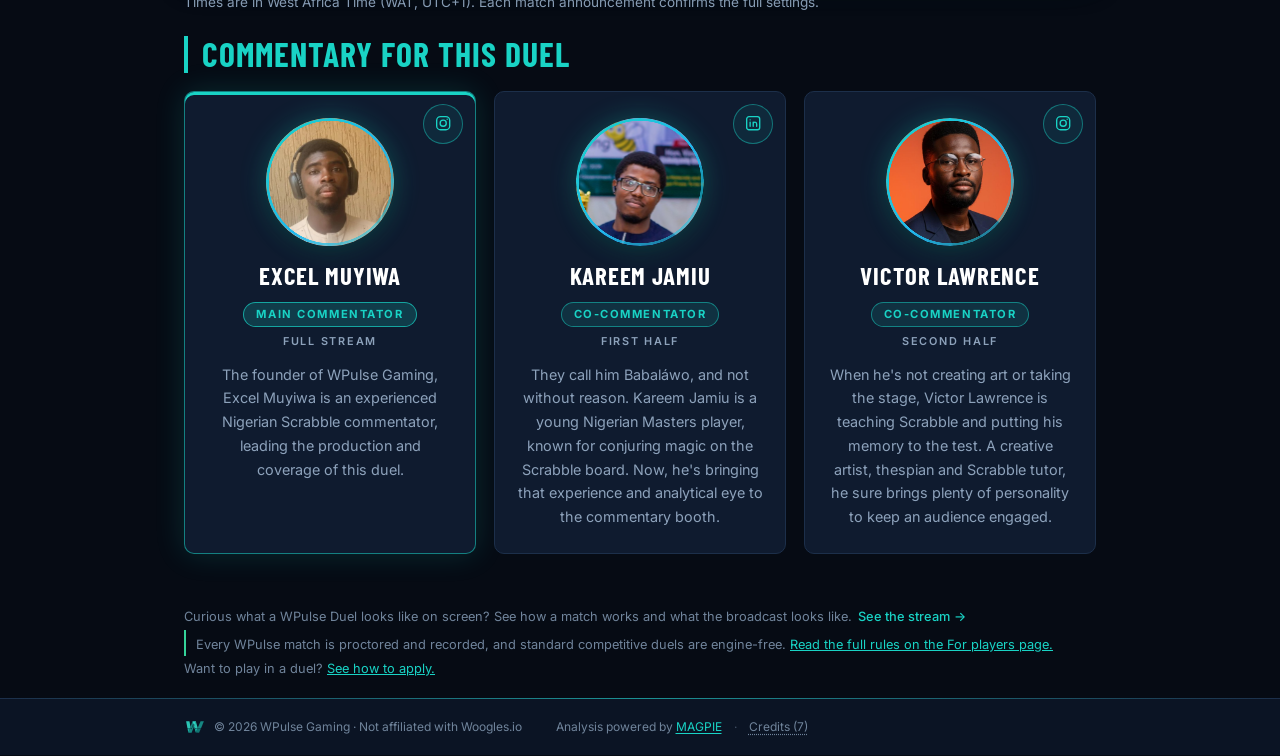
==== commit 87d213da: "Add files via upload" ====
--- a/index.html
+++ b/index.html
@@ -291,11 +291,19 @@
      SECTION 7: CONTACT / FOOTER
      ===================================================================== -->
 <footer id="contact">
-  <div class="wrap">
-    <div class="footer-thanks">
-      <p class="ft-label">Contributors</p>
-      <!-- Add or remove contributor names here -->
-      <ul class="ft-names">
+  <div class="wrap ft-strip">
+    <div class="ft-left">
+      <img src="images/wpulse-icon-nobg.svg" width="40" height="40" alt="">
+      <p class="ft-copy">&copy; 2026 WPulse Gaming &middot; Not affiliated with Woogles.io</p>
+    </div>
+    <div class="ft-mid">
+      <p class="ft-engine">Analysis powered by <a href="https://github.com/jvc56/MAGPIE" target="_blank" rel="noopener">MAGPIE</a></p>
+      <details class="ft-credits">
+        <summary>Credits (7)</summary>
+        <div class="ft-credits-body">
+          <p class="ft-label">Contributors</p>
+          <!-- Add or remove contributor names here -->
+          <ul class="ft-names">
         <li>Adekoya Ridwan</li>
         <li>Adeleke Glory</li>
         <li>Imode Divine</li>
@@ -304,41 +312,14 @@
         <li>Lateef Musa</li>
         <li>Victor Lawrence</li>
       </ul>
-    </div>
-    <hr class="footer-rule">
-
-    <h2>Contact</h2>
+          <p class="credit-text">Best-move analysis on the WPulse stream is powered by <a href="https://github.com/jvc56/MAGPIE" target="_blank" rel="noopener">MAGPIE</a>, an open-source crossword game engine by Josh Castellano and contributors (github.com/jvc56/MAGPIE).</p>
+        </div>
+      </details>
+    </div>
     <div class="contact-cards">
-      <a class="contact-card" href="mailto:wpulsegaming@gmail.com" data-copy="wpulsegaming@gmail.com">
-        <span class="cc-top"><svg class="ci" aria-hidden="true"><use href="#icon-email"/></svg><span class="cc-label">Inquiries</span></span>
-        <span class="cc-handle"><span class="sr-only">Email: </span><span class="cc-value">wpulsegaming@gmail.com</span></span>
-        <span class="cc-action"><svg class="ic" aria-hidden="true"><use href="#i-copy"/></svg><span class="cc-action-label" aria-live="polite">Copy</span></span>
-      </a>
-      <div class="contact-card is-static" data-copy="wpulsegaming">
-        <span class="cc-top"><svg class="ci" aria-hidden="true"><use href="#icon-discord"/></svg><span class="cc-label">Community</span></span>
-        <span class="cc-handle"><span class="sr-only">Discord: </span><span class="cc-value">wpulsegaming</span></span>
-        <span class="cc-action"><svg class="ic" aria-hidden="true"><use href="#i-copy"/></svg><span class="cc-action-label" aria-live="polite">Copy</span></span>
-      </div>
-      <a class="contact-card" href="https://www.youtube.com/@WPulseGaming" target="_blank" rel="noopener noreferrer">
-        <span class="cc-top"><svg class="ci" aria-hidden="true"><use href="#icon-youtube"/></svg><span class="cc-label">Social</span></span>
-        <span class="cc-handle"><span class="sr-only">YouTube: </span><span class="cc-value">@WPulseGaming</span></span>
-        <span class="cc-action cc-action-on"><span class="cc-action-label">Open channel</span><svg class="ic" aria-hidden="true"><use href="#i-arrow-up-right"/></svg></span>
-      </a>
-    </div>
-    <hr class="footer-rule">
-
-    <div class="legal-row">
-      <div class="legal-left">
-        <img src="images/wpulse-icon-nobg.svg" width="40" height="40" alt="">
-        <div class="legal-text">
-          <p class="legal-copy">&copy; 2026 WPulse Gaming</p>
-          <p class="legal-note">Independent community broadcast. Not affiliated with Woogles.io.</p>
-        </div>
-      </div>
-      <div class="credit-box">
-        <span class="credit-label">Engine</span>
-        <p class="credit-text">Best-move analysis on the WPulse stream is powered by <a href="https://github.com/jvc56/MAGPIE" target="_blank" rel="noopener">MAGPIE</a>, an open-source crossword game engine by Josh Castellano and contributors (github.com/jvc56/MAGPIE).</p>
-      </div>
+      <a class="contact-card" href="mailto:wpulsegaming@gmail.com"><svg class="ci" aria-hidden="true"><use href="#icon-email"/></svg><span class="cc-label">Email</span><span class="sr-only">: wpulsegaming@gmail.com</span></a>
+      <div class="contact-card is-static" data-copy="wpulsegaming"><svg class="ci" aria-hidden="true"><use href="#icon-discord"/></svg><span class="cc-label">Discord</span><span class="cc-value sr-only">wpulsegaming</span><span class="cc-action"><span class="cc-action-label" aria-live="polite">Copy</span></span></div>
+      <a class="contact-card" href="https://www.youtube.com/@WPulseGaming" target="_blank" rel="noopener noreferrer"><svg class="ci" aria-hidden="true"><use href="#icon-youtube"/></svg><span class="cc-label">YouTube</span><span class="sr-only">: @WPulseGaming</span></a>
     </div>
   </div>
 </footer>
--- a/styles.css
+++ b/styles.css
@@ -211,7 +211,6 @@
 
 /* ---------- Footer ---------- */
 footer { margin-top: 56px; border-top: 1px solid var(--line); background: var(--bg-2); padding: 32px 0 40px; color: var(--muted); }
-footer h2 { font-size: 1.8rem; }
 footer p { margin-bottom: 0.5em; }
 .small { font-size: 0.85rem; }
 
@@ -511,7 +510,6 @@
   .faq details { margin-bottom: 8px; }
 
   footer { margin-top: 26px; padding: 20px 0 24px; }
-  footer h2 { font-size: 1.3rem; }
 
   /* Schedule table: each row becomes a compact card, so nothing scrolls sideways.
      Column labels come from CSS; the header row stays available to screen readers. */
@@ -1422,97 +1420,9 @@
 @media (max-width: 600px) { .nav a.nav-sub { display: none; } }
 @media (max-width: 379px) { .brand img { height: 14.5px; } .nav a.nav-pill { font-size: 0.7rem; padding: 3px 8px; } }
 
-/* ===== Footer: thanks line, contact cards, legal row ===== */
+/* Visually hidden text (still read by screen readers) */
 .sr-only { position: absolute; width: 1px; height: 1px; margin: -1px; padding: 0; overflow: hidden; clip: rect(0 0 0 0); white-space: nowrap; border: 0; }
-.footer-rule { height: 1px; margin: 26px 0; border: 0; background: var(--line); opacity: 0.6; }
-.footer-thanks { text-align: center; }
-.ft-label { margin: 0 0 4px; font-family: var(--head-font); font-size: 0.8rem; letter-spacing: 0.22em; text-transform: uppercase; color: var(--muted); }
-.ft-line { margin: 0 0 6px; font-size: 0.85rem; color: var(--muted); }
-.ft-names { list-style: none; margin: 0; padding: 0; font-size: 0.85rem; line-height: 1.7; color: var(--muted); }
-.ft-names li { display: inline; white-space: nowrap; }
-.ft-names li:not(:last-child)::after { content: "\00B7"; margin: 0 0.7em; opacity: 0.55; }
-
-.contact-cards { display: grid; gap: 14px; grid-template-columns: repeat(3, minmax(0, 1fr)); margin: 0; }
-.contact-card {
-  position: relative; display: flex; flex-direction: column; gap: 6px; min-width: 0; padding: 16px 18px; border-radius: 10px;
-  background: var(--card); border: 1px solid var(--line); color: var(--text); text-decoration: none;
-  transition: border-color 0.15s, transform 0.15s;
-}
-.contact-card.is-static { cursor: default; }
-.contact-card.copy-ready { cursor: pointer; }
-.contact-card:hover, .contact-card:focus-visible { border-color: var(--accent); color: var(--text); transform: translateY(-2px); }
-.contact-card:focus-visible { outline: 2px solid var(--accent); outline-offset: 2px; }
-.cc-top { display: flex; align-items: center; gap: 10px; }
-.contact-card .ci { flex: none; width: 1.8rem; height: 1.8rem; color: var(--accent); }
-.cc-label { font-size: 0.75rem; font-weight: 600; letter-spacing: 0.14em; text-transform: uppercase; color: var(--muted); }
-.cc-handle { font-weight: 600; font-size: 1rem; color: #fff; overflow-wrap: anywhere; }
-.cc-action { display: none; align-items: center; gap: 6px; min-height: 28px; margin-top: auto; padding-top: 6px; font-size: 0.85rem; font-weight: 600; color: var(--accent); }
-.cc-action.cc-action-on { display: inline-flex; }
-.cc-action .ic { flex: none; width: 1rem; height: 1rem; margin: 0; vertical-align: 0; }
-
-.legal-row { display: grid; grid-template-columns: minmax(0, 1fr) minmax(0, 1.15fr); gap: 20px; align-items: center; }
-.legal-left { display: flex; align-items: center; gap: 12px; }
-.legal-left img { display: block; flex: none; width: 40px; height: 40px; }
-.legal-text p { margin: 0; }
-.legal-copy { color: var(--text); font-weight: 600; font-size: 0.95rem; }
-.legal-note { margin-top: 2px !important; font-size: 0.85rem; }
-.credit-box { padding: 12px 14px; border-radius: 8px; border: 1px solid var(--line); background: rgba(25, 211, 197, 0.04); }
-.credit-label { display: inline-block; margin-bottom: 4px; padding: 1px 8px; border-radius: 4px; border: 1px solid rgba(25, 211, 197, 0.45); font-size: 0.7rem; font-weight: 700; letter-spacing: 0.16em; text-transform: uppercase; color: var(--accent); }
-.credit-text { margin: 0; font-size: 0.8rem; line-height: 1.5; color: var(--muted); }
-.credit-text a { color: var(--accent); }
-.credit-text a::after { content: "\2197"; margin-left: 0.2em; font-size: 0.85em; }
-
-@media (max-width: 719px) {
-  .contact-cards { grid-template-columns: minmax(0, 1fr); gap: 10px; }
-  .contact-card { min-height: 44px; padding: 14px; }
-  .cc-action { min-height: 44px; margin-top: 0; }
-  .legal-row { grid-template-columns: minmax(0, 1fr); gap: 14px; justify-items: center; text-align: center; }
-  .legal-left { flex-direction: column; gap: 8px; }
-  .credit-box { text-align: center; }
-  .footer-rule { margin: 20px 0; }
-}
-@media (prefers-reduced-motion: reduce) { .contact-card:hover, .contact-card:focus-visible { transform: none; } }
-/* ===== Footer: compact pass (sizes, spacing and layout only) ===== */
-footer { margin-top: 28px; padding: 14px 0 16px; }
-footer h2 { margin: 0 0 6px; font-size: 1.08rem; line-height: 1.2; }
-.footer-rule { margin: 12px 0; }
-.ft-label { margin: 0 0 2px; font-size: 0.72rem; }
-.ft-line { margin: 0 0 3px; font-size: 13px; line-height: 1.4; }
-.ft-names { font-size: 13px; line-height: 1.45; }
-.ft-names li:not(:last-child)::after { margin: 0 0.55em; }
-
-/* contact cards: one compact row each (icon | label over handle | action) */
-.contact-cards { gap: 12px; grid-template-columns: minmax(0, 1fr); }
-@media (min-width: 960px) { .contact-cards { grid-template-columns: repeat(3, minmax(0, 1fr)); } }
-.contact-card {
-  display: grid; grid-template-columns: auto minmax(0, 1fr) auto; grid-template-rows: auto auto; align-items: center; column-gap: 7px; row-gap: 0;
-  min-height: 62px; padding: 12px 10px 12px 12px;
-}
-.cc-top { display: contents; }
-.contact-card .ci { grid-column: 1; grid-row: 1 / span 2; width: 1.3rem; height: 1.3rem; }
-.cc-label { grid-column: 2; grid-row: 1; align-self: end; font-size: 0.65rem; line-height: 1.2; }
-.cc-handle { grid-column: 2; grid-row: 2; align-self: start; font-size: 15px; font-weight: 500; line-height: 1.3; overflow-wrap: normal; }
-.cc-action { grid-column: 3; grid-row: 1 / span 2; align-self: center; margin: 0; padding: 0; min-height: 0; font-size: 0.72rem; gap: 3px; white-space: nowrap; }
-
-/* legal row */
-.legal-row { gap: 16px; }
-.legal-left { gap: 10px; }
-.legal-left img { width: 28px; height: 28px; }
-.legal-copy { font-size: 13px; line-height: 1.35; }
-.legal-note { margin-top: 0 !important; font-size: 13px; line-height: 1.35; }
-.credit-box { display: flex; align-items: flex-start; gap: 10px; padding: 10px 12px; }
-.credit-label { flex: none; margin: 1px 0 0; padding: 0 7px; font-size: 0.65rem; line-height: 1.6; }
-.credit-text { font-size: 12.5px; line-height: 1.4; }
-
-@media (max-width: 719px) {
-  footer { margin-top: 22px; padding: 14px 0 16px; }
-  .footer-rule { margin: 12px 0; }
-  .contact-cards { gap: 8px; }
-  .contact-card { min-height: 56px; padding: 10px 14px; }
-  .legal-row { gap: 10px; }
-  .legal-left { flex-direction: row; gap: 10px; text-align: left; }
-  .credit-box { text-align: left; }
-}
+
 /* ===== Install area: "What the extension does" explainer ===== */
 .ext-explainer { margin-bottom: 22px; }
 .ext-intro { margin: 0 0 4px; font-size: 0.95rem; line-height: 1.55; color: var(--text); }
@@ -1563,67 +1473,66 @@
   .apply-actions .btn { min-height: 44px; }
 }
 
-/* ===== Minimal footer and Home blocks =====
-   Kept last in the file on purpose: it overrides the earlier footer passes (same selectors, later wins). Shared by all three pages. */
-footer { margin-top: 24px; padding: 12px 0 14px; }
-footer p { margin-bottom: 0; }
-footer h2 { margin: 0 0 2px; font-size: 0.9rem; letter-spacing: 0.14em; line-height: 1.2; text-transform: uppercase; opacity: 0.85; }
-.footer-rule { margin: 10px 0; opacity: 0.35; }
-
-/* Contributors: one quiet line */
-.footer-thanks { display: flex; flex-wrap: wrap; align-items: baseline; gap: 2px 12px; text-align: left; }
-.ft-label { margin: 0; font-size: 0.65rem; letter-spacing: 0.2em; color: #70849b; }
-.ft-names { flex: 1 1 260px; font-size: 12px; line-height: 1.5; color: #70849b; }
-.ft-names li:not(:last-child)::after { margin: 0 0.5em; }
-
-/* Contact: a slim row (icon, tiny label, value, small action); no card */
-.contact-cards { display: flex; flex-wrap: wrap; gap: 2px 20px; margin: 0; }
-.contact-card { display: flex; flex-direction: row; align-items: center; gap: 8px; min-height: 0; padding: 4px 0; border: 0; border-radius: 0; background: none; color: var(--text); }
-.contact-card:hover, .contact-card:focus-visible { transform: none; border-color: var(--line); color: #fff; }
-.cc-top { display: flex; align-items: center; gap: 6px; }
-.contact-card .ci { width: 1rem; height: 1rem; }
-.cc-label { align-self: center; font-size: 0.62rem; letter-spacing: 0.12em; line-height: 1.2; color: #70849b; }
-.cc-handle { align-self: center; font-size: 13px; font-weight: 500; line-height: 1.3; color: #c3cfdd; }
-.cc-action { align-self: center; margin: 0 0 0 2px; padding: 0; min-height: 0; font-size: 0.72rem; font-weight: 500; text-decoration: underline; text-underline-offset: 2px; }
-.cc-action .ic { width: 0.8rem; height: 0.8rem; }
+/* ===== Compact footer (same markup on all three pages) and simple Home blocks ===== */
+footer { margin-top: 20px; padding: 0; }
+footer p { margin: 0; }
+.ft-strip { display: flex; align-items: center; justify-content: space-between; gap: 4px 24px; min-height: 56px; font-size: 12px; line-height: 1.4; color: #70849b; }
+.ft-left { display: flex; align-items: center; gap: 8px; min-width: 0; }
+.ft-left img { display: block; flex: none; width: 22px; height: 22px; }
+.ft-mid { position: relative; display: flex; align-items: center; gap: 4px 12px; }
+.ft-engine::after { content: "\00B7"; margin-left: 12px; opacity: 0.55; }
+.ft-engine a, .credit-text a { color: var(--accent); text-underline-offset: 2px; }
+.credit-text a::after { content: "\2197"; margin-left: 0.2em; font-size: 0.85em; }
+
+/* Credits: native <details>; on desktop it opens upward as a small popover so the strip never moves */
+.ft-credits summary { display: inline-flex; align-items: center; cursor: pointer; list-style: none; color: #70849b; text-decoration: underline dotted; text-underline-offset: 3px; }
+.ft-credits summary::-webkit-details-marker { display: none; }
+.ft-credits summary:hover, .ft-credits[open] summary { color: var(--accent); }
+.ft-credits summary:focus-visible { outline: 2px solid var(--accent); outline-offset: 2px; border-radius: 3px; }
+.ft-credits-body { position: absolute; bottom: calc(100% + 10px); left: 50%; z-index: 30; width: min(440px, 92vw); padding: 10px 12px; transform: translateX(-50%); border: 1px solid var(--line); border-radius: 8px; background: var(--card); box-shadow: 0 8px 24px rgba(0, 0, 0, 0.5); }
+.ft-label { margin: 0 0 3px; font-family: var(--head-font); font-size: 0.65rem; letter-spacing: 0.2em; text-transform: uppercase; color: #70849b; }
+.ft-names { list-style: none; margin: 0 0 8px; padding: 0; line-height: 1.6; }
+.ft-names li { display: inline; white-space: nowrap; }
+.ft-names li:not(:last-child)::after { content: "\00B7"; margin: 0 0.5em; opacity: 0.55; }
+.credit-text { margin: 0; line-height: 1.5; }
+
+/* Contact: three small icon + label links */
+.contact-cards { display: flex; align-items: center; gap: 2px 16px; margin: 0; }
+.contact-card { display: inline-flex; align-items: center; gap: 6px; padding: 4px 0; color: #8da2bb; font-size: 12px; text-decoration: none; }
+.contact-card:hover, .contact-card:focus-visible { color: var(--accent); }
+.contact-card:focus-visible { outline: 2px solid var(--accent); outline-offset: 2px; border-radius: 3px; }
+.contact-card.is-static { cursor: default; }
+.contact-card.copy-ready { cursor: pointer; }
+.contact-card .ci { flex: none; width: 1rem; height: 1rem; }
+.cc-action { display: none; font-size: 11px; opacity: 0.75; }
+.cc-action.cc-action-on { display: inline; }
+
 @media (max-width: 719px) {
-  .contact-cards { flex-direction: column; flex-wrap: nowrap; gap: 0; }
-  .contact-card { min-height: 44px; padding: 0; }
-  .contact-card + .contact-card { border-top: 1px solid var(--line); }
-  .cc-label { min-width: 5.4rem; }
-  .cc-action { margin-left: auto; }
-}
-
-/* Legal and engine credit: plain rows, no box */
-.legal-row { grid-template-columns: minmax(0, 1fr); gap: 6px; align-items: start; justify-items: start; text-align: left; }
-.legal-left { flex-direction: row; gap: 8px; }
-.legal-left img { width: 22px; height: 22px; }
-.legal-text { display: flex; flex-wrap: wrap; align-items: baseline; gap: 0 10px; }
-.legal-copy { font-size: 12px; font-weight: 500; line-height: 1.4; color: #9fb0c3; }
-.legal-note { margin-top: 0 !important; font-size: 12px; line-height: 1.4; color: #70849b; }
-.credit-box { display: flex; align-items: baseline; gap: 8px; padding: 0; border: 0; border-radius: 0; background: none; text-align: left; }
-.credit-label { flex: none; margin: 0; padding: 0; border: 0; border-radius: 0; font-size: 0.6rem; letter-spacing: 0.16em; line-height: 1.5; color: #70849b; }
-.credit-text { font-size: 12px; line-height: 1.5; color: #70849b; }
-.credit-text a { padding: 14px 0; }
-
-/* Home: stream call-to-action as one slim line with a text link (vertical padding on the inline link only widens its tap area) */
-.stream-cta { display: flex; flex-wrap: wrap; align-items: baseline; gap: 0 10px; padding-top: 12px; }
+  .ft-strip { flex-wrap: wrap; padding-top: 2px; padding-bottom: 2px; }
+  .ft-left { flex: 1 1 auto; min-height: 44px; }
+  .contact-cards { order: 2; gap: 0 14px; }
+  .contact-card { min-height: 44px; }
+  .ft-mid { order: 3; flex: 1 1 100%; flex-wrap: wrap; min-height: 44px; border-top: 1px solid var(--line); }
+  .ft-engine a { padding: 14px 0; }
+  .ft-credits summary { min-height: 44px; }
+  .ft-credits[open] { flex: 1 1 100%; }
+  .ft-mid:has(.ft-credits[open]) .ft-engine::after { content: none; }
+  .ft-credits-body { position: static; width: auto; margin: 0 0 8px; transform: none; box-shadow: none; }
+}
+
+/* Home: three short muted lines (stream call-to-action, fair-play note, "want to play") that read as one compact notice.
+   Vertical padding on the inline links only widens their tap area. */
+.play-line { padding-top: 4px; padding-bottom: 0; }
+.play-line.stream-cta { display: flex; flex-wrap: wrap; align-items: baseline; gap: 0 6px; padding-top: 16px; }
+.play-line p { margin: 0; font-size: 0.8rem; line-height: 1.4; color: #70849b; }
 .stream-cta .peek-cta { margin: 0; }
-.stream-cta .btn { display: inline; padding: 14px 0; border: 0; border-radius: 0; background: none; font-family: var(--body-font); font-size: 0.9rem; font-weight: 600; letter-spacing: 0; text-transform: none; }
-.stream-cta .btn::after { content: "\2192"; margin-left: 0.35em; }
+.stream-cta .btn { display: inline; padding: 6px 0; border: 0; border-radius: 0; background: none; font-family: var(--body-font); font-size: 0.8rem; font-weight: 500; letter-spacing: 0; text-transform: none; }
+.stream-cta .btn::after { content: "\2192"; margin-left: 0.3em; }
 .stream-cta .btn:hover, .stream-cta .btn:focus-visible { background: none; color: #fff; filter: none; transform: none; }
-
-/* Home: fair-teaser as a slim block with a thin accent line */
-#fair-teaser { padding: 14px 0 4px; }
-#fair-teaser .section-head { margin-bottom: 4px; padding-left: 0; border-left: 0; }
-#fair-teaser h2 { margin: 0; font-size: 1rem; letter-spacing: 0.1em; text-transform: uppercase; }
-#fair-teaser .box { padding: 2px 0 2px 12px; border: 0; border-left: 2px solid var(--acc); border-radius: 0; background: none; }
-#fair-teaser .box h3 { margin: 0 0 2px; font-size: 0.95rem; }
-#fair-teaser .box p { margin: 0; font-size: 0.9rem; line-height: 1.45; color: var(--muted); }
-#fair-teaser .box p + p { margin-top: 2px; }
-#fair-teaser a { padding: 14px 0; }
-
-/* Home: "Want to play" line */
-.play-line { padding-top: 12px; padding-bottom: 0; }
-.play-line p { font-size: 0.9rem; }
-.play-line a { padding: 14px 0; }
+.play-line a { padding: 6px 0; }
+#fair-teaser { padding: 4px 0 0; }
+#fair-teaser::before { display: none; }
+#fair-teaser .section-head, #fair-teaser .box h3 { display: none; }
+#fair-teaser .box { padding: 0 0 0 10px; border: 0; border-left: 2px solid var(--acc); border-radius: 0; background: none; }
+#fair-teaser .box p { display: inline; margin: 0; font-size: 0.8rem; line-height: 1.4; color: #70849b; }
+#fair-teaser a { padding: 6px 0; }
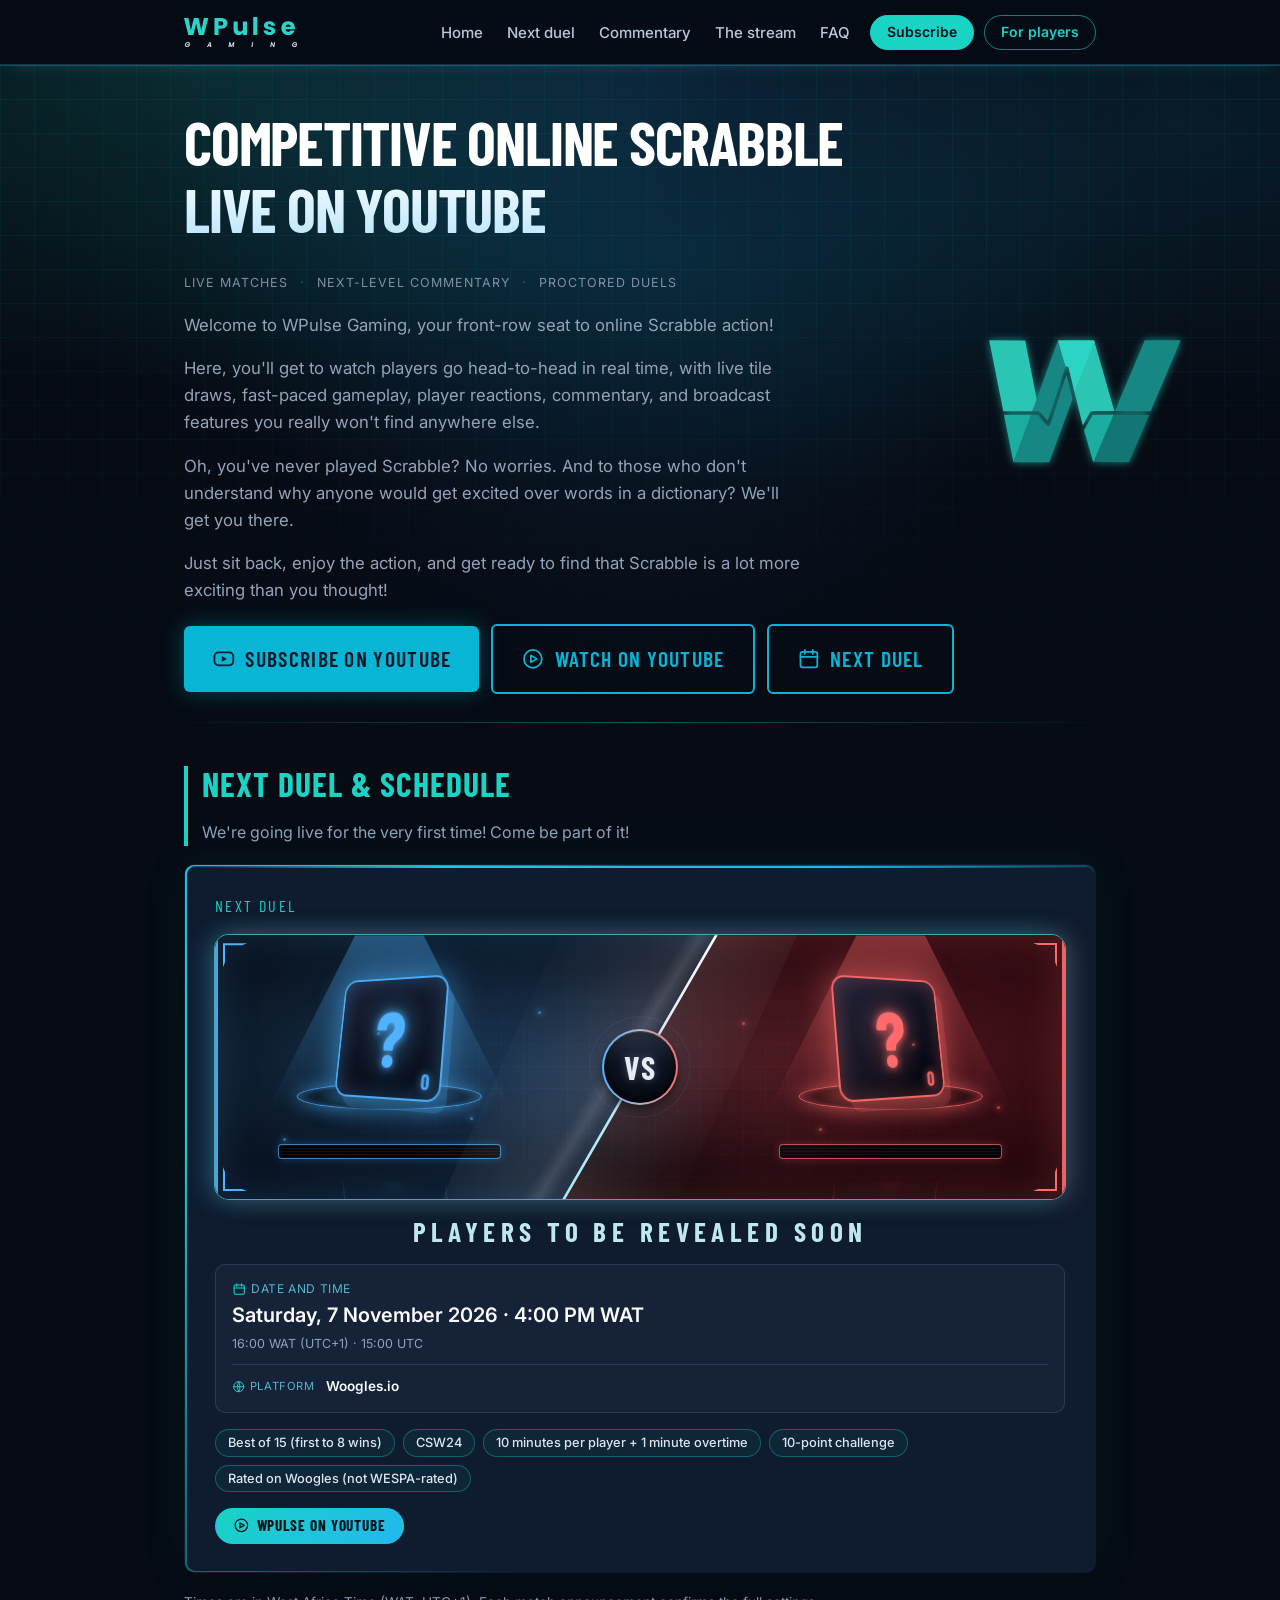
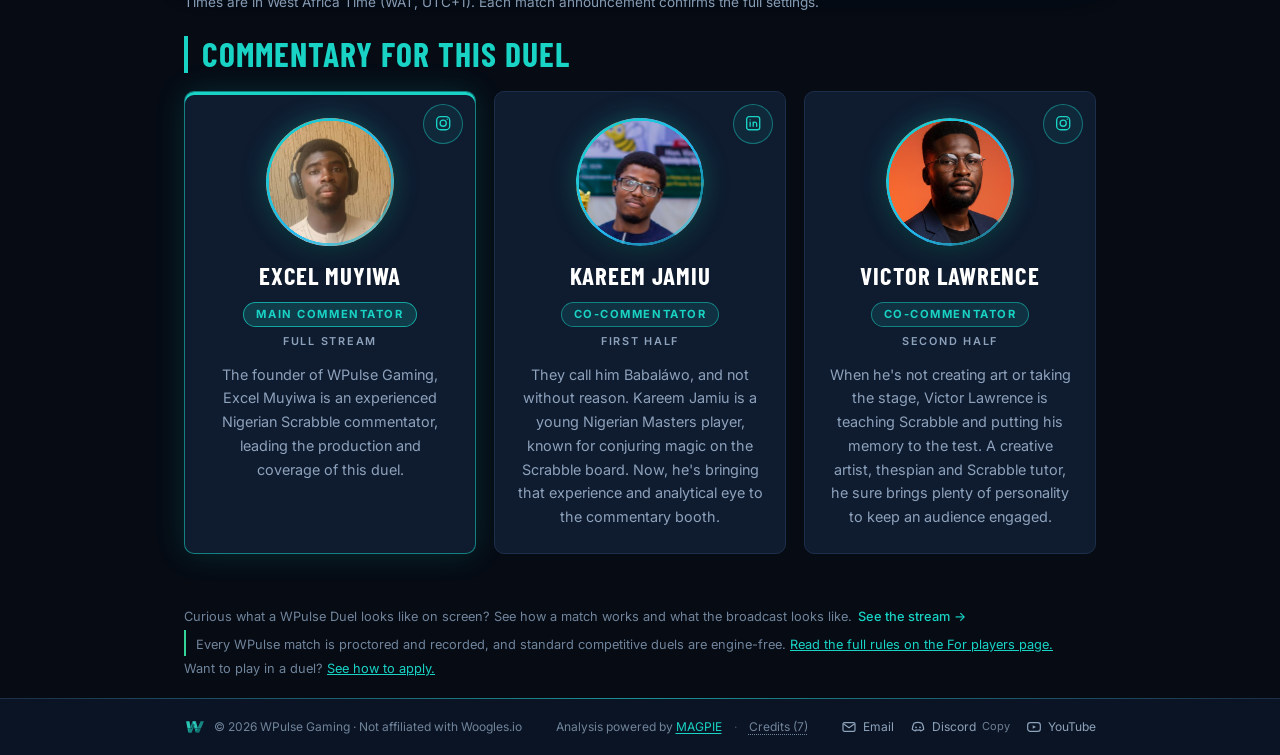
==== commit 5f2291a4: "Add files via upload" ====
--- a/index.html
+++ b/index.html
@@ -7,8 +7,9 @@
     // Old single-page links to sections that moved: forward them to their new page with the same hash.
     (function () {
       var h = location.hash;
-      if (/^#(for-players|apply|proctor|recording|setup|update|your-setup|faq|step-download|required|not-allowed|checkin)$/.test(h)) location.replace('players.html' + h);
+      if (/^#(for-players|apply|proctor|recording|setup|update|your-setup|step-download|required|not-allowed|checkin)$/.test(h)) location.replace('players.html' + h);
       else if (/^#(about|stream-preview|telestrator)$/.test(h)) location.replace('stream.html' + h);
+      else if (h === '#faq') location.replace('faq.html#faq');
     })();
   </script>
   <title>WPulse Gaming: live Scrabble duels on YouTube</title>
@@ -116,6 +117,7 @@
       <a href="#schedule">Next duel</a>
       <a href="#commentary">Commentary</a>
       <a href="stream.html">The stream</a>
+      <a href="faq.html">FAQ</a>
       <a class="nav-sub" href="https://www.youtube.com/@WPulseGaming?sub_confirmation=1" target="_blank" rel="noopener noreferrer">Subscribe</a>
       <a class="nav-pill nav-cta" href="players.html">For players</a>
     </nav>
@@ -130,6 +132,7 @@
   <a href="#commentary">Commentary</a>
   <a href="#fair-teaser">Fair and proctored</a>
   <a href="stream.html">The stream</a>
+  <a href="faq.html">FAQ</a>
   <a href="players.html">For players</a>
   <a href="#contact">Contact</a>
 </nav>
--- a/styles.css
+++ b/styles.css
@@ -278,7 +278,8 @@
 .hero .wrap { position: relative; z-index: 1; }
 /* players.html and stream.html only: the first section sits right under the header, so no divider line above it */
 body.page-players main > section:first-child::before,
-body.page-stream main > section:first-child::before { display: none; }
+body.page-stream main > section:first-child::before,
+body.page-faq main > section:first-child::before { display: none; }
 /* Home hero: phone-only extras (shown inside the phone media query; hidden everywhere else) */
 .hero-cards, .hero-next { display: none; }
 /* Home: button in the "See the stream" call-to-action line */
@@ -587,6 +588,22 @@
   /* Hero (phones): the feature cards and the "Next duel in..." line stay in the HTML but are not shown */
   body .hero-cards, body .hero-next { display: none; }
   body .hero-cta .btn { min-height: 44px; }
+
+  /* Next duel card (phones): shorter and better arranged, all content kept. Nothing here depends on the player text (it will be replaced by names). */
+  body .next-duel { padding: 12px; gap: 8px; }
+  body .next-duel .label { font-size: 0.72rem; }
+  body .next-duel .players-teaser { --h: 132px; --t: 58px; }
+  body .next-duel .teaser-line { font-size: 0.95rem; letter-spacing: 0.12em; }
+  body .next-duel > .countdown { margin-top: -4px; padding: 3px 11px; font-size: 0.82rem; }
+  body .next-duel .duel-details { gap: 6px; padding: 8px 10px; }
+  body .next-duel .duel-details .duel-wide dd { font-size: 0.88rem; }
+  body .next-duel .duel-details .duel-tz, body .next-duel .duel-details dd .duel-local { margin-top: 0; font-size: 0.72rem; }
+  body .next-duel .duel-details > div:not(.duel-wide) { gap: 2px 10px; padding-top: 6px; }
+  body .next-duel .duel-pills { gap: 6px; }
+  body .next-duel .pill { padding: 2px 9px; font-size: 0.72rem; }
+  body .next-duel > a.btn { flex: 1 1 100%; }
+  body .duel-cal > .btn { flex: 1 1 calc(50% - 4px); }
+  body .next-duel > a.btn, body .duel-cal > .btn { display: flex; align-items: center; justify-content: center; min-height: 52px; padding: 6px 8px; font-size: 0.8rem; letter-spacing: 0.03em; white-space: nowrap; }
 }
 
 /* Phones: sizes for the design-upgrade elements (after the compact block above) */
@@ -1506,17 +1523,24 @@
 .contact-card .ci { flex: none; width: 1rem; height: 1rem; }
 .cc-action { display: none; font-size: 11px; opacity: 0.75; }
 .cc-action.cc-action-on { display: inline; }
+/* script.js adds .reveal (opacity 0) to these links and fades them in when they scroll into view, but the slim footer sits entirely
+   inside the observer's bottom 6% margin, so it never fires. Keep the links visible. */
+.js footer .contact-card.reveal { opacity: 1; transform: none; }
 
 @media (max-width: 719px) {
-  .ft-strip { flex-wrap: wrap; padding-top: 2px; padding-bottom: 2px; }
-  .ft-left { flex: 1 1 auto; min-height: 44px; }
-  .contact-cards { order: 2; gap: 0 14px; }
-  .contact-card { min-height: 44px; }
-  .ft-mid { order: 3; flex: 1 1 100%; flex-wrap: wrap; min-height: 44px; border-top: 1px solid var(--line); }
-  .ft-engine a { padding: 14px 0; }
-  .ft-credits summary { min-height: 44px; }
-  .ft-credits[open] { flex: 1 1 100%; }
-  .ft-mid:has(.ft-credits[open]) .ft-engine::after { content: none; }
+  /* Footer (phones): exactly two rows. Row 1: logo + copyright. Row 2: Email, Discord, YouTube, Credits (7).
+     .ft-mid and .contact-cards dissolve (display: contents) so their children line up as items of the strip. */
+  .ft-strip { position: relative; flex-wrap: wrap; align-content: flex-start; gap: 0; min-height: 0; padding-top: 0; padding-bottom: 0; }
+  .ft-left { order: 1; flex: 1 1 100%; min-height: 44px; border-bottom: 1px solid var(--line); }
+  .ft-copy { white-space: nowrap; font-size: 11.5px; }
+  body .ft-mid, body .contact-cards { display: contents; }
+  body .ft-engine { display: none; }
+  .contact-card { order: 2; flex: 0 0 auto; min-height: 44px; padding: 0; }
+  .contact-card:last-child { margin-right: 5.5rem; }
+  body .cc-action, body .cc-action.cc-action-on { position: absolute; width: 1px; height: 1px; overflow: hidden; clip: rect(0 0 0 0); white-space: nowrap; }
+  /* Credits: a zero-height row under row 2 whose summary is pinned into row 2's right end; opened, the panel pushes the footer down in place. */
+  .ft-credits { order: 4; flex: 1 1 100%; position: relative; }
+  .ft-credits summary { position: absolute; top: -44px; right: 0; display: flex; align-items: center; justify-content: flex-end; width: 5.5rem; height: 44px; min-height: 44px; }
   .ft-credits-body { position: static; width: auto; margin: 0 0 8px; transform: none; box-shadow: none; }
 }
 
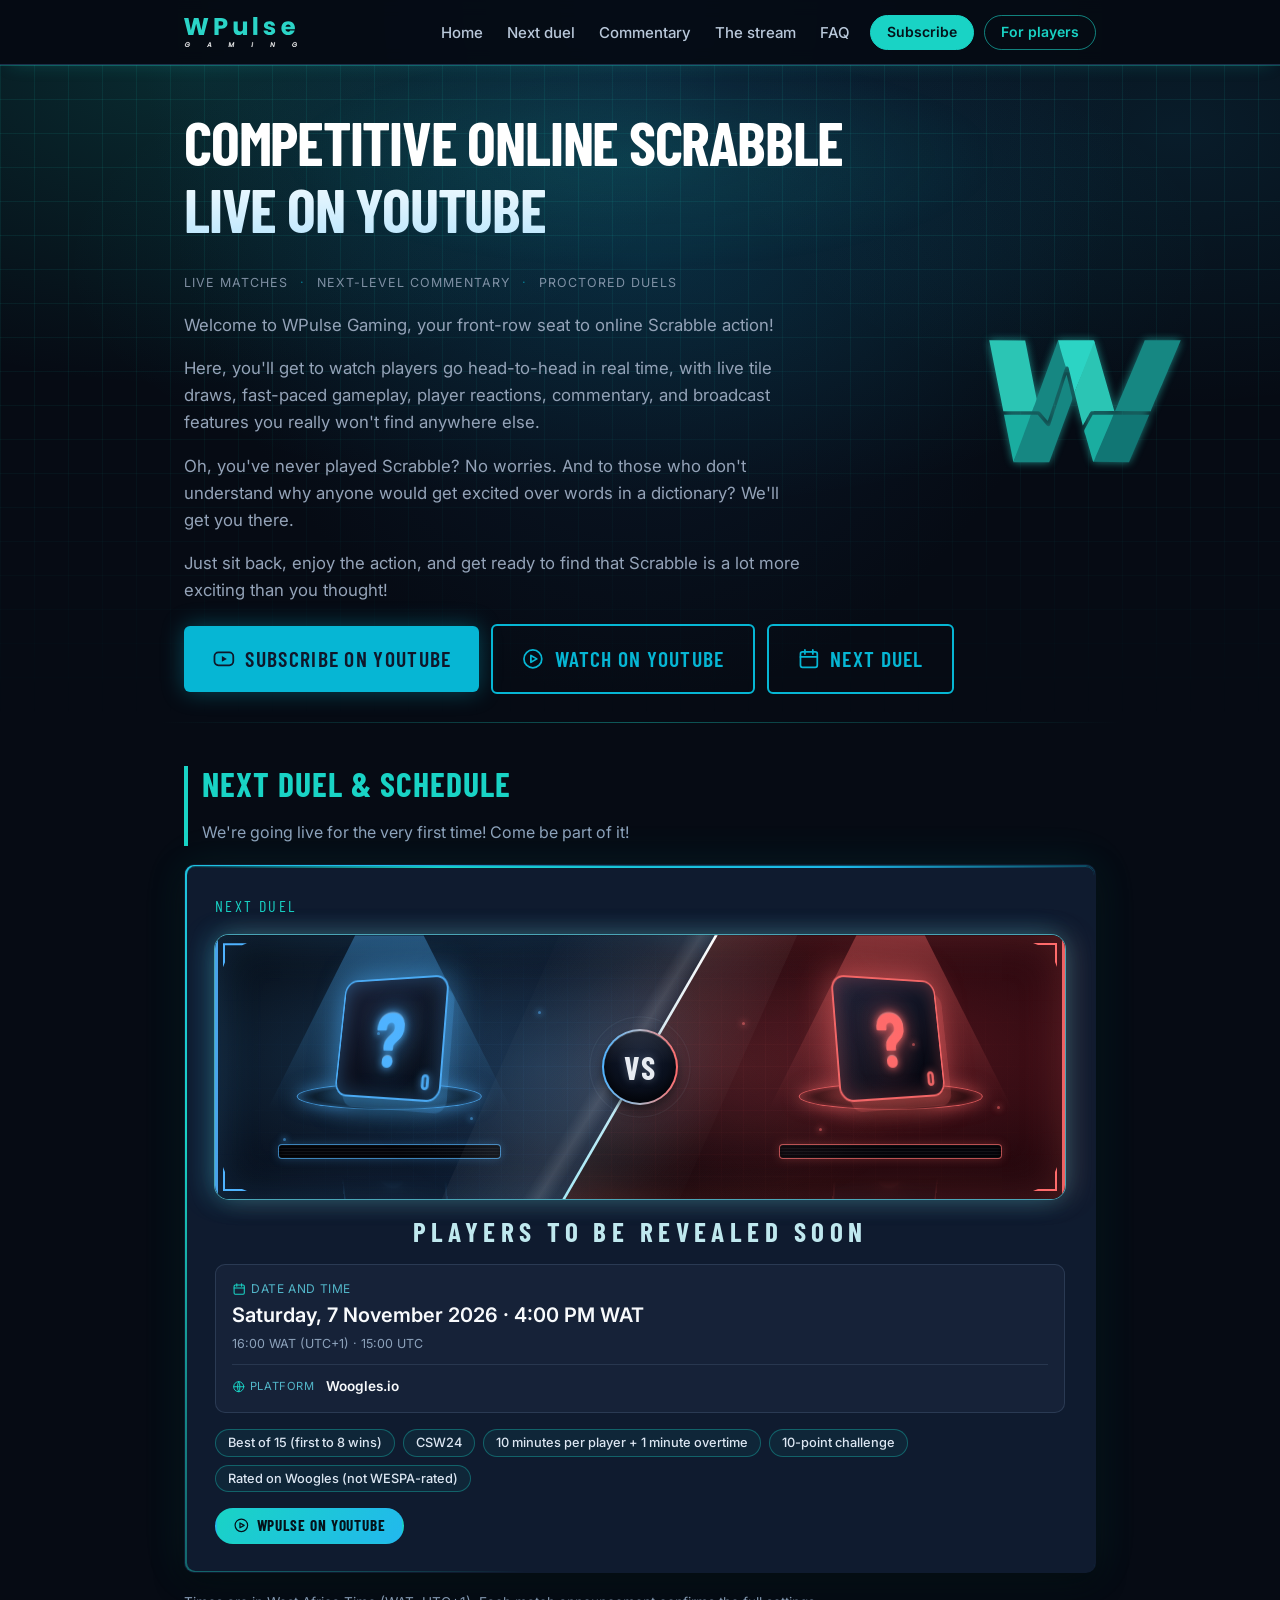
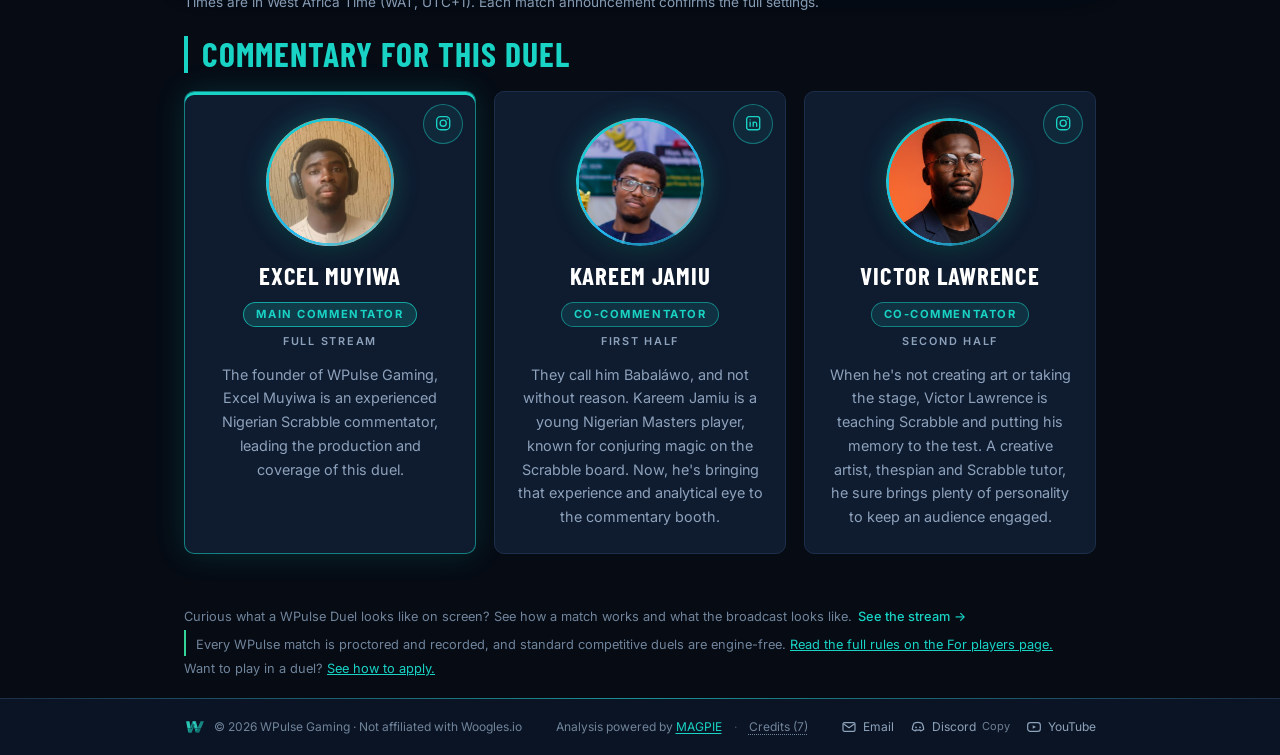
==== commit abdcaf0e: "Add files via upload" ====
--- a/index.html
+++ b/index.html
@@ -112,7 +112,8 @@
 <header class="topbar">
   <div class="wrap">
     <a class="brand" href="#top" aria-label="WPulse Gaming, back to top"><img src="images/wpulse-wordmark.svg" width="98" height="26" alt="WPulse Gaming"></a>
-    <nav class="nav" aria-label="Page sections">
+    <button class="nav-toggle" type="button" aria-label="Menu" aria-expanded="false" aria-controls="site-nav"><span class="nav-toggle-bars" aria-hidden="true"></span></button>
+    <nav class="nav" id="site-nav" aria-label="Page sections">
       <a href="index.html" aria-current="page">Home</a>
       <a href="#schedule">Next duel</a>
       <a href="#commentary">Commentary</a>
@@ -131,9 +132,6 @@
   <a href="#schedule">Next duel</a>
   <a href="#commentary">Commentary</a>
   <a href="#fair-teaser">Fair and proctored</a>
-  <a href="stream.html">The stream</a>
-  <a href="faq.html">FAQ</a>
-  <a href="players.html">For players</a>
   <a href="#contact">Contact</a>
 </nav>
 
--- a/styles.css
+++ b/styles.css
@@ -86,6 +86,7 @@
 }
 .nav a:hover, .nav a:focus-visible { color: #fff; }
 .nav a:hover::after, .nav a:focus-visible::after { transform: scaleX(1); }
+.nav-toggle { display: none; } /* the hamburger only exists on phones (see the phone block) */
 
 /* ---------- Buttons ---------- */
 .btn {
@@ -562,13 +563,18 @@
   /* Hero (phones): the desktop hero scaled down. Same order and styles: logo, headline, tagline, four paragraphs, three buttons. */
   body .hero { padding: 18px 0 16px; }
   body .hero-logo { width: 48px; height: 48px; margin: 0 0 2px; }
-  body .spec-strip { gap: 4px 10px; margin: 8px 0 14px; font-size: 0.7rem; letter-spacing: 0.06em; }
+  body .hero h1 { margin-bottom: calc(0.5em + 4px); }
+  body .spec-strip { gap: 4px 10px; margin: 8px 0 14px; font-size: 0.62rem; letter-spacing: 0.04em; color: #7fd9d0; opacity: 1; }
   body .spec-strip span { white-space: nowrap; }
   body .spec-strip span:not(:last-child)::after { margin-left: 10px; }
   body .hero p.lead { font-size: 0.875rem; line-height: 1.5; }
-  body .hero-cta { display: grid; grid-template-columns: repeat(2, minmax(0, 1fr)); gap: 12px; margin-top: 16px; }
-  body .hero-cta .btn { display: flex; align-items: center; justify-content: center; padding: 8px 10px; font-size: 0.85rem; letter-spacing: 0.04em; line-height: 1.2; white-space: nowrap; }
-  body .hero-cta .btn-subscribe { grid-column: 1 / -1; padding: 10px 14px; font-size: 0.95rem; }
+  /* hierarchy: bright lead line, quiet call-out for the last two paragraphs */
+  body .hero .spec-strip + p.lead { margin-bottom: 0.9em; font-size: 1.05rem; font-weight: 500; color: #e8eef5; }
+  body .hero .spec-strip + p.lead + p.lead + p.lead { margin-bottom: 0; padding: 0 0 6px 10px; border-left: 2px solid rgba(25, 211, 197, 0.6); }
+  body .hero .spec-strip + p.lead + p.lead + p.lead + p.lead { padding-left: 10px; border-left: 2px solid rgba(25, 211, 197, 0.6); }
+  body .hero-cta { display: grid; grid-template-columns: repeat(2, minmax(0, 1fr)); gap: 8px; margin-top: 16px; }
+  body .hero-cta .btn { display: flex; align-items: center; justify-content: center; min-height: 48px; padding: 6px 10px; border-radius: 10px; font-size: 0.8rem; letter-spacing: 0.02em; line-height: 1.2; white-space: nowrap; }
+  body .hero-cta .btn-subscribe { grid-column: 1 / -1; box-shadow: 0 0 22px rgba(6, 182, 212, 0.35); }
 
   /* How a match works: compact vertical steps (the horizontal 601-719px layout is left alone).
      --tile and --gap feed the shared connector rule above, so the line and arrowhead stay centred on the smaller tiles. */
@@ -587,7 +593,6 @@
 
   /* Hero (phones): the feature cards and the "Next duel in..." line stay in the HTML but are not shown */
   body .hero-cards, body .hero-next { display: none; }
-  body .hero-cta .btn { min-height: 44px; }
 
   /* Next duel card (phones): shorter and better arranged, all content kept. Nothing here depends on the player text (it will be replaced by names). */
   body .next-duel { padding: 12px; gap: 8px; }
@@ -603,7 +608,97 @@
   body .next-duel .pill { padding: 2px 9px; font-size: 0.72rem; }
   body .next-duel > a.btn { flex: 1 1 100%; }
   body .duel-cal > .btn { flex: 1 1 calc(50% - 4px); }
-  body .next-duel > a.btn, body .duel-cal > .btn { display: flex; align-items: center; justify-content: center; min-height: 52px; padding: 6px 8px; font-size: 0.8rem; letter-spacing: 0.03em; white-space: nowrap; }
+  body .next-duel > a.btn, body .duel-cal > .btn { display: flex; align-items: center; justify-content: center; min-height: 48px; padding: 6px 8px; border-radius: 10px; font-size: 0.8rem; letter-spacing: 0.02em; white-space: nowrap; }
+  body .hero-cta .btn .ic, body .next-duel > a.btn .ic, body .duel-cal > .btn .ic { width: 1em; height: 1em; margin-right: 0.4em; }
+
+  /* Hero background (phones): slightly stronger grid lines. The animation itself is defined once, for all widths, near the end of this file. */
+  body .hero { --hero-grid: 0.1; }
+
+  /* Stream page, phones: "About the stream", "How a match works" and "Where to watch", compact.
+     How a match works becomes a 2x2 grid of cards; the connector lines/arrows are hidden only in that list (.ext-flow and the Players flow are untouched). */
+  body #about { padding-top: 12px; padding-bottom: 6px; }
+  body #about .section-head { margin-bottom: 8px; }
+  body #about .section-head h2 { margin: 0 0 4px; }
+  body #about .section-head p { font-size: 0.8125rem; line-height: 1.4; }
+  body #about .how-it-works { margin: 0 0 12px; padding: 6px 8px; }
+  body #about .how-it-works h3 { margin: 0 0 4px; font-size: 0.9rem; }
+  body .how-it-works .match-flow:not(.ext-flow) { --tile: 32px; --gap: 8px; grid-template-columns: repeat(2, minmax(0, 1fr)); gap: 6px; margin: 0; }
+  body .how-it-works .match-flow .flow-step { display: grid; grid-template-columns: 32px minmax(0, 1fr); align-items: center; column-gap: 8px; row-gap: 2px; padding: 6px 8px; text-align: left; border: 1px solid rgba(25, 211, 197, 0.3); border-radius: 10px; background: rgba(6, 11, 20, 0.35); }
+  body .how-it-works .match-flow .flow-step::before, body .how-it-works .match-flow .flow-step::after { content: none; display: none; }
+  body .how-it-works .match-flow .flow-tile { grid-column: 1; grid-row: 1; margin: 0; border-width: 1px; border-radius: 8px; box-shadow: 0 2px 0 rgba(25, 211, 197, 0.28); }
+  body .how-it-works .match-flow .flow-tile .ic { width: 1rem; height: 1rem; }
+  body .how-it-works .match-flow .flow-num { right: 2px; bottom: 1px; font-size: 0.55rem; }
+  body .how-it-works .match-flow .flow-step h4 { grid-column: 2; grid-row: 1; margin: 0; font-size: 0.95rem; line-height: 1.1; letter-spacing: 0.04em; }
+  body .how-it-works .match-flow .flow-art { grid-column: 1 / -1; grid-row: 2; justify-content: flex-start; height: 30px; margin: 0; }
+  body .how-it-works .match-flow .flow-art > * { transform: scale(0.58); transform-origin: left center; }
+  body .how-it-works .match-flow .flow-step p { grid-column: 1 / -1; grid-row: 3; font-size: 0.72rem; line-height: 1.3; }
+  body #about .follow-panel { margin: 0 0 8px; padding: 8px; }
+  body #about .follow-panel h3 { margin: 0 0 4px; font-size: 0.9rem; }
+  body #about .follow-grid { gap: 6px; margin-top: 2px; }
+  body #about .channel-card { grid-template-columns: auto minmax(0, 1fr) auto; gap: 4px 10px; padding: 6px 8px; }
+  body #about .channel-logo { width: 36px; height: 36px; border-radius: 8px; }
+  body #about .channel-name { font-size: 1.05rem; }
+  body #about .channel-handle { font-size: 0.78rem; }
+  body #about .channel-sub { grid-column: 1 / -1; grid-row: 2; justify-self: stretch; justify-content: center; min-height: 48px; margin: 0; padding: 0 12px; border-radius: 10px; font-size: 0.8rem; letter-spacing: 0.02em; }
+  body #about .channel-sub .ic { width: 1em; height: 1em; margin-right: 0.4em; }
+  body #about .channel-open { grid-column: 3; grid-row: 1; margin: 0; font-size: 0.75rem; }
+  body #about .follow-steps { display: flex; flex-wrap: wrap; align-content: flex-start; gap: 6px; }
+  body #about .follow-steps li { gap: 6px; padding: 3px 9px; border-radius: 10px; background: transparent; font-size: 0.75rem; }
+  body #about .follow-steps .fs-ic { width: 18px; height: 18px; border-radius: 5px; }
+  body #about .follow-steps .fs-ic .ic { width: 0.7rem; height: 0.7rem; }
+  body #about .about-note { margin: 0; font-size: 0.72rem; }
+
+  /* ===== Mobile menu (phones). Only applies when script.js has put .js-nav on <html>; without it the old scrolling nav stays as it was. =====
+     Brand left, hamburger right; the links drop down under the sticky header (absolute inside the header, not fixed, because of the page zoom). */
+  .js-nav body .topbar .wrap { position: static; }
+  .js-nav body .topbar .wrap::after { display: none; }
+  .js-nav body .nav-toggle { display: inline-flex; align-items: center; justify-content: center; flex: none; width: 52px; height: 52px; margin: -1px 0 -1px auto; padding: 0; border: 0; background: none; color: var(--accent); cursor: pointer; }
+  .js-nav body .nav-toggle:focus-visible { outline: 2px solid var(--accent); outline-offset: -6px; border-radius: 10px; }
+  .js-nav body .nav-toggle-bars, .js-nav body .nav-toggle-bars::before, .js-nav body .nav-toggle-bars::after { display: block; width: 22px; height: 2px; border-radius: 2px; background: currentColor; }
+  .js-nav body .nav-toggle-bars { position: relative; }
+  .js-nav body .nav-toggle-bars::before, .js-nav body .nav-toggle-bars::after { content: ""; position: absolute; left: 0; }
+  .js-nav body .nav-toggle-bars::before { top: -7px; }
+  .js-nav body .nav-toggle-bars::after { top: 7px; }
+  .js-nav body .topbar.is-open .nav-toggle-bars { background: transparent; }
+  .js-nav body .topbar.is-open .nav-toggle-bars::before { top: 0; transform: rotate(45deg); }
+  .js-nav body .topbar.is-open .nav-toggle-bars::after { top: 0; transform: rotate(-45deg); }
+  .js-nav body .topbar .nav { display: none; }
+  .js-nav body .topbar.is-open .nav { display: flex; flex-wrap: wrap; align-items: stretch; position: absolute; top: 100%; left: 0; right: 0; z-index: 60; max-height: 75vh; margin: 0; padding: 0 0 12px; overflow-x: hidden; overflow-y: auto; background: #060b14; border-bottom: 1px solid rgba(25, 211, 197, 0.45); box-shadow: 0 12px 24px rgba(0, 0, 0, 0.55); }
+  .js-nav body .topbar.is-open .nav a { display: flex; flex: 1 1 100%; align-items: center; min-height: 52px; margin: 0; padding: 0 16px; border-bottom: 1px solid var(--line); border-left: 3px solid transparent; font-size: 1rem; color: #b9c8da; }
+  .js-nav body .topbar.is-open .nav a::after, .js-nav body .topbar.is-open .nav a.nav-pill::before { display: none; }
+  .js-nav body .topbar.is-open .nav a[aria-current="page"], .js-nav body .topbar.is-open .nav a.is-active { border-left-color: var(--accent); background: rgba(25, 211, 197, 0.08); color: #fff; }
+  .js-nav body .topbar.is-open .nav a.nav-sub, .js-nav body .topbar.is-open .nav a.nav-pill { flex: 1 1 calc(50% - 20px); justify-content: center; margin: 12px 8px 0; padding: 0 12px; border-radius: 999px; font-size: 0.9rem; font-weight: 600; }
+  .js-nav body .topbar.is-open .nav a.nav-sub { border: 1px solid var(--accent); background: var(--accent); color: #04121a; }
+  .js-nav body .topbar.is-open .nav a.nav-pill { border: 1px solid rgba(25, 211, 197, 0.6); background: transparent; color: var(--accent); }
+  .js-nav body .topbar.is-open .nav a.nav-pill[aria-current="page"] { background: rgba(25, 211, 197, 0.14); }
+
+  /* Players page, phones: the Apply card ("What to send", "What happens next"), compact. */
+  body .apply-panel { padding: 8px 10px; }
+  body .apply-panel > h3 { margin: 0 0 4px; font-size: 0.95rem; }
+  body .apply-panel > p:first-of-type { margin-bottom: 6px; }
+  body .apply-grid { grid-template-columns: repeat(2, minmax(0, 1fr)); gap: 6px; margin: 0; }
+  body .apply-grid li { gap: 6px; padding: 6px 8px; font-size: 0.78rem; line-height: 1.3; }
+  body .apply-grid .ap-tile { flex: none; width: 20px; height: 20px; }
+  body .apply-grid .ap-tile .ic { width: 0.85rem; height: 0.85rem; }
+  @media (max-width: 380px) { body .apply-grid li { gap: 5px; padding: 6px; font-size: 0.74rem; } }
+  body .apply-note { margin: 6px 0 0; font-size: 0.72rem; }
+  body .apply-actions { display: grid; grid-template-columns: repeat(2, minmax(0, 1fr)); gap: 8px; margin: 8px 0 0; }
+  body .apply-actions .btn { display: flex; align-items: center; justify-content: center; min-height: 48px; padding: 0 8px; border-radius: 10px; font-size: 0.78rem; letter-spacing: 0.02em; white-space: nowrap; }
+  body .apply-actions .btn .ic { width: 1em; height: 1em; margin-right: 0.4em; }
+  body .apply-panel .apply-next-title { margin: 8px 0 0; padding-top: 8px; font-size: 0.95rem; }
+  @media (max-width: 600px) {
+    /* "What happens next": 38px icon boxes, 11px between steps. The vertical connector is the shared .match-flow one, re-anchored for the new sizes:
+       the line starts 4px under an icon box (its shadow is 2px), runs on the centre of the icon column, and ends in a 6px arrowhead whose tip stops 3px above the next icon box. */
+    body .apply-flow.match-flow:not(.ext-flow) { --tile: 38px; --gap: 11px; margin-top: 6px; }
+    body .apply-flow .flow-step { grid-template-columns: var(--tile) minmax(0, 1fr); column-gap: 10px; min-height: calc(var(--tile) + 8px); align-items: start; }
+    body .apply-flow .flow-tile { margin: 0; border-radius: 9px; box-shadow: 0 2px 0 rgba(25, 211, 197, 0.28), 0 0 10px rgba(25, 211, 197, 0.15); }
+    body .apply-flow .flow-tile .ic { width: 1.1rem; height: 1.1rem; }
+    body .apply-flow .flow-num { right: 4px; bottom: 2px; font-size: 0.62rem; }
+    body .apply-flow .flow-step h4 { margin: 0 0 2px; font-size: 0.95rem; line-height: 1.2; }
+    body .apply-flow .flow-step p { font-size: 0.8rem; line-height: 1.35; }
+    body .apply-flow.match-flow:not(.ext-flow) .flow-step:not(:last-child)::after { top: calc(var(--tile) + 4px); bottom: calc(9px - var(--gap)); height: auto; left: calc(var(--tile) / 2 - 1px); width: 2px; }
+    body .apply-flow.match-flow:not(.ext-flow) .flow-step:not(:last-child)::before { top: auto; bottom: calc(3px - var(--gap)); left: calc(var(--tile) / 2 - 4px); border-left: 4px solid transparent; border-right: 4px solid transparent; border-top: 6px solid rgba(25, 211, 197, 0.8); }
+  }
 }
 
 /* Phones: sizes for the design-upgrade elements (after the compact block above) */
@@ -1541,7 +1636,8 @@
   /* Credits: a zero-height row under row 2 whose summary is pinned into row 2's right end; opened, the panel pushes the footer down in place. */
   .ft-credits { order: 4; flex: 1 1 100%; position: relative; }
   .ft-credits summary { position: absolute; top: -44px; right: 0; display: flex; align-items: center; justify-content: flex-end; width: 5.5rem; height: 44px; min-height: 44px; }
-  .ft-credits-body { position: static; width: auto; margin: 0 0 8px; transform: none; box-shadow: none; }
+  /* The opened panel floats upward from the zero-height Credits row: its bottom sits 6px above row 2 (44px row + 6px), so it opens into the visible screen. */
+  body .ft-credits-body { position: absolute; bottom: calc(100% + 50px); left: 0; right: 0; z-index: 40; width: auto; max-height: 60vh; margin: 0; padding: 12px; overflow-y: auto; transform: none; border: 1px solid rgba(25, 211, 197, 0.45); border-radius: 10px; background: var(--card); box-shadow: 0 -4px 18px rgba(0, 0, 0, 0.55); }
 }
 
 /* Home: three short muted lines (stream call-to-action, fair-play note, "want to play") that read as one compact notice.
@@ -1560,3 +1656,44 @@
 #fair-teaser .box { padding: 0 0 0 10px; border: 0; border-left: 2px solid var(--acc); border-radius: 0; background: none; }
 #fair-teaser .box p { display: inline; margin: 0; font-size: 0.8rem; line-height: 1.4; color: #70849b; }
 #fair-teaser a { padding: 6px 0; }
+
+/* ===== Hero background, all widths: drifting grid, breathing glow, one slow highlight =====
+   Same 34px teal grid and same three teal glows as before. The grid layer (::before) is one 34px cell larger on every side and drifts exactly
+   one cell diagonally (seamless); its fade mask is rewritten for the larger box so the still frame matches the old one. The glow moves from the
+   hero's own background to ::after so only its opacity animates. The highlight is one extra layer (.wrap::before, inside .wrap's stacking context,
+   below the text). Only transform and opacity move. With prefers-reduced-motion the still background is the same as before. */
+body .hero { background: none; }
+body .hero::before {
+  inset: -34px; z-index: 1;
+  background-image:
+    linear-gradient(rgba(25, 211, 197, 0.06) 1px, transparent 1px),
+    linear-gradient(90deg, rgba(25, 211, 197, 0.06) 1px, transparent 1px);
+  -webkit-mask-image: linear-gradient(#000 calc((100% - 68px) * 0.25 + 34px), transparent calc(100% - 34px));
+  mask-image: linear-gradient(#000 calc((100% - 68px) * 0.25 + 34px), transparent calc(100% - 34px));
+}
+body .hero::after {
+  content: ""; position: absolute; inset: 0; z-index: 0; pointer-events: none;
+  background:
+    radial-gradient(ellipse 60% 50% at 50% 30%, rgba(6, 182, 212, 0.12), transparent 75%),
+    radial-gradient(ellipse 60% 70% at 15% 0%, rgba(25, 211, 197, 0.16), transparent 70%),
+    radial-gradient(ellipse 50% 60% at 92% 10%, rgba(34, 184, 238, 0.10), transparent 70%);
+}
+@media (prefers-reduced-motion: no-preference) {
+  /* grid lines a little stronger while it moves (0.09; phones set --hero-grid to 0.10) */
+  body .hero::before {
+    background-image:
+      linear-gradient(rgba(25, 211, 197, var(--hero-grid, 0.09)) 1px, transparent 1px),
+      linear-gradient(90deg, rgba(25, 211, 197, var(--hero-grid, 0.09)) 1px, transparent 1px);
+    will-change: transform; animation: hero-grid-drift 18s linear infinite;
+  }
+  body .hero::after { animation: hero-glow-breathe 7s ease-in-out infinite alternate; }
+  /* the highlight sits in the upper band (logo, headline, tagline), not behind the paragraphs */
+  body .hero .wrap::before {
+    content: ""; position: absolute; z-index: -1; pointer-events: none; top: -60px; left: 50%; width: 56vw; height: 220px; margin-left: -28vw;
+    background: radial-gradient(ellipse closest-side, rgba(25, 211, 197, 0.12), transparent);
+    will-change: transform; animation: hero-highlight-drift 15s ease-in-out infinite alternate;
+  }
+  @keyframes hero-grid-drift { from { transform: translate3d(0, 0, 0); } to { transform: translate3d(34px, 34px, 0); } }
+  @keyframes hero-glow-breathe { from { opacity: 1; } to { opacity: 0.5; } }
+  @keyframes hero-highlight-drift { from { transform: translate3d(-32vw, 0, 0); } to { transform: translate3d(32vw, 0, 0); } }
+}
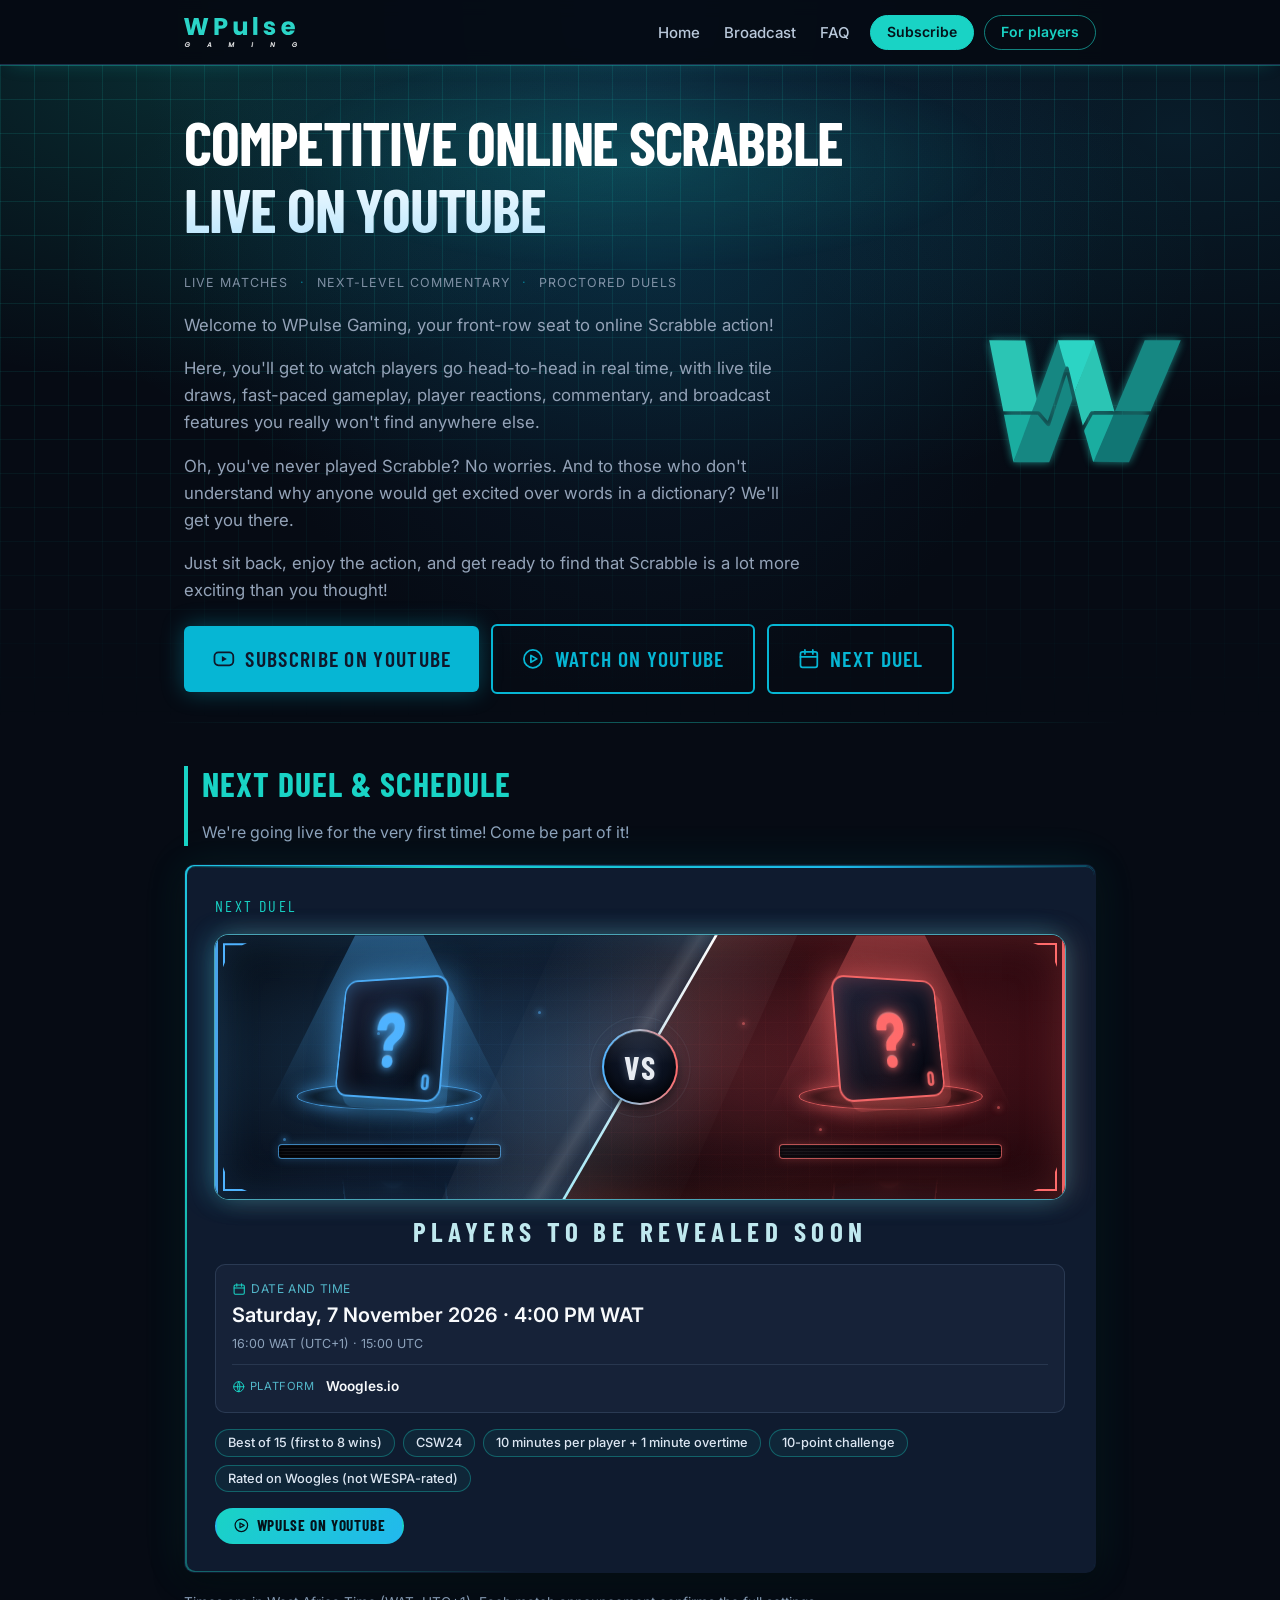
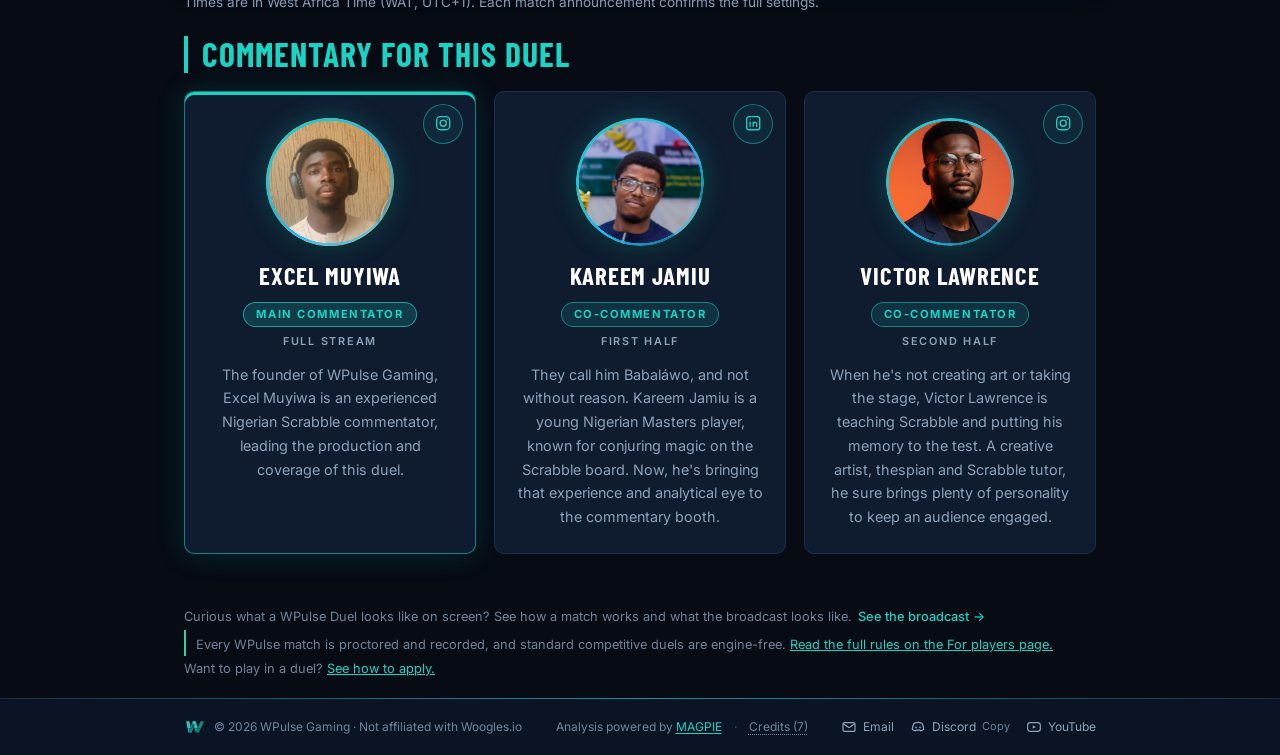
==== commit f3a989ae: "Add files via upload" ====
--- a/index.html
+++ b/index.html
@@ -115,9 +115,7 @@
     <button class="nav-toggle" type="button" aria-label="Menu" aria-expanded="false" aria-controls="site-nav"><span class="nav-toggle-bars" aria-hidden="true"></span></button>
     <nav class="nav" id="site-nav" aria-label="Page sections">
       <a href="index.html" aria-current="page">Home</a>
-      <a href="#schedule">Next duel</a>
-      <a href="#commentary">Commentary</a>
-      <a href="stream.html">The stream</a>
+      <a href="stream.html">Broadcast</a>
       <a href="faq.html">FAQ</a>
       <a class="nav-sub" href="https://www.youtube.com/@WPulseGaming?sub_confirmation=1" target="_blank" rel="noopener noreferrer">Subscribe</a>
       <a class="nav-pill nav-cta" href="players.html">For players</a>
@@ -259,11 +257,11 @@
 </section>
 
 <!-- =====================================================================
-     STREAM CALL-TO-ACTION (the full stream look, how a match works and the Telestrator are on stream.html)
+     BROADCAST CALL-TO-ACTION (the full on-screen look, how a match works and the Telestrator are on the Broadcast page, stream.html)
      ===================================================================== -->
 <div class="wrap play-line stream-cta">
   <p>Curious what a WPulse Duel looks like on screen? See how a match works and what the broadcast looks like.</p>
-  <p class="peek-cta"><a class="btn btn-ghost" href="stream.html">See the stream</a></p>
+  <p class="peek-cta"><a class="btn btn-ghost" href="stream.html">See the broadcast</a></p>
 </div>
 
 <!-- =====================================================================
--- a/styles.css
+++ b/styles.css
@@ -283,7 +283,7 @@
 body.page-faq main > section:first-child::before { display: none; }
 /* Home hero: phone-only extras (shown inside the phone media query; hidden everywhere else) */
 .hero-cards, .hero-next { display: none; }
-/* Home: button in the "See the stream" call-to-action line */
+/* Home: button in the "See the broadcast" call-to-action line */
 .play-line .peek-cta { margin: 12px 0 0; }
 
 
@@ -385,7 +385,7 @@
 .facts dt { font-size: 0.75rem; text-transform: uppercase; letter-spacing: 0.1em; color: var(--accent); }
 .facts dd { margin: 2px 0 0; }
 
-/* Stream preview: wide images and CSS-only dark/light tabs */
+/* "On screen" section (#stream-preview): wide images and CSS-only dark/light tabs */
 img.shot.shot-wide { max-width: 960px; }
 .theme-tabs { position: relative; }
 .theme-tabs > input { position: absolute; opacity: 0; width: 1px; height: 1px; pointer-events: none; }
@@ -562,8 +562,9 @@
 
   /* Hero (phones): the desktop hero scaled down. Same order and styles: logo, headline, tagline, four paragraphs, three buttons. */
   body .hero { padding: 18px 0 16px; }
-  body .hero-logo { width: 48px; height: 48px; margin: 0 0 2px; }
-  body .hero h1 { margin-bottom: calc(0.5em + 4px); }
+  /* The W logo moves to the top right, beside the headline (absolute inside .wrap; the HTML order is unchanged); the headline keeps clear of it. */
+  body .hero-logo { position: absolute; top: 4px; right: 12px; width: 48px; height: 48px; margin: 0; }
+  body .hero h1 { margin-bottom: calc(0.5em + 4px); padding-right: 60px; }
   body .spec-strip { gap: 4px 10px; margin: 8px 0 14px; font-size: 0.62rem; letter-spacing: 0.04em; color: #7fd9d0; opacity: 1; }
   body .spec-strip span { white-space: nowrap; }
   body .spec-strip span:not(:last-child)::after { margin-left: 10px; }
@@ -612,9 +613,9 @@
   body .hero-cta .btn .ic, body .next-duel > a.btn .ic, body .duel-cal > .btn .ic { width: 1em; height: 1em; margin-right: 0.4em; }
 
   /* Hero background (phones): slightly stronger grid lines. The animation itself is defined once, for all widths, near the end of this file. */
-  body .hero { --hero-grid: 0.1; }
-
-  /* Stream page, phones: "About the stream", "How a match works" and "Where to watch", compact.
+  body .hero { --hero-grid: 0.135; }
+
+  /* Broadcast page (stream.html), phones: "About the stream", "How a match works" and "Where to watch", compact.
      How a match works becomes a 2x2 grid of cards; the connector lines/arrows are hidden only in that list (.ext-flow and the Players flow are untouched). */
   body #about { padding-top: 12px; padding-bottom: 6px; }
   body #about .section-head { margin-bottom: 8px; }
@@ -699,6 +700,24 @@
     body .apply-flow.match-flow:not(.ext-flow) .flow-step:not(:last-child)::after { top: calc(var(--tile) + 4px); bottom: calc(9px - var(--gap)); height: auto; left: calc(var(--tile) / 2 - 1px); width: 2px; }
     body .apply-flow.match-flow:not(.ext-flow) .flow-step:not(:last-child)::before { top: auto; bottom: calc(3px - var(--gap)); left: calc(var(--tile) / 2 - 4px); border-left: 4px solid transparent; border-right: 4px solid transparent; border-top: 6px solid rgba(25, 211, 197, 0.8); }
   }
+
+  /* Next duel card (phones): one four-step type scale. Font properties and icon size only; no layout or spacing.
+     L1 key info 0.95rem/600 | L2 body 0.78rem | L3 labels 0.66rem uppercase teal, 0.1em | L4 buttons 0.78rem/700, 0.06em. Icons 15px. */
+  body .next-duel .duel-details .duel-wide dd,
+  body .next-duel .duel-details > div:not(.duel-wide) dd,
+  body .next-duel > .countdown { font-size: 0.95rem; font-weight: 600; }
+  body .next-duel .teaser-line { font-size: 0.95rem; font-weight: 600; letter-spacing: 0.12em; }
+  body .next-duel .duel-details dd .duel-tz,
+  body .next-duel .duel-details dd .duel-local,
+  body .next-duel .pill,
+  body .duel-note { font-size: 0.78rem; font-weight: 400; }
+  body .next-duel .pill, body .next-duel .duel-details dd .duel-local { font-weight: 500; }
+  body .next-duel .duel-details dd .duel-tz, body .duel-note { color: var(--muted); }
+  body .next-duel .label,
+  body .next-duel .duel-details dt,
+  body .next-duel .duel-details > div:not(.duel-wide) dt { font-size: 0.66rem; font-weight: 600; letter-spacing: 0.1em; text-transform: uppercase; color: var(--accent); }
+  body .next-duel > a.btn, body .duel-cal > .btn { font-size: 0.78rem; font-weight: 700; letter-spacing: 0.06em; text-transform: uppercase; }
+  body .next-duel .duel-details dt .ic, body .next-duel > a.btn .ic, body .next-duel .duel-cal > .btn .ic { width: 15px; height: 15px; }
 }
 
 /* Phones: sizes for the design-upgrade elements (after the compact block above) */
@@ -1679,21 +1698,21 @@
     radial-gradient(ellipse 50% 60% at 92% 10%, rgba(34, 184, 238, 0.10), transparent 70%);
 }
 @media (prefers-reduced-motion: no-preference) {
-  /* grid lines a little stronger while it moves (0.09; phones set --hero-grid to 0.10) */
+  /* grid lines stronger while it moves (0.125; phones set --hero-grid to 0.135); the still frame stays at 0.06 */
   body .hero::before {
     background-image:
-      linear-gradient(rgba(25, 211, 197, var(--hero-grid, 0.09)) 1px, transparent 1px),
-      linear-gradient(90deg, rgba(25, 211, 197, var(--hero-grid, 0.09)) 1px, transparent 1px);
-    will-change: transform; animation: hero-grid-drift 18s linear infinite;
+      linear-gradient(rgba(25, 211, 197, var(--hero-grid, 0.125)) 1px, transparent 1px),
+      linear-gradient(90deg, rgba(25, 211, 197, var(--hero-grid, 0.125)) 1px, transparent 1px);
+    will-change: transform; animation: hero-grid-drift 11s linear infinite;
   }
-  body .hero::after { animation: hero-glow-breathe 7s ease-in-out infinite alternate; }
+  body .hero::after { animation: hero-glow-breathe 6s ease-in-out infinite alternate; }
   /* the highlight sits in the upper band (logo, headline, tagline), not behind the paragraphs */
   body .hero .wrap::before {
     content: ""; position: absolute; z-index: -1; pointer-events: none; top: -60px; left: 50%; width: 56vw; height: 220px; margin-left: -28vw;
-    background: radial-gradient(ellipse closest-side, rgba(25, 211, 197, 0.12), transparent);
-    will-change: transform; animation: hero-highlight-drift 15s ease-in-out infinite alternate;
+    background: radial-gradient(ellipse closest-side, rgba(25, 211, 197, 0.18), transparent);
+    will-change: transform; animation: hero-highlight-drift 13s ease-in-out infinite alternate;
   }
   @keyframes hero-grid-drift { from { transform: translate3d(0, 0, 0); } to { transform: translate3d(34px, 34px, 0); } }
-  @keyframes hero-glow-breathe { from { opacity: 1; } to { opacity: 0.5; } }
-  @keyframes hero-highlight-drift { from { transform: translate3d(-32vw, 0, 0); } to { transform: translate3d(32vw, 0, 0); } }
-}
+  @keyframes hero-glow-breathe { from { opacity: 1; } to { opacity: 0.4; } }
+  @keyframes hero-highlight-drift { from { transform: translate3d(-40vw, 0, 0); } to { transform: translate3d(40vw, 0, 0); } }
+}
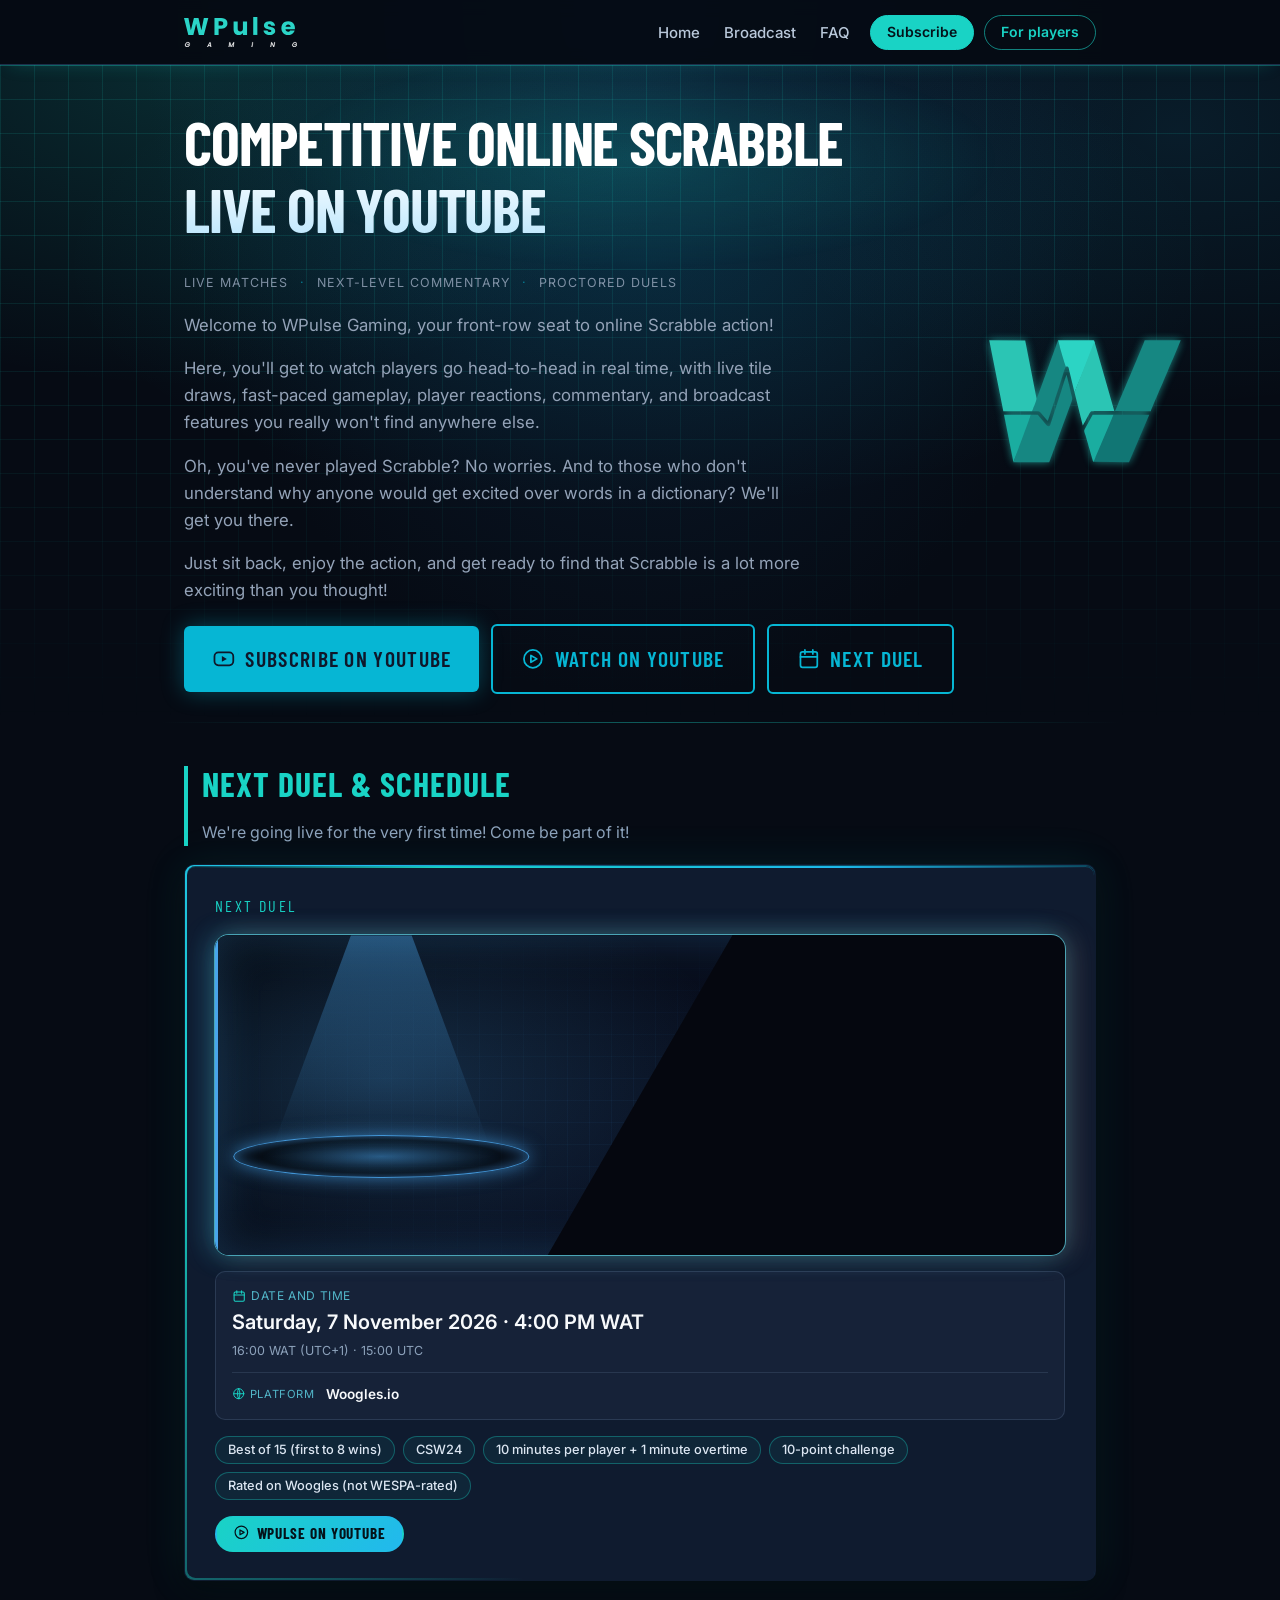
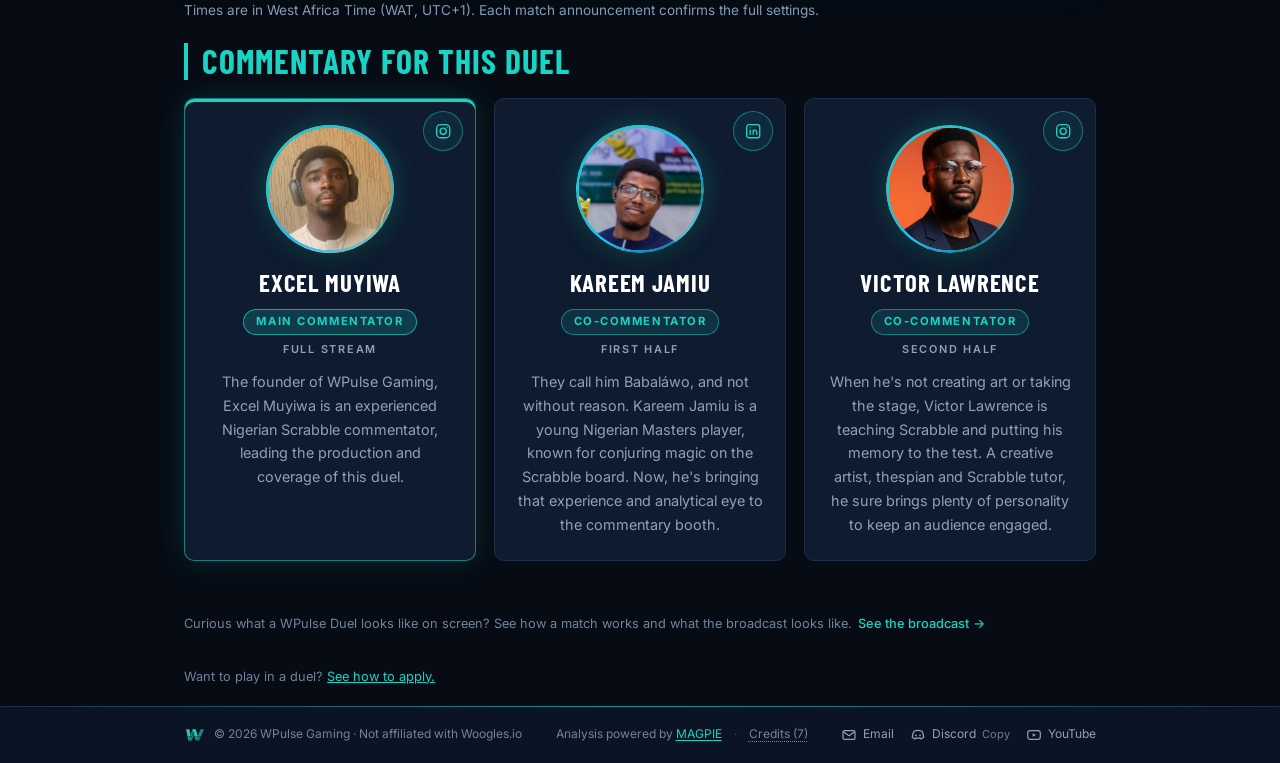
==== commit ee0aaac5: "Add files via upload" ====
--- a/index.html
+++ b/index.html
@@ -185,9 +185,7 @@
     <!-- Next duel highlight. The countdown, local time and calendar links use DUEL_START_ISO in the inline script near the end of this page: update it, together with the WAT text below, whenever the next duel changes. -->
     <div class="card next-duel">
       <div class="label">Next duel</div>
-      <!-- REVEAL: replace teaser with player names and restore calendar title -->
-      <div class="players players-teaser" role="img" aria-label="Players to be revealed soon"><span class="tz-side tz-left" aria-hidden="true"><span class="tz-col"><span class="tz-stage"><span class="tz-floor"></span><span class="tz-refl"></span><span class="tz-tile"><span class="tz-q">?</span><span class="tz-pt">0</span></span></span><span class="tz-bar"></span></span></span><span class="tz-side tz-right" aria-hidden="true"><span class="tz-col"><span class="tz-stage"><span class="tz-floor"></span><span class="tz-refl"></span><span class="tz-tile"><span class="tz-q">?</span><span class="tz-pt">0</span></span></span><span class="tz-bar"></span></span></span><span class="tz-seam" aria-hidden="true"></span><span class="tz-embers" aria-hidden="true"><span class="tz-spark tz-spark-l s1"></span><span class="tz-spark tz-spark-l s2"></span><span class="tz-spark tz-spark-l s3"></span><span class="tz-spark tz-spark-l s4"></span><span class="tz-spark tz-spark-r s5"></span><span class="tz-spark tz-spark-r s6"></span><span class="tz-spark tz-spark-r s7"></span><span class="tz-spark tz-spark-r s8"></span></span><span class="tz-hudset" aria-hidden="true"><span class="tz-hud tz-hud-tl"></span><span class="tz-hud tz-hud-bl"></span><span class="tz-hud tz-hud-tr"></span><span class="tz-hud tz-hud-br"></span></span><span class="tz-vs" aria-hidden="true">VS</span></div>
-      <p class="teaser-line">Players to be revealed soon</p>
+      <div class="players players-teaser"><span class="tz-side tz-left"><span class="tz-col"><span class="tz-stage"><span class="tz-floor" aria-hidden="true"></span><span class="tz-tile"><img src="images/player-left.jpg" alt="David Ojih" style="object-position: 50% 38%"></span></span><span class="tz-name">David Ojih</span></span></span><span class="tz-side tz-right"><span class="tz-col"><span class="tz-stage"><span class="tz-floor" aria-hidden="true"></span><span class="tz-tile"><img src="images/player-right.jpg" alt="Hassan Wasiu" style="object-position: 50% 42%"></span></span><span class="tz-name">Hassan Wasiu</span></span></span><span class="tz-seam" aria-hidden="true"></span><span class="tz-embers" aria-hidden="true"><span class="tz-spark tz-spark-l s1"></span><span class="tz-spark tz-spark-l s2"></span><span class="tz-spark tz-spark-l s3"></span><span class="tz-spark tz-spark-l s4"></span><span class="tz-spark tz-spark-r s5"></span><span class="tz-spark tz-spark-r s6"></span><span class="tz-spark tz-spark-r s7"></span><span class="tz-spark tz-spark-r s8"></span></span><span class="tz-hudset" aria-hidden="true"><span class="tz-hud tz-hud-tl"></span><span class="tz-hud tz-hud-bl"></span><span class="tz-hud tz-hud-tr"></span><span class="tz-hud tz-hud-br"></span></span><span class="tz-vs" aria-hidden="true">VS</span></div>
       <dl class="duel-details">
         <div class="duel-wide"><dt><svg class="ic" aria-hidden="true"><use href="#i-calendar"/></svg>Date and time</dt><dd>Saturday, 7 November 2026 &middot; 4:00 PM WAT<span class="duel-tz">16:00 WAT (UTC+1) &middot; 15:00 UTC</span></dd></div>
         <div><dt><svg class="ic" aria-hidden="true"><use href="#i-globe"/></svg>Platform</dt><dd>Woogles.io</dd></div>
@@ -331,7 +329,7 @@
 
   var DURATION_HOURS = 4;                          // how long the duel is expected to run (countdown + calendar end)
   var DUEL_START_ISO = '2026-11-07T15:00:00Z';     // 16:00 WAT (UTC+1); the one start-time constant
-  var DUEL_TITLE = 'WPulse Duel: Players to be revealed';
+  var DUEL_TITLE = 'David Ojih vs Hassan Wasiu';
   var HUB_URL = 'https://wpulsegaming.runs-at.dev/';
   var YOUTUBE_URL = 'https://www.youtube.com/@WPulseGaming';
 
--- a/styles.css
+++ b/styles.css
@@ -181,7 +181,6 @@
 .box { background: var(--card); border: 1px solid var(--line); border-radius: 10px; padding: 18px 20px; }
 .box h3 { color: var(--accent); }
 .box > :last-child { margin-bottom: 0; }
-.todo { color: var(--warn); }
 .rules-list { margin: 0; padding-left: 1.2em; }
 .rules-list li { margin-bottom: 0.5em; }
 .rules-list li::marker { color: var(--accent); }
@@ -595,11 +594,11 @@
   /* Hero (phones): the feature cards and the "Next duel in..." line stay in the HTML but are not shown */
   body .hero-cards, body .hero-next { display: none; }
 
-  /* Next duel card (phones): shorter and better arranged, all content kept. Nothing here depends on the player text (it will be replaced by names). */
+  /* Next duel card (phones): shorter and better arranged, all content kept. */
   body .next-duel { padding: 12px; gap: 8px; }
   body .next-duel .label { font-size: 0.72rem; }
-  body .next-duel .players-teaser { --h: 132px; --t: 58px; }
-  body .next-duel .teaser-line { font-size: 0.95rem; letter-spacing: 0.12em; }
+  body .next-duel .players-teaser { --h: 165px; --t: 93px; }
+  body .next-duel .tz-name { font-size: 1.12rem; letter-spacing: 0.03em; margin-top: 6px; }
   body .next-duel > .countdown { margin-top: -4px; padding: 3px 11px; font-size: 0.82rem; }
   body .next-duel .duel-details { gap: 6px; padding: 8px 10px; }
   body .next-duel .duel-details .duel-wide dd { font-size: 0.88rem; }
@@ -706,7 +705,6 @@
   body .next-duel .duel-details .duel-wide dd,
   body .next-duel .duel-details > div:not(.duel-wide) dd,
   body .next-duel > .countdown { font-size: 0.95rem; font-weight: 600; }
-  body .next-duel .teaser-line { font-size: 0.95rem; font-weight: 600; letter-spacing: 0.12em; }
   body .next-duel .duel-details dd .duel-tz,
   body .next-duel .duel-details dd .duel-local,
   body .next-duel .pill,
@@ -1122,11 +1120,11 @@
 }
 .rule-sum-info { --acc: var(--accent); --acc-bg: var(--info-bg); }
 
-/* ===== Unrevealed players: "mystery matchup" banner =====
+/* ===== Next duel players banner =====
    One wide banner split by a 60-degree seam. Left: obsidian + electric blue. Right: dark crimson + red rim.
    Static by default (complete look); slow loops (4-8 s; transform / opacity / background-position / box-shadow only) run when motion is allowed. */
 .next-duel .players-teaser {
-  --h: 264px; --t: 123px; --dx: calc(var(--h) * 0.2887); /* seam half-width: 60deg from horizontal */
+  --h: 320px; --t: 197px; --dx: calc(var(--h) * 0.2887); /* seam half-width: 60deg from horizontal */
   position: relative; isolation: isolate; display: block; height: var(--h); padding: 0; margin: 0; overflow: hidden; border-radius: 14px;
   font-size: 1rem; line-height: 1.2; text-transform: none; letter-spacing: normal; background: #05070f;
   box-shadow: 0 0 0 1px rgba(103, 232, 249, 0.6), 0 0 26px rgba(25, 211, 197, 0.28), -10px 0 28px rgba(79, 179, 255, 0.16), 10px 0 28px rgba(255, 107, 107, 0.16);
@@ -1166,12 +1164,12 @@
 .tz-left .tz-col { left: 0; }
 .tz-right .tz-col { right: 0; }
 .tz-col::before { /* spotlight cone above the tile */
-  content: ""; position: absolute; top: 0; left: 50%; width: 70%; height: 66%; transform: translateX(-50%); pointer-events: none;
+  content: ""; position: absolute; top: 0; left: 50%; width: calc(var(--t) * 1.1); height: 66%; transform: translateX(-50%); pointer-events: none;
   background: linear-gradient(180deg, rgba(var(--c), 0.36), transparent); clip-path: polygon(36% 0, 64% 0, 100% 100%, 0 100%);
 }
 
 
-/* Tile + platform: blank Scrabble tile on a glowing floor, with a faint reflection */
+/* Tile + platform: photo tile on a glowing floor. Glow, shadow and ring all scale with --t. */
 .tz-stage { position: relative; z-index: 1; flex: none; width: var(--t); height: calc(var(--t) + 8px); }
 .tz-floor {
   position: absolute; left: 50%; bottom: -3px; width: 150%; height: calc(var(--t) * 0.22); transform: translateX(-50%); border-radius: 50%;
@@ -1179,32 +1177,23 @@
   background: radial-gradient(ellipse at center, rgba(var(--c), 0.4), rgba(0, 0, 0, 0.55) 58%, transparent 72%);
   box-shadow: 0 0 18px rgba(var(--c), 0.6), inset 0 0 12px rgba(var(--c), 0.35);
 }
-.tz-tile, .tz-refl {
-  position: absolute; left: 0; top: 0; display: grid; place-items: center; width: var(--t); height: var(--t); border-radius: calc(var(--t) * 0.12);
-  background: linear-gradient(145deg, #1b2238, #070a14 80%); border: 2px solid rgba(var(--c), 0.95);
-}
 .tz-tile {
-  z-index: 2; transform: var(--tilt);
-  box-shadow: 0 0 calc(var(--t) * 0.3) rgba(var(--c), 0.65), inset 0 0 22px rgba(var(--c), 0.3), 9px 12px 0 -2px rgba(var(--c), 0.2), 0 26px 22px -18px rgba(0, 0, 0, 0.95);
-}
-.tz-refl { /* mirrored, fading out below the tile */
-  z-index: 1; top: calc(var(--t) * 1.02); opacity: 0.3; transform: scaleY(-1) var(--tilt);
-  -webkit-mask-image: linear-gradient(180deg, #000, transparent 36%); mask-image: linear-gradient(180deg, #000, transparent 36%);
-}
-.tz-q, .tz-refl::before {
-  font-family: var(--head-font); font-weight: 700; font-size: calc(var(--t) * 0.64); line-height: 1; color: rgb(var(--c));
-  text-shadow: 0 0 10px rgb(var(--c)), 0 0 28px rgba(var(--c), 0.85), 0 -1px 0 rgba(255, 255, 255, 0.5);
-}
-.tz-refl::before { content: "?"; }
-.tz-pt { position: absolute; right: calc(var(--t) * 0.09); bottom: calc(var(--t) * 0.05); font-family: var(--head-font); font-size: calc(var(--t) * 0.17); font-weight: 700; line-height: 1; color: rgba(var(--c), 0.9); text-shadow: 0 0 8px rgba(var(--c), 0.8); }
-
-/* Redaction bar: solid near-black, side-coloured edge, scanline texture. Same arbitrary length on both sides. */
-.tz-bar {
-  position: relative; z-index: 1; display: block; width: 64%; height: 15px; margin-top: calc(var(--t) * 0.3); overflow: hidden; border-radius: 4px;
-  background: repeating-linear-gradient(0deg, rgba(255, 255, 255, 0.06) 0 1px, transparent 1px 3px), #04050a;
-  border: 1px solid rgba(var(--c), 0.7); box-shadow: 0 0 10px rgba(var(--c), 0.25), inset 0 0 6px rgba(0, 0, 0, 0.9);
-}
-.tz-bar::after { content: ""; position: absolute; top: 0; bottom: 0; left: 0; width: 38%; opacity: 0; background: linear-gradient(90deg, transparent, rgba(var(--c), 0.55), rgba(255, 255, 255, 0.6), transparent); transform: translateX(-120%); }
+  position: absolute; left: 0; top: 0; z-index: 2; display: grid; place-items: center; overflow: hidden; width: var(--t); height: var(--t); border-radius: calc(var(--t) * 0.12);
+  background: linear-gradient(145deg, #1b2238, #070a14 80%); border: 2px solid rgba(var(--c), 0.95); transform: var(--tilt);
+  box-shadow: 0 0 calc(var(--t) * 0.3) rgba(var(--c), 0.65), inset 0 0 calc(var(--t) * 0.18) rgba(var(--c), 0.3), calc(var(--t) * 0.073) calc(var(--t) * 0.098) 0 calc(var(--t) * -0.016) rgba(var(--c), 0.2), 0 calc(var(--t) * 0.21) calc(var(--t) * 0.18) calc(var(--t) * -0.146) rgba(0, 0, 0, 0.95);
+}
+.tz-tile img { display: block; width: 100%; height: 100%; object-fit: cover; }
+.tz-left .tz-tile img { transform: scale(1.15); transform-origin: 50% 88%; } /* tighter on the face, trims the logo above */
+.tz-tile::after { /* keeps the side-coloured inner glow over the photo */
+  content: ""; position: absolute; inset: 0; border-radius: inherit; pointer-events: none; box-shadow: inset 0 0 calc(var(--t) * 0.18) rgba(var(--c), 0.3);
+}
+
+/* Player name under each tile */
+.tz-name {
+  position: relative; z-index: 1; display: block; max-width: 92%; margin-top: calc(var(--t) * 0.07); overflow: hidden; text-overflow: ellipsis; white-space: nowrap; text-align: center;
+  font-family: var(--head-font); font-size: 1.6rem; font-weight: 700; letter-spacing: 0.06em; line-height: 1.2; text-transform: uppercase; color: #fff;
+  text-shadow: 0 0 12px rgba(var(--c), 0.9), 0 0 3px rgba(0, 0, 0, 0.8);
+}
 
 .tz-seam { /* bright 60-degree seam */
   position: absolute; inset: 0; z-index: 2; pointer-events: none;
@@ -1244,21 +1233,11 @@
 .tz-vs::after { /* very faint thin ring (static hint when motion is off) */
   content: ""; position: absolute; inset: -1px; z-index: -2; border-radius: 50%; border: 1px solid rgba(190, 210, 235, 0.5); opacity: 0.12; transform: scale(1.3);
 }
-.next-duel .teaser-line {
-  text-align: center; font-family: var(--head-font); font-size: clamp(1.15rem, 5.2vw, 1.7rem); font-weight: 700; letter-spacing: 0.2em; line-height: 1.2;
-  text-transform: uppercase; color: #dff6f8; text-shadow: 0 0 18px rgba(25, 211, 197, 0.35);
-}
-@supports ((-webkit-background-clip: text) or (background-clip: text)) {
-  .next-duel .teaser-line {
-    background: linear-gradient(100deg, #bfe8ee 0 38%, #fff 50%, #bfe8ee 62% 100%) 0 0 / 100% 100% no-repeat;
-    -webkit-background-clip: text; background-clip: text; -webkit-text-fill-color: transparent; text-shadow: none;
-  }
-}
 
 @media (max-width: 719px) {
-  .next-duel .players-teaser { --h: 212px; --t: 90px; }
-  .tz-bar { height: 12px; }
-  .tz-vs { width: 54px; height: 54px; font-size: 1.4rem; }
+  .next-duel .players-teaser { --h: 260px; --t: 144px; }
+  .tz-name { font-size: 1.33rem; letter-spacing: 0.04em; }
+  .tz-vs { width: 62px; height: 62px; font-size: 1.6rem; }
   .tz-hud { width: 17px; height: 17px; clip-path: polygon(0 0, 100% 0, calc(100% - 4px) 2px, 2px 2px, 2px calc(100% - 4px), 0 100%); }
   .tz-hud-tl, .tz-hud-tr { top: 6px; } .tz-hud-bl, .tz-hud-br { bottom: 6px; }
   .tz-hud-tl, .tz-hud-bl { left: 6px; } .tz-hud-tr, .tz-hud-br { right: 6px; }
@@ -1267,31 +1246,20 @@
 @media (prefers-reduced-motion: no-preference) {
   .players-teaser::after { animation: tz-sweep 8s ease-in-out infinite; }
   .tz-tile { animation: tz-float 6s ease-in-out infinite; }
-  .tz-refl { animation: tz-float-r 6s ease-in-out infinite; }
-  .tz-right .tz-tile, .tz-right .tz-refl { animation-delay: -3s; }
+  .tz-right .tz-tile { animation-delay: -3s; }
   .tz-floor { animation: tz-floor 6s ease-in-out infinite; }
   .tz-vs { animation: tz-breathe 4.5s ease-in-out infinite; }
   .players-teaser::before { animation: tz-halo 4.5s ease-in-out infinite; }
   .tz-vs::after { animation: tz-ring 7s ease-out infinite; }
   .tz-spark { animation: tz-drift 6s ease-in-out infinite; }
   .tz-spark.s2, .tz-spark.s6 { animation-delay: -1.5s; } .tz-spark.s3, .tz-spark.s7 { animation-delay: -3s; } .tz-spark.s4, .tz-spark.s8 { animation-delay: -4.5s; }
-  .tz-bar::after { animation: tz-glitch 7s linear infinite; }
-  .tz-right .tz-bar::after { animation-delay: 0.25s; }
-  .tz-q { animation: tz-q 5s ease-in-out infinite; }
-  @supports ((-webkit-background-clip: text) or (background-clip: text)) {
-    .next-duel .teaser-line { background-size: 250% 100%; background-repeat: repeat-x; background-position: 120% 0; animation: pm-shimmer 6s ease-in-out infinite; }
-  }
   @keyframes tz-sweep { 0% { transform: translateX(-130%) skewX(-24deg); } 60%, 100% { transform: translateX(480%) skewX(-24deg); } }
   @keyframes tz-float { 0%, 100% { transform: var(--tilt) translateY(0); } 50% { transform: var(--tilt) translateY(-4px); } }
-  @keyframes tz-float-r { 0%, 100% { transform: scaleY(-1) var(--tilt) translateY(0); } 50% { transform: scaleY(-1) var(--tilt) translateY(-4px); } }
   @keyframes tz-floor { 0%, 100% { opacity: 0.85; } 50% { opacity: 1; } }
   @keyframes tz-breathe { 0%, 100% { transform: translate(-50%, -50%) scale(1); } 50% { transform: translate(-50%, -50%) scale(1.04); } }
   @keyframes tz-halo { 0%, 100% { opacity: 0.75; transform: scale(1); } 50% { opacity: 1; transform: scale(1.04); } }
   @keyframes tz-ring { 0% { opacity: 0; transform: scale(1); } 4% { opacity: 0.25; } 48%, 100% { opacity: 0; transform: scale(1.9); } }
   @keyframes tz-drift { 0% { opacity: 0; transform: translateY(0); } 20% { opacity: 0.8; } 100% { opacity: 0; transform: translateY(-70px); } }
-  @keyframes tz-glitch { 0%, 86% { opacity: 0; transform: translateX(-120%); } 88% { opacity: 1; } 95% { opacity: 1; transform: translateX(300%); } 96%, 100% { opacity: 0; transform: translateX(300%); } }
-  @keyframes tz-q { 0%, 100% { opacity: 0.82; } 50% { opacity: 1; } }
-  @keyframes pm-shimmer { 0% { background-position: 120% 0; } 60%, 100% { background-position: -20% 0; } }
 }
 /* ===== Hero subscribe button ===== */
 .btn-subscribe { box-shadow: 0 0 22px rgba(6, 182, 212, 0.35); }
@@ -1716,3 +1684,65 @@
   @keyframes hero-glow-breathe { from { opacity: 1; } to { opacity: 0.4; } }
   @keyframes hero-highlight-drift { from { transform: translate3d(-40vw, 0, 0); } to { transform: translate3d(40vw, 0, 0); } }
 }
+
+/* ===== Next duel: one-time unveil (about 3 s at --unveil-speed: 1) =====
+   Every unveil duration and delay is a multiple of --unveil-speed on .next-duel: 0.5 is twice as fast, 2 is twice as slow.
+   Times are measured from when .unveil-play is added and include a 0.3 s hold so the card's scroll-reveal fade finishes first.
+   script.js adds .unveil-ready (hidden start state) and then .unveil-play once the card is about 40% in view.
+   Without JS, or with prefers-reduced-motion, neither class is added and the card is fully visible and static.
+   Only opacity and the individual transform properties translate / scale move, so the existing tilt, float and breathe loops are untouched. */
+@media (prefers-reduced-motion: no-preference) {
+  .next-duel { --unveil-speed: 1; }
+
+  /* Start state */
+  .next-duel.unveil-ready:not(.unveil-play) .tz-col::before,
+  .next-duel.unveil-ready:not(.unveil-play) .tz-floor,
+  .next-duel.unveil-ready:not(.unveil-play) .tz-tile,
+  .next-duel.unveil-ready:not(.unveil-play) .tz-vs,
+  .next-duel.unveil-ready:not(.unveil-play) .tz-name,
+  .next-duel.unveil-ready:not(.unveil-play) > .countdown { opacity: 0; }
+
+  .next-duel.unveil-ready .tz-tile::before { /* light flash over the photo */
+    content: ""; position: absolute; inset: 0; z-index: 1; pointer-events: none; opacity: 0;
+    background: linear-gradient(120deg, transparent 15%, rgba(255, 255, 255, 0.7) 50%, transparent 85%);
+  }
+
+  /* a. cones and platform rings, 0.3-1.0 s. The ring fades to 0.85, the opacity its idle pulse (tz-floor) starts from,
+     and the pulse is delayed until the fade ends, so there is no step. */
+  .next-duel.unveil-play .tz-col::before { animation: uv-fade calc(0.7s * var(--unveil-speed)) ease-out calc(0.3s * var(--unveil-speed)) backwards; }
+  .next-duel.unveil-play .tz-floor {
+    animation: uv-ring calc(0.7s * var(--unveil-speed)) ease-out calc(0.3s * var(--unveil-speed)) backwards,
+               tz-floor 6s ease-in-out calc(1s * var(--unveil-speed)) infinite;
+  }
+
+  /* b. tiles slide in 60px and settle into their tilt (the float loop keeps running), 0.8-2.0 s; flash 1.1-1.8 s */
+  .next-duel.unveil-play .tz-left .tz-tile {
+    animation-name: tz-float, uv-tile-l; animation-duration: 6s, calc(1.2s * var(--unveil-speed)); animation-delay: 0s, calc(0.8s * var(--unveil-speed));
+    animation-timing-function: ease-in-out, ease-out; animation-iteration-count: infinite, 1; animation-fill-mode: none, backwards;
+  }
+  .next-duel.unveil-play .tz-right .tz-tile {
+    animation-name: tz-float, uv-tile-r; animation-duration: 6s, calc(1.2s * var(--unveil-speed)); animation-delay: -3s, calc(0.8s * var(--unveil-speed));
+    animation-timing-function: ease-in-out, ease-out; animation-iteration-count: infinite, 1; animation-fill-mode: none, backwards;
+  }
+  .next-duel.unveil-play .tz-tile::before { animation: uv-flash calc(0.7s * var(--unveil-speed)) ease-out calc(1.1s * var(--unveil-speed)) backwards; }
+
+  /* c. VS badge scales in with a soft overshoot, 1.6-2.3 s (the breathe loop keeps running) */
+  .next-duel.unveil-play .tz-vs {
+    animation-name: tz-breathe, uv-pop; animation-duration: 4.5s, calc(0.7s * var(--unveil-speed)); animation-delay: 0s, calc(1.6s * var(--unveil-speed));
+    animation-timing-function: ease-in-out, ease-out; animation-iteration-count: infinite, 1; animation-fill-mode: none, backwards;
+  }
+
+  /* d. names rise and fade in, 2.0-2.7 s */
+  .next-duel.unveil-play .tz-name { animation: uv-rise calc(0.7s * var(--unveil-speed)) ease-out calc(2s * var(--unveil-speed)) backwards; }
+
+  /* e. the "Starts in" pill fades in last, 2.5-3.1 s */
+  .next-duel.unveil-play > .countdown { animation: uv-fade calc(0.6s * var(--unveil-speed)) ease-out calc(2.5s * var(--unveil-speed)) backwards; }
+
+  @keyframes uv-fade { from { opacity: 0; } to { opacity: 1; } }
+  @keyframes uv-ring { from { opacity: 0; } to { opacity: 0.85; } }
+  @keyframes uv-tile-l { from { opacity: 0; translate: -60px 0; } to { opacity: 1; translate: 0 0; } }
+  @keyframes uv-tile-r { from { opacity: 0; translate: 60px 0; } to { opacity: 1; translate: 0 0; } }
+  @keyframes uv-flash { 0% { opacity: 0; } 35% { opacity: 0.6; } 100% { opacity: 0; } }
+  @keyframes uv-pop { 0% { opacity: 0; scale: 0.5; } 65% { opacity: 1; scale: 1.06; } 100% { opacity: 1; scale: 1; } }
+  @keyframes uv-rise { from { opacity: 0; translate: 0 8px; } to { opacity: 1; translate: 0 0; } }
+}
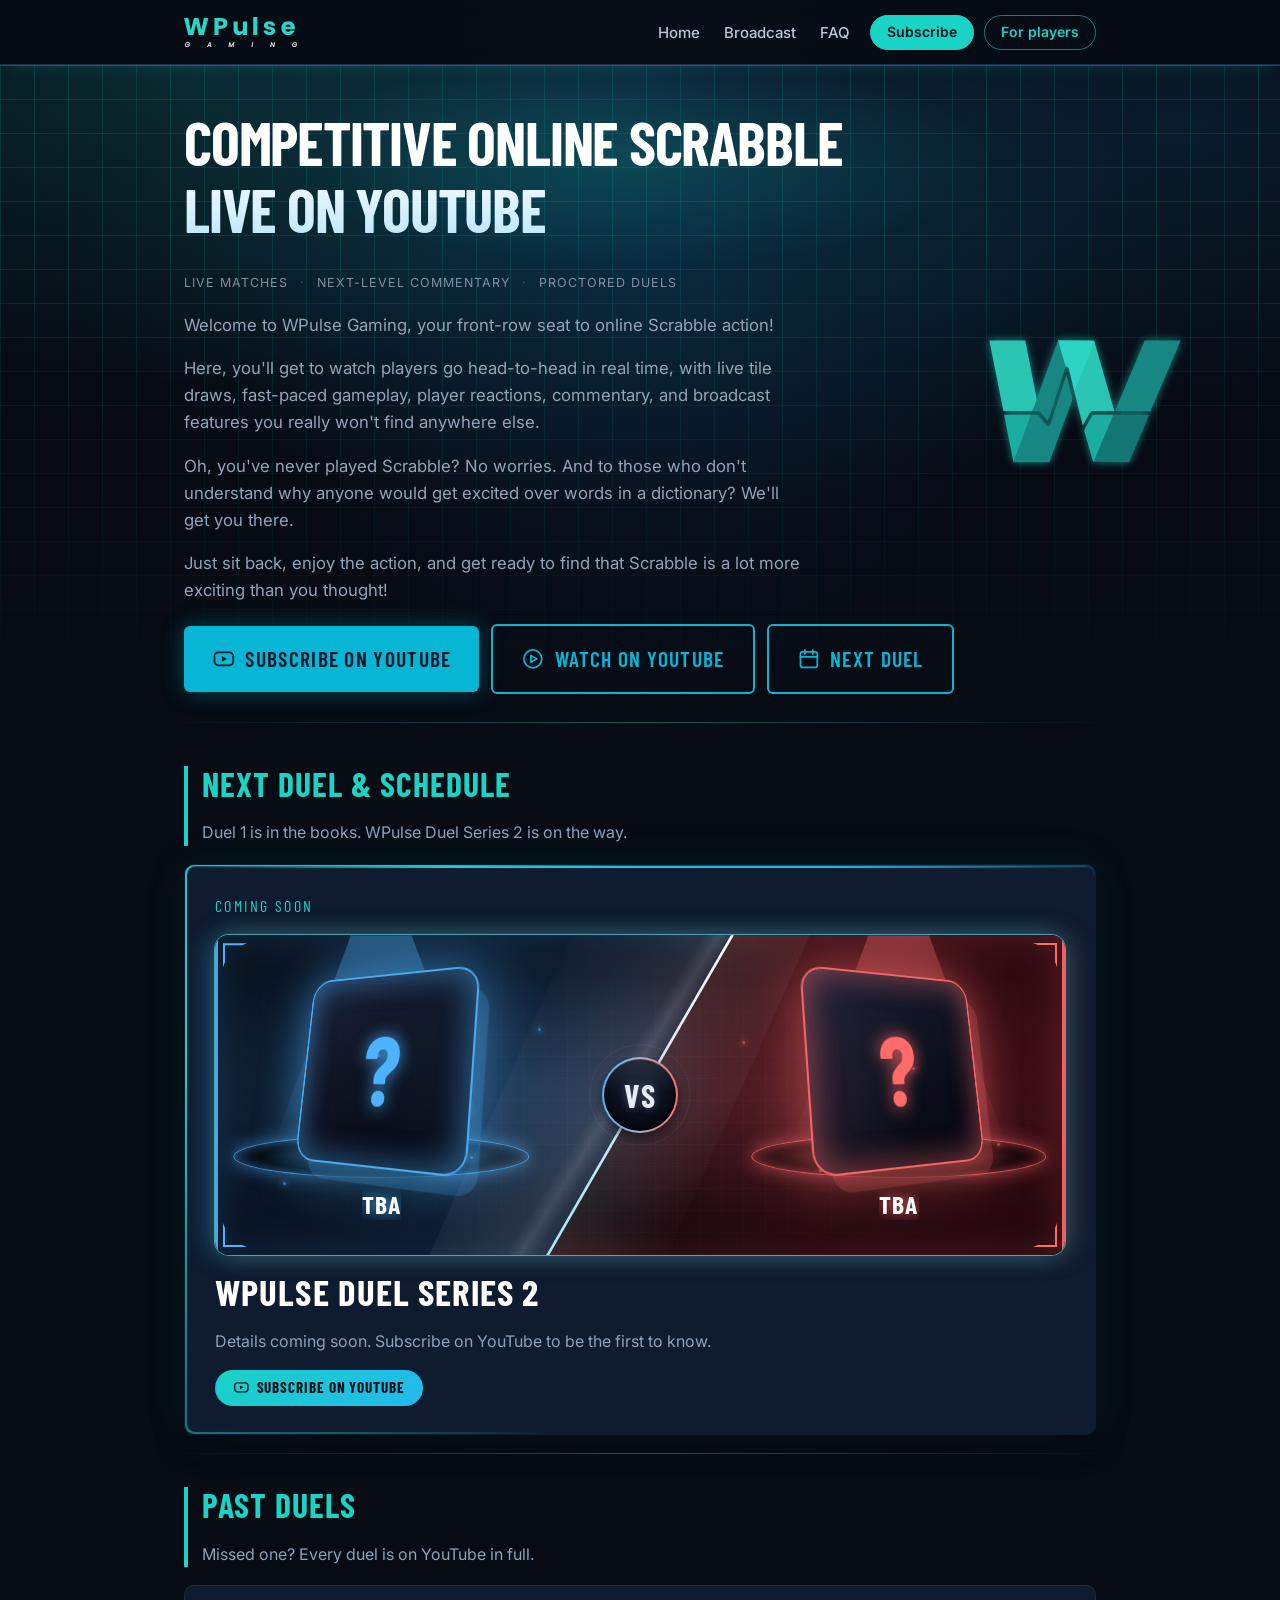
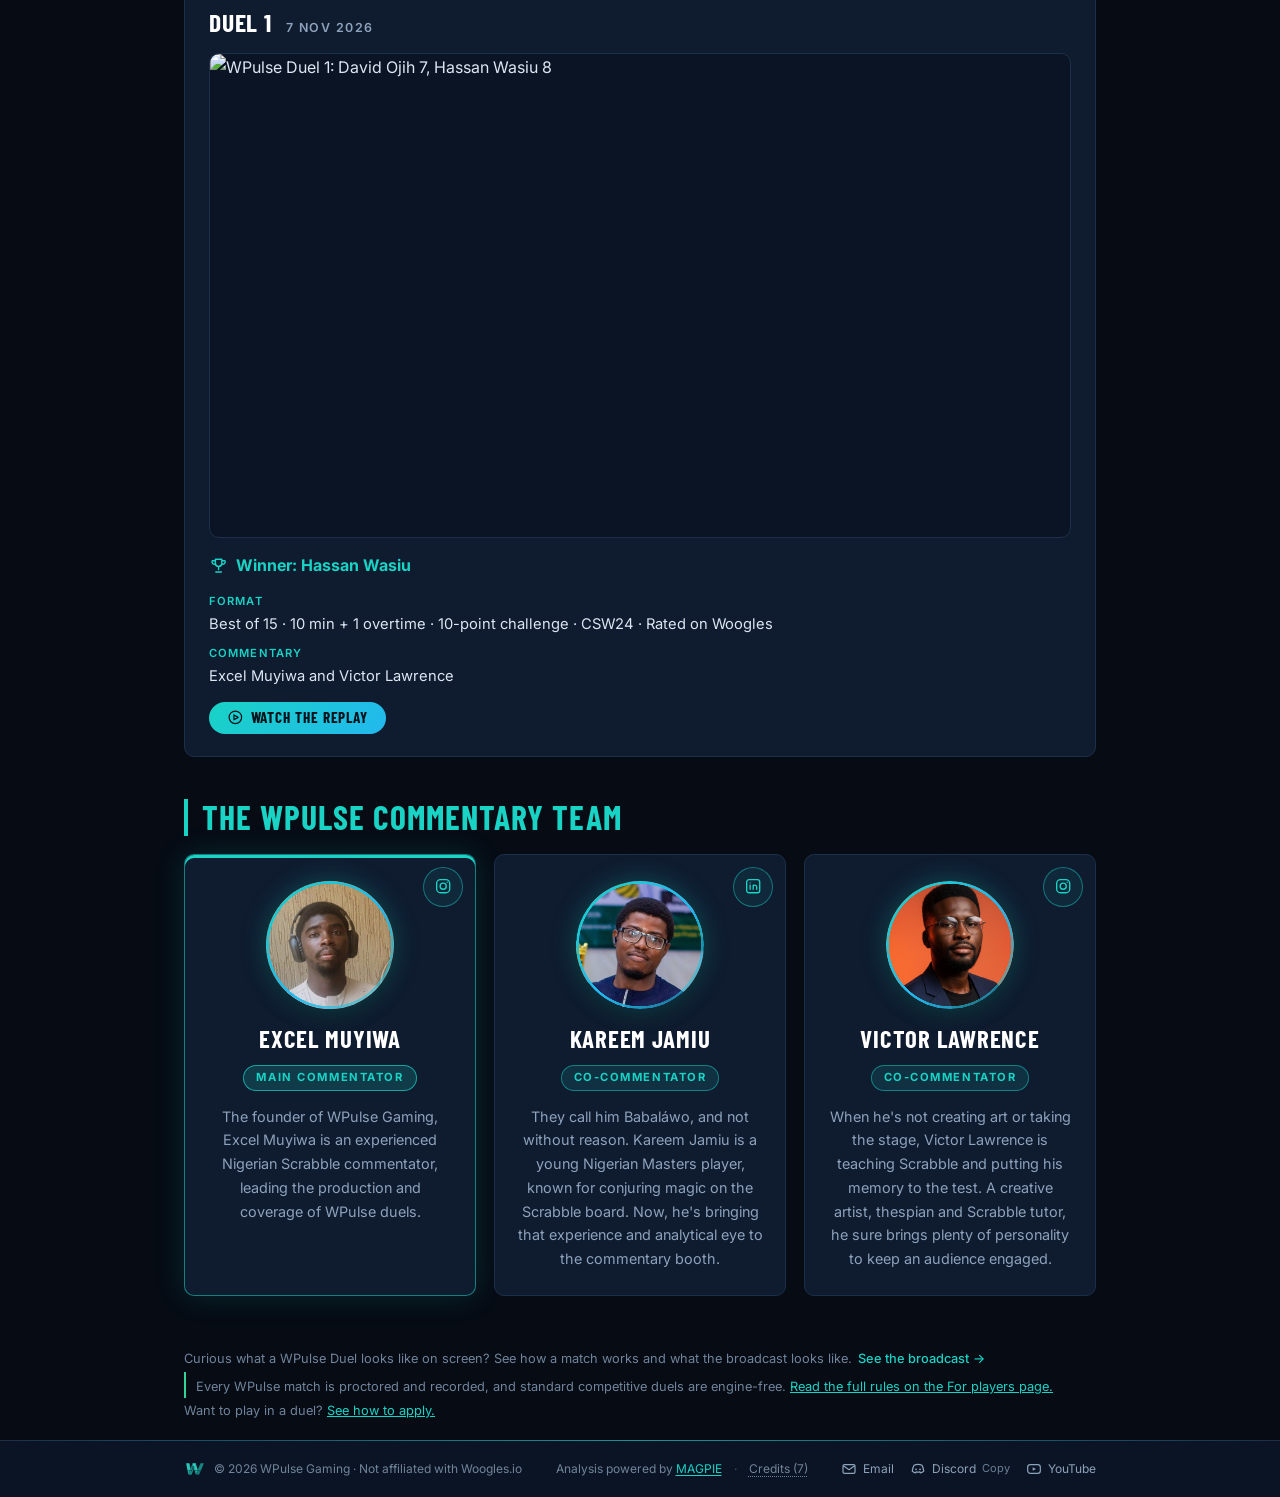
==== commit fcfb711a: "Add files via upload" ====
--- a/index.html
+++ b/index.html
@@ -128,6 +128,7 @@
   <p class="toc-title">On this page</p>
   <a href="#watch">Home</a>
   <a href="#schedule">Next duel</a>
+  <a href="#past-duels">Past duels</a>
   <a href="#commentary">Commentary</a>
   <a href="#fair-teaser">Fair and proctored</a>
   <a href="#contact">Contact</a>
@@ -173,41 +174,56 @@
   <div class="wrap">
     <div class="section-head">
       <h2>Next duel &amp; schedule</h2>
-      <p>We're going live for the very first time! Come be part of it!</p>
+      <p>Duel 1 is in the books. WPulse Duel Series 2 is on the way.</p>
     </div>
 
     <!-- Layout: the match card(s) on the left, the schedule flyer on the right (desktop); stacked on phones.
-         To add another match later, copy the whole <div class="card next-duel"> block below inside .duel-list.
-         The inline script at the bottom of this page runs the countdown, local time and calendar links on the first .next-duel (the start time is its DUEL_START_ISO constant). If images/next-duel-flyer.png
-         is missing, the flyer drops out and the card goes full width. -->
-    <div class="duel-layout">
+         The inline script at the bottom of this page runs the countdown, local time and calendar links on the first .next-duel,
+         but only when its DUEL_START_ISO constant is set; while it is empty the card shows no date, countdown or calendar buttons.
+         COMING SOON STATE (now): no players, date or settings yet; the flyer is left out (class no-flyer on .duel-layout).
+         WHEN SERIES 2 IS ANNOUNCED: copy the full match card from _backup-2026-11-09/index.html (players banner with photos and names,
+         .duel-details date block, .duel-pills, flyer <figure>, .duel-note) back in, remove "is-coming-soon" and "no-flyer",
+         then set DUEL_START_ISO and DUEL_TITLE in the script at the bottom of this page. -->
+    <div class="duel-layout no-flyer">
     <div class="duel-list">
-    <!-- Next duel highlight. The countdown, local time and calendar links use DUEL_START_ISO in the inline script near the end of this page: update it, together with the WAT text below, whenever the next duel changes. -->
-    <div class="card next-duel">
-      <div class="label">Next duel</div>
-      <div class="players players-teaser"><span class="tz-side tz-left"><span class="tz-col"><span class="tz-stage"><span class="tz-floor" aria-hidden="true"></span><span class="tz-tile"><img src="images/player-left.jpg" alt="David Ojih" style="object-position: 50% 38%"></span></span><span class="tz-name">David Ojih</span></span></span><span class="tz-side tz-right"><span class="tz-col"><span class="tz-stage"><span class="tz-floor" aria-hidden="true"></span><span class="tz-tile"><img src="images/player-right.jpg" alt="Hassan Wasiu" style="object-position: 50% 42%"></span></span><span class="tz-name">Hassan Wasiu</span></span></span><span class="tz-seam" aria-hidden="true"></span><span class="tz-embers" aria-hidden="true"><span class="tz-spark tz-spark-l s1"></span><span class="tz-spark tz-spark-l s2"></span><span class="tz-spark tz-spark-l s3"></span><span class="tz-spark tz-spark-l s4"></span><span class="tz-spark tz-spark-r s5"></span><span class="tz-spark tz-spark-r s6"></span><span class="tz-spark tz-spark-r s7"></span><span class="tz-spark tz-spark-r s8"></span></span><span class="tz-hudset" aria-hidden="true"><span class="tz-hud tz-hud-tl"></span><span class="tz-hud tz-hud-bl"></span><span class="tz-hud tz-hud-tr"></span><span class="tz-hud tz-hud-br"></span></span><span class="tz-vs" aria-hidden="true">VS</span></div>
-      <dl class="duel-details">
-        <div class="duel-wide"><dt><svg class="ic" aria-hidden="true"><use href="#i-calendar"/></svg>Date and time</dt><dd>Saturday, 7 November 2026 &middot; 4:00 PM WAT<span class="duel-tz">16:00 WAT (UTC+1) &middot; 15:00 UTC</span></dd></div>
-        <div><dt><svg class="ic" aria-hidden="true"><use href="#i-globe"/></svg>Platform</dt><dd>Woogles.io</dd></div>
-      </dl>
-      <ul class="duel-pills" aria-label="Match settings">
-        <li class="pill">Best of 15 (first to 8 wins)</li>
-        <li class="pill">CSW24</li>
-        <li class="pill">10 minutes per player + 1 minute overtime</li>
-        <li class="pill">10-point challenge</li>
-        <li class="pill">Rated on Woogles (not WESPA-rated)</li>
-      </ul>
-      <!-- TODO: replace the channel link with the specific live stream URL when one is available -->
-      <a class="btn btn-ghost" href="https://www.youtube.com/@WPulseGaming" target="_blank" rel="noopener"><svg class="ic" aria-hidden="true"><use href="#i-play"/></svg>WPulse on YouTube</a>
-    </div>
-    <p class="small duel-note">Times are in West Africa Time (WAT, UTC+1). Each match announcement confirms the full settings.</p>
-    </div>
-    <figure class="duel-flyer">
-      <a href="images/next-duel-flyer.png" target="_blank" rel="noopener" aria-label="Open the next duel flyer full size (opens in a new tab)">
-        <img src="images/next-duel-flyer.png" loading="lazy" alt="Schedule flyer for the next WPulse duel" onerror="var l=this.closest('.duel-layout');this.closest('figure').remove();l.classList.add('no-flyer')">
-      </a>
-      <figcaption>Click the flyer to open it full size.</figcaption>
-    </figure>
+    <div class="card next-duel is-coming-soon">
+      <div class="label">Coming soon</div>
+      <div class="players players-teaser" aria-hidden="true"><span class="tz-side tz-left"><span class="tz-col"><span class="tz-stage"><span class="tz-floor"></span><span class="tz-tile"><span class="tz-q">?</span></span></span><span class="tz-name">TBA</span></span></span><span class="tz-side tz-right"><span class="tz-col"><span class="tz-stage"><span class="tz-floor"></span><span class="tz-tile"><span class="tz-q">?</span></span></span><span class="tz-name">TBA</span></span></span><span class="tz-seam" aria-hidden="true"></span><span class="tz-embers" aria-hidden="true"><span class="tz-spark tz-spark-l s1"></span><span class="tz-spark tz-spark-l s2"></span><span class="tz-spark tz-spark-l s3"></span><span class="tz-spark tz-spark-l s4"></span><span class="tz-spark tz-spark-r s5"></span><span class="tz-spark tz-spark-r s6"></span><span class="tz-spark tz-spark-r s7"></span><span class="tz-spark tz-spark-r s8"></span></span><span class="tz-hudset" aria-hidden="true"><span class="tz-hud tz-hud-tl"></span><span class="tz-hud tz-hud-bl"></span><span class="tz-hud tz-hud-tr"></span><span class="tz-hud tz-hud-br"></span></span><span class="tz-vs" aria-hidden="true">VS</span></div>
+      <h3 class="cs-title">WPulse Duel Series 2</h3>
+      <p class="cs-text">Details coming soon. Subscribe on YouTube to be the first to know.</p>
+      <a class="btn btn-ghost" href="https://www.youtube.com/@WPulseGaming?sub_confirmation=1" target="_blank" rel="noopener noreferrer"><svg class="ic" aria-hidden="true"><use href="#icon-youtube"/></svg>Subscribe on YouTube</a>
+    </div>
+    </div>
+    </div>
+  </div>
+</section>
+
+<!-- =====================================================================
+     PAST DUELS
+     One card per finished duel, newest first. To add a duel, copy the whole
+     <article class="card past-duel"> block and paste it ABOVE the existing ones.
+     ===================================================================== -->
+<section id="past-duels">
+  <div class="wrap">
+    <div class="section-head">
+      <h2>Past duels</h2>
+      <p>Missed one? Every duel is on YouTube in full.</p>
+    </div>
+
+    <div class="past-duels">
+      <article class="card past-duel">
+        <div class="pd-head">
+          <h3 class="pd-title">Duel 1</h3>
+          <time class="pd-date" datetime="2026-11-07">7 Nov 2026</time>
+        </div>
+        <img class="pd-shot" src="images/davidvshassan.png" width="1919" height="1079" loading="lazy" alt="WPulse Duel 1: David Ojih 7, Hassan Wasiu 8">
+        <p class="pd-result"><svg class="ic" aria-hidden="true"><use href="#i-trophy"/></svg>Winner: Hassan Wasiu</p>
+        <dl class="pd-info">
+          <div><dt>Format</dt><dd>Best of 15 &middot; 10 min + 1 overtime &middot; 10-point challenge &middot; CSW24 &middot; Rated on Woogles</dd></div>
+          <div><dt>Commentary</dt><dd>Excel Muyiwa and Victor Lawrence</dd></div>
+        </dl>
+        <a class="btn pd-replay" href="https://www.youtube.com/live/RXgoYei7caI" target="_blank" rel="noopener"><svg class="ic" aria-hidden="true"><use href="#i-play"/></svg>Watch the replay</a>
+      </article>
     </div>
   </div>
 </section>
@@ -219,7 +235,7 @@
 <section id="commentary">
   <div class="wrap">
     <div class="section-head">
-      <h2>Commentary for this duel</h2>
+      <h2>The WPulse commentary team</h2>
     </div>
 
     <div class="commentators">
@@ -227,8 +243,8 @@
         <div class="avatar" data-initials="EM"><img src="images/commentator-excel-muyiwa.jpg" width="240" height="240" loading="lazy" alt="Excel Muyiwa" onerror="this.remove()"></div>
         <div class="commentator-text">
           <h3>Excel Muyiwa</h3>
-          <p class="role"><span class="role-tag">Main commentator</span><span class="role-time">Full stream</span></p>
-          <p class="bio">The founder of WPulse Gaming, Excel Muyiwa is an experienced Nigerian Scrabble commentator, leading the production and coverage of this duel.</p>
+          <p class="role"><span class="role-tag">Main commentator</span></p>
+          <p class="bio">The founder of WPulse Gaming, Excel Muyiwa is an experienced Nigerian Scrabble commentator, leading the production and coverage of WPulse duels.</p>
         </div>
         <a class="social-icon" href="https://www.instagram.com/excelmuyiwa" target="_blank" rel="noopener noreferrer" aria-label="Excel Muyiwa on Instagram (opens in a new tab)" title="Excel Muyiwa on Instagram"><svg class="ic" aria-hidden="true"><use href="#i-instagram"/></svg></a>
       </div>
@@ -236,7 +252,7 @@
         <div class="avatar" data-initials="KJ"><img src="images/commentator-kareem-jamiu.jpg" width="240" height="240" loading="lazy" alt="Kareem Jamiu" onerror="this.remove()"></div>
         <div class="commentator-text">
           <h3>Kareem Jamiu</h3>
-          <p class="role"><span class="role-tag">Co-commentator</span><span class="role-time">First half</span></p>
+          <p class="role"><span class="role-tag">Co-commentator</span></p>
           <p class="bio">They call him Babaláwo, and not without reason. Kareem Jamiu is a young Nigerian Masters player, known for conjuring magic on the Scrabble board. Now, he's bringing that experience and analytical eye to the commentary booth.</p>
         </div>
         <a class="social-icon" href="https://www.linkedin.com/in/kareem-jamiu-463141165/" target="_blank" rel="noopener noreferrer" aria-label="Kareem Jamiu on LinkedIn (opens in a new tab)" title="Kareem Jamiu on LinkedIn"><svg class="ic" aria-hidden="true"><use href="#i-linkedin"/></svg></a>
@@ -245,7 +261,7 @@
         <div class="avatar" data-initials="VL"><img src="images/commentator-victor-lawrence.jpg" width="240" height="240" loading="lazy" alt="" onerror="this.remove()"></div>
         <div class="commentator-text">
           <h3>Victor Lawrence</h3>
-          <p class="role"><span class="role-tag">Co-commentator</span><span class="role-time">Second half</span></p>
+          <p class="role"><span class="role-tag">Co-commentator</span></p>
           <p class="bio">When he's not creating art or taking the stage, Victor Lawrence is teaching Scrabble and putting his memory to the test. A creative artist, thespian and Scrabble tutor, he sure brings plenty of personality to keep an audience engaged.</p>
         </div>
         <a class="social-icon" href="https://www.instagram.com/thor__lawrence/" target="_blank" rel="noopener noreferrer" aria-label="Victor Lawrence on Instagram (opens in a new tab)" title="Victor Lawrence on Instagram"><svg class="ic" aria-hidden="true"><use href="#i-instagram"/></svg></a>
@@ -322,14 +338,15 @@
 </footer>
 
 <!-- Next duel card: local time, countdown and calendar links. Progressive enhancement: without JavaScript the
-     card simply shows the WAT time. To change the duel, edit DUEL_START_ISO (UTC) and the WAT text in the card. -->
+     card simply shows the WAT time. To change the duel, edit DUEL_START_ISO (UTC) and the WAT text in the card.
+     While DUEL_START_ISO is empty (no date announced), the script does nothing: no countdown, no calendar buttons. -->
 <script>
 (function () {
   'use strict';
 
   var DURATION_HOURS = 4;                          // how long the duel is expected to run (countdown + calendar end)
-  var DUEL_START_ISO = '2026-11-07T15:00:00Z';     // 16:00 WAT (UTC+1); the one start-time constant
-  var DUEL_TITLE = 'David Ojih vs Hassan Wasiu';
+  var DUEL_START_ISO = '';                         // the one start-time constant, in UTC, e.g. '2026-12-05T15:00:00Z' (16:00 WAT). Empty = no date yet.
+  var DUEL_TITLE = 'WPulse Duel Series 2';         // calendar event title, e.g. 'Player A vs Player B'
   var HUB_URL = 'https://wpulsegaming.runs-at.dev/';
   var YOUTUBE_URL = 'https://www.youtube.com/@WPulseGaming';
 
@@ -400,6 +417,7 @@
   }
   /*END-PURE*/
 
+  if (!DUEL_START_ISO) return;                    // no duel date yet: leave the card as it is
   var start = new Date(DUEL_START_ISO);
   var card = document.querySelector('.next-duel');
   if (!card || isNaN(start.getTime())) return;
@@ -449,7 +467,7 @@
     g.innerHTML = '<svg class="ic" aria-hidden="true"><use href="#i-calendar"/></svg>Add to Google Calendar';
     var ics = document.createElement('a');
     ics.className = 'btn btn-sm btn-ghost';
-    ics.download = 'wpulse-duel-2026-11-07.ics';
+    ics.download = 'wpulse-duel-' + DUEL_START_ISO.slice(0, 10) + '.ics';
     ics.innerHTML = '<svg class="ic" aria-hidden="true"><use href="#i-download"/></svg>Download .ics';
     var text = buildIcs(start, new Date());
     try { ics.href = URL.createObjectURL(new Blob([text], { type: 'text/calendar;charset=utf-8' })); }
--- a/styles.css
+++ b/styles.css
@@ -1688,7 +1688,7 @@
 /* ===== Next duel: one-time unveil (about 3 s at --unveil-speed: 1) =====
    Every unveil duration and delay is a multiple of --unveil-speed on .next-duel: 0.5 is twice as fast, 2 is twice as slow.
    Times are measured from when .unveil-play is added and include a 0.3 s hold so the card's scroll-reveal fade finishes first.
-   script.js adds .unveil-ready (hidden start state) and then .unveil-play once the card is about 40% in view.
+   script.js adds .unveil-ready (hidden start state) and then .unveil-play when the visitor clicks the cover over the banner.
    Without JS, or with prefers-reduced-motion, neither class is added and the card is fully visible and static.
    Only opacity and the individual transform properties translate / scale move, so the existing tilt, float and breathe loops are untouched. */
 @media (prefers-reduced-motion: no-preference) {
@@ -1738,6 +1738,53 @@
   /* e. the "Starts in" pill fades in last, 2.5-3.1 s */
   .next-duel.unveil-play > .countdown { animation: uv-fade calc(0.6s * var(--unveil-speed)) ease-out calc(2.5s * var(--unveil-speed)) backwards; }
 
+  /* Click-to-reveal cover (script.js adds it inside .players-teaser, which supplies the size and rounded corners).
+     Opaque, so no names or photos show; the pieces underneath are already opacity 0 via .unveil-ready. */
+  .uv-cover {
+    position: absolute; inset: 0; z-index: 10; display: flex; flex-direction: column; align-items: center; justify-content: center; gap: 12px;
+    width: 100%; margin: 0; padding: 0; border: 0; border-radius: inherit; cursor: pointer; color: #e6f7ff; font: inherit;
+    -webkit-appearance: none; appearance: none; -webkit-tap-highlight-color: transparent; touch-action: manipulation;
+    background:
+      repeating-linear-gradient(0deg, rgba(103, 232, 249, 0.05) 0 1px, transparent 1px 22px),
+      repeating-linear-gradient(90deg, rgba(103, 232, 249, 0.05) 0 1px, transparent 1px 22px),
+      linear-gradient(115deg, rgba(79, 179, 255, 0.16) 0 49.5%, rgba(255, 107, 107, 0.16) 50.5% 100%),
+      #070d1a;
+    transition: opacity 0.3s ease-out;
+  }
+  .uv-cover.is-leaving { opacity: 0; pointer-events: none; }
+  .uv-cover:focus { outline: none; }
+  .uv-cover:focus-visible { outline: 3px solid #67e8f9; outline-offset: -6px; }
+  .uv-q {
+    position: relative; display: flex; align-items: center; justify-content: center; width: 84px; height: 84px; border-radius: 18px;
+    font-family: var(--head-font); font-size: 3.4rem; font-weight: 700; line-height: 1; color: #67e8f9;
+    background: linear-gradient(160deg, #0d1c33, #0a1426); border: 1.5px solid rgba(103, 232, 249, 0.7);
+    box-shadow: 0 0 22px rgba(34, 211, 238, 0.45), inset 0 0 14px rgba(34, 211, 238, 0.18);
+    text-shadow: 0 0 14px rgba(103, 232, 249, 0.9);
+    animation: uv-cover-pulse 2.2s ease-in-out infinite;
+  }
+  .uv-q::after { /* soft ring that breathes outward; opacity + scale only */
+    content: ""; position: absolute; inset: -6px; border-radius: 22px; border: 1.5px solid rgba(103, 232, 249, 0.6);
+    animation: uv-cover-ring 2.2s ease-out infinite;
+  }
+  .uv-hint {
+    font-family: var(--head-font); font-size: 1rem; font-weight: 700; letter-spacing: 0.16em; text-transform: uppercase; color: #bfe9ff;
+    text-align: center; padding: 0 12px; animation: uv-cover-text 2.2s ease-in-out infinite;
+  }
+  .uv-hint-mouse { display: none; }
+  @media (hover: hover) and (pointer: fine) {
+    .uv-hint-touch { display: none; }
+    .uv-hint-mouse { display: inline; }
+  }
+  @media (max-width: 480px) {
+    .uv-cover { gap: 8px; }
+    .uv-q { width: 54px; height: 54px; border-radius: 13px; font-size: 2.2rem; }
+    .uv-q::after { inset: -5px; border-radius: 17px; }
+    .uv-hint { font-size: 0.78rem; letter-spacing: 0.12em; }
+  }
+  @keyframes uv-cover-pulse { 0%, 100% { scale: 1; } 50% { scale: 1.07; } }
+  @keyframes uv-cover-ring { 0% { opacity: 0.7; scale: 0.94; } 100% { opacity: 0; scale: 1.25; } }
+  @keyframes uv-cover-text { 0%, 100% { opacity: 0.65; } 50% { opacity: 1; } }
+
   @keyframes uv-fade { from { opacity: 0; } to { opacity: 1; } }
   @keyframes uv-ring { from { opacity: 0; } to { opacity: 0.85; } }
   @keyframes uv-tile-l { from { opacity: 0; translate: -60px 0; } to { opacity: 1; translate: 0 0; } }
@@ -1746,3 +1793,62 @@
   @keyframes uv-pop { 0% { opacity: 0; scale: 0.5; } 65% { opacity: 1; scale: 1.06; } 100% { opacity: 1; scale: 1; } }
   @keyframes uv-rise { from { opacity: 0; translate: 0 8px; } to { opacity: 1; translate: 0 0; } }
 }
+
+/* ===== Next duel: "coming soon" state (.is-coming-soon; no players or date yet) =====
+   The players banner keeps its tilted tiles, with a question mark in place of each photo. */
+.tz-q {
+  font-family: var(--head-font); font-size: calc(var(--t) * 0.5); font-weight: 700; line-height: 1;
+  color: rgb(var(--c)); text-shadow: 0 0 18px rgba(var(--c), 0.9), 0 0 4px rgba(0, 0, 0, 0.8);
+}
+.next-duel .cs-title { margin: 0; font-size: clamp(1.7rem, 5vw, 2.3rem); color: #fff; }
+.next-duel .cs-text { margin: 0; color: var(--muted); }
+@media (max-width: 719px) {
+  .next-duel .cs-text { font-size: 0.92rem; }
+}
+
+/* ===== Past duels (Home): one repeatable card per finished duel, newest first ===== */
+#past-duels { padding-top: 34px; }
+.past-duel { display: grid; gap: 14px; padding: 22px 24px; }
+.past-duel > * { margin: 0; min-width: 0; }
+.pd-head { display: flex; flex-wrap: wrap; align-items: baseline; gap: 2px 14px; }
+.pd-title { margin: 0; font-size: 1.6rem; color: #fff; }
+.pd-date { font-size: 0.78rem; font-weight: 600; letter-spacing: 0.12em; text-transform: uppercase; color: var(--muted); }
+.pd-shot { display: block; width: 100%; height: auto; border-radius: 10px; border: 1px solid var(--line); background: var(--bg-2); } /* match screenshot: full card width, aspect ratio kept */
+.pd-match {
+  display: grid; grid-template-columns: minmax(0, 1fr) auto minmax(0, 1fr); align-items: center; gap: 12px; padding: 14px 16px;
+  background: rgba(148, 180, 220, 0.05); border: 1px solid rgba(148, 180, 220, 0.16); border-radius: 10px;
+}
+.pd-player { display: flex; align-items: center; gap: 10px; min-width: 0; }
+.pd-player-r { flex-direction: row-reverse; text-align: right; }
+.pd-photo { flex: none; display: block; width: 48px; height: 48px; border-radius: 10px; object-fit: cover; border: 2px solid var(--line); background: var(--bg-2); }
+.pd-name {
+  min-width: 0; font-family: var(--head-font); font-size: 1.3rem; font-weight: 700; letter-spacing: 0.04em; line-height: 1.15;
+  text-transform: uppercase; color: var(--text); overflow-wrap: anywhere;
+}
+.pd-winner .pd-photo { border-color: var(--accent); box-shadow: 0 0 14px rgba(25, 211, 197, 0.35); }
+.pd-winner .pd-name { color: #fff; }
+.pd-score {
+  margin: 0; display: flex; align-items: center; gap: 6px; white-space: nowrap;
+  font-family: var(--head-font); font-size: 2.1rem; font-weight: 700; line-height: 1; font-variant-numeric: tabular-nums; color: var(--muted);
+}
+.pd-score .pd-dash { font-size: 0.7em; }
+.pd-score .pd-win { color: var(--accent); text-shadow: 0 0 12px rgba(25, 211, 197, 0.45); }
+.pd-result { display: flex; flex-wrap: wrap; align-items: center; gap: 4px 8px; font-weight: 700; color: var(--accent); }
+.pd-result .ic { width: 1.2em; height: 1.2em; }
+.pd-info { display: grid; gap: 8px; }
+.pd-info > div { display: grid; gap: 1px; }
+.pd-info dt { font-size: 0.7rem; font-weight: 600; letter-spacing: 0.1em; text-transform: uppercase; color: var(--accent); }
+.pd-info dd { margin: 0; font-size: 0.92rem; color: var(--text); }
+.btn.pd-replay { justify-self: start; padding: 6px 18px; font-size: 0.95rem; line-height: 1.3; border-radius: 999px; }
+@media (max-width: 719px) {
+  #past-duels { padding-top: 22px; }
+  .past-duel { gap: 11px; padding: 16px 14px; }
+  .pd-title { font-size: 1.35rem; }
+  .pd-match { gap: 8px; padding: 12px 10px; }
+  .pd-player, .pd-player-r { flex-direction: column; gap: 6px; text-align: center; }
+  .pd-photo { width: 44px; height: 44px; }
+  .pd-name { font-size: 1rem; letter-spacing: 0.03em; }
+  .pd-score { font-size: 1.7rem; gap: 4px; }
+  .pd-info dd { font-size: 0.86rem; }
+  .btn.pd-replay { justify-self: stretch; display: flex; align-items: center; justify-content: center; min-height: 46px; font-size: 0.85rem; }
+}
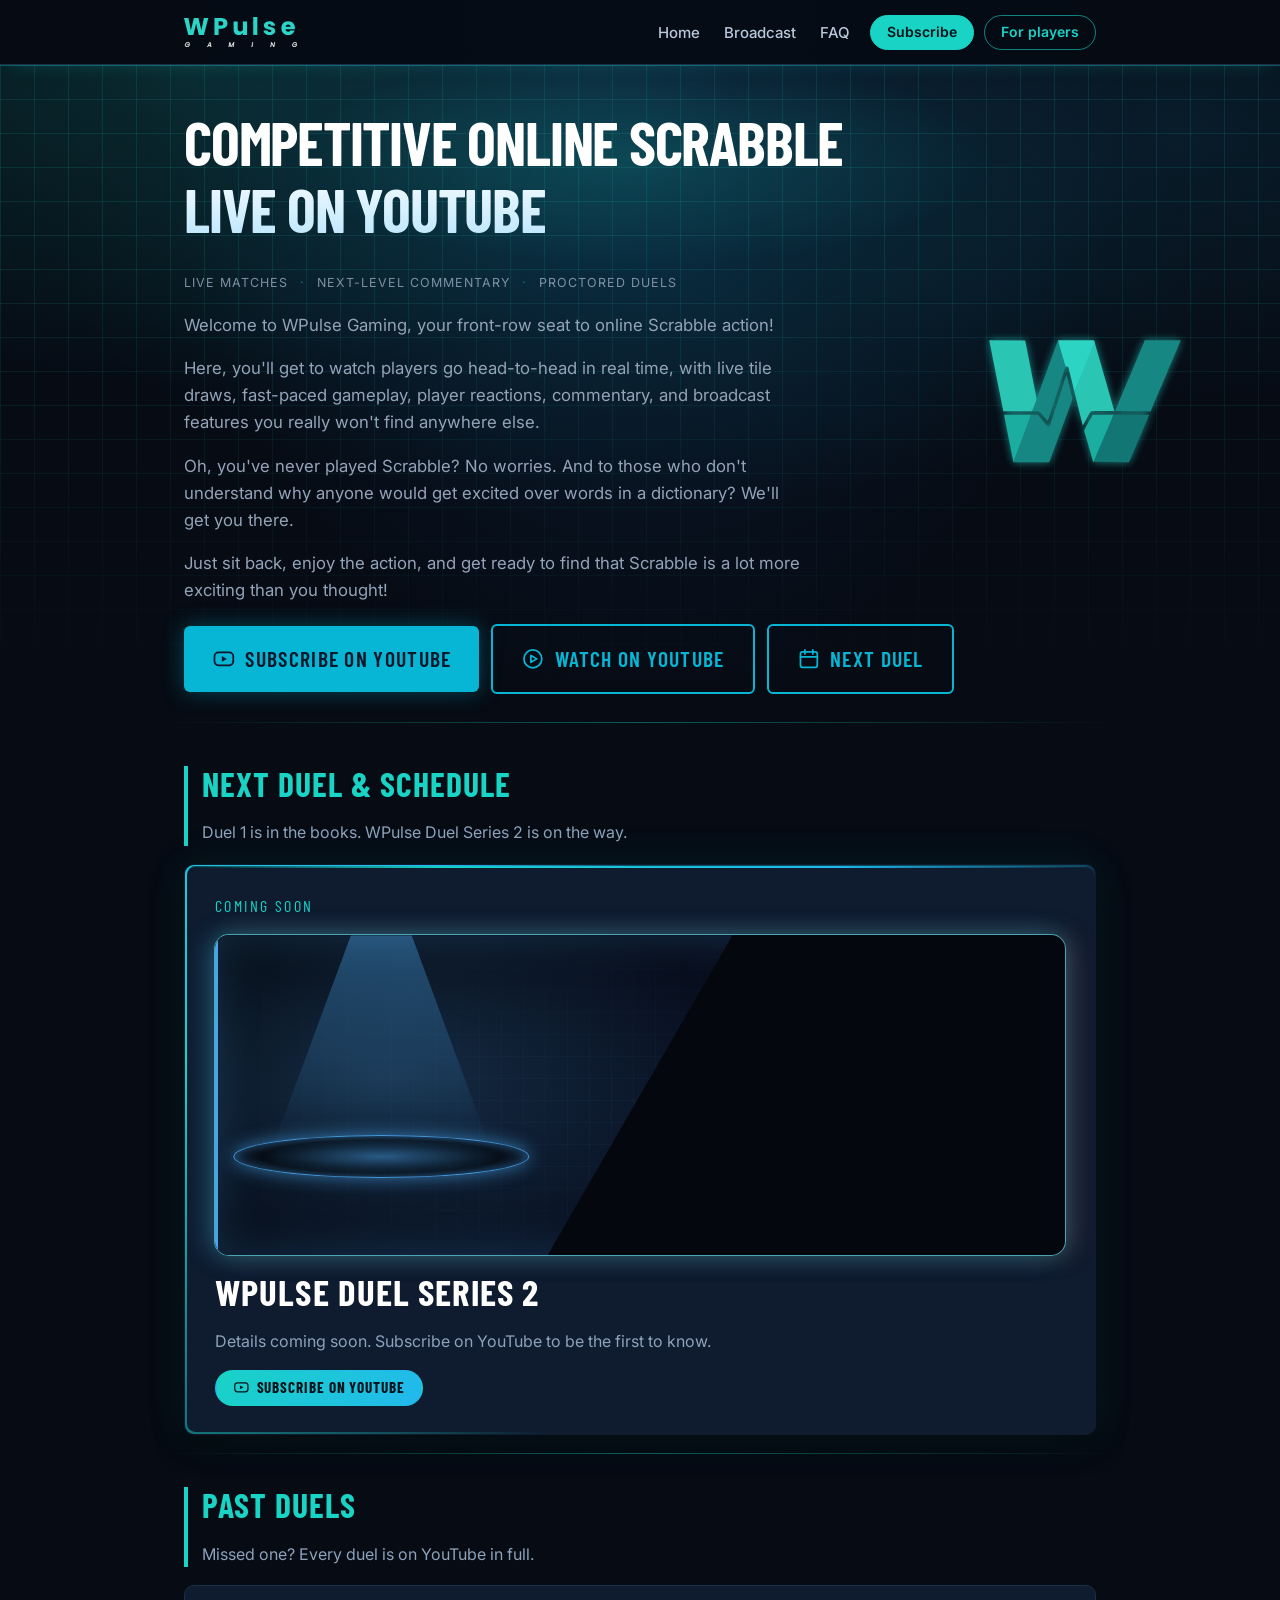
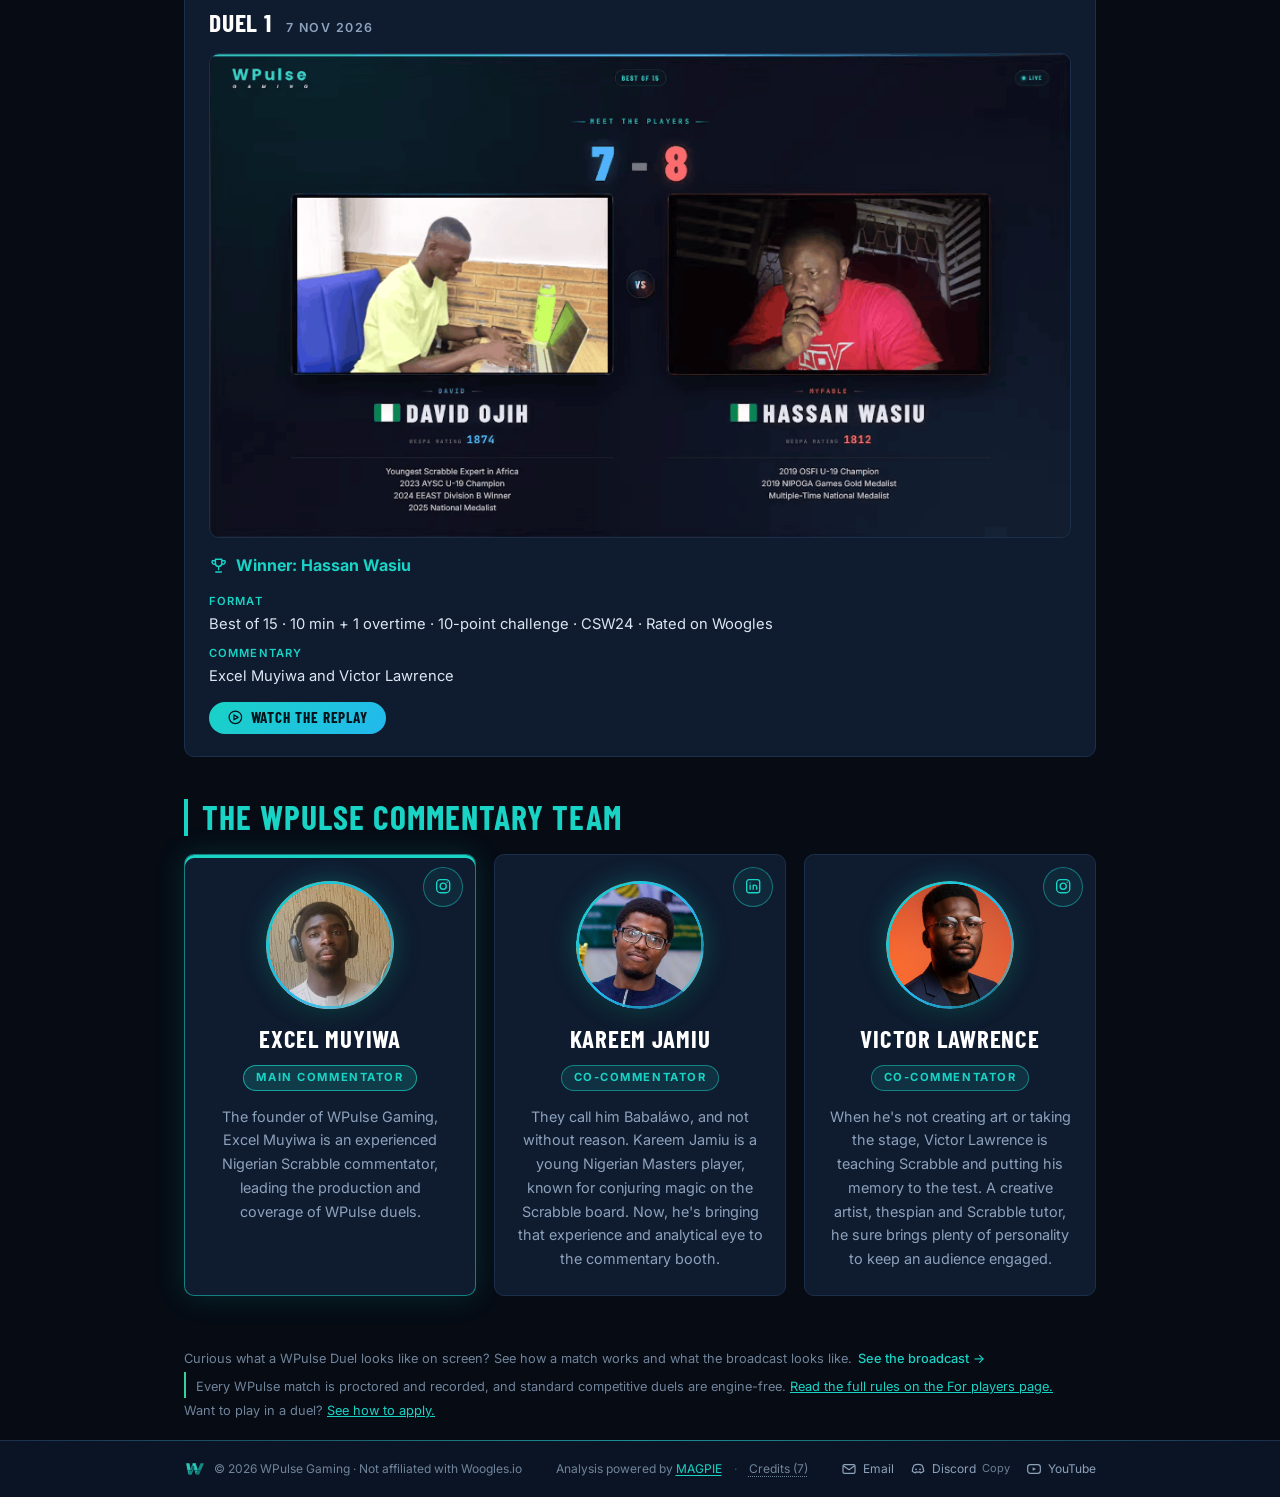
==== commit f3bbad53: "Add files via upload" ====
--- a/index.html
+++ b/index.html
@@ -12,24 +12,26 @@
       else if (h === '#faq') location.replace('faq.html#faq');
     })();
   </script>
-  <title>WPulse Gaming: live Scrabble duels on YouTube</title>
-  <meta name="description" content="Competitive Scrabble on YouTube through organised online duels, live commentary and player cameras. Whether you're here to compete or simply follow the games, you're welcome. Includes the Player Hub for players.">
+  <title>WPulse Gaming | Competitive Online Scrabble. Live on YouTube.</title>
+  <meta name="description" content="Live matches, next-level commentary and proctored duels. Watch the replays and subscribe for what's next.">
   <meta name="theme-color" content="#060b14">
   <link rel="icon" href="favicon.ico?v=2" sizes="32x32">
   <link rel="icon" href="images/favicon.svg?v=2" type="image/svg+xml">
 
-  <!-- Link previews (WhatsApp, Discord, X, Facebook, etc.). The flyer image must exist at images/next-duel-flyer.png. -->
+  <!-- Link previews (WhatsApp, Discord, X, Facebook, etc.). The preview image is images/davidvshassan.png (1919x1079); keep og:image:width/height in step if it changes. -->
   <meta property="og:type" content="website">
   <meta property="og:site_name" content="WPulse Gaming">
-  <meta property="og:title" content="WPulse Gaming: live Scrabble duels on YouTube">
-  <meta property="og:description" content="Competitive Scrabble on YouTube through organised online duels, live commentary and player cameras. Whether you're here to compete or simply follow the games, you're welcome.">
+  <meta property="og:title" content="WPulse Gaming | Competitive Online Scrabble. Live on YouTube.">
+  <meta property="og:description" content="Live matches, next-level commentary and proctored duels. Watch the replays and subscribe for what's next.">
   <meta property="og:url" content="https://wpulsegaming.runs-at.dev/">
-  <meta property="og:image" content="https://wpulsegaming.runs-at.dev/images/next-duel-flyer.png">
-  <meta property="og:image:alt" content="WPulse Gaming flyer for the next Scrabble duel">
+  <meta property="og:image" content="https://wpulsegaming.runs-at.dev/images/davidvshassan.png">
+  <meta property="og:image:width" content="1919">
+  <meta property="og:image:height" content="1079">
+  <meta property="og:image:alt" content="WPulse Duel 1: David Ojih vs Hassan Wasiu on the WPulse broadcast">
   <meta name="twitter:card" content="summary_large_image">
-  <meta name="twitter:title" content="WPulse Gaming: live Scrabble duels on YouTube">
-  <meta name="twitter:description" content="Competitive Scrabble on YouTube through organised online duels, live commentary and player cameras.">
-  <meta name="twitter:image" content="https://wpulsegaming.runs-at.dev/images/next-duel-flyer.png">
+  <meta name="twitter:title" content="WPulse Gaming | Competitive Online Scrabble. Live on YouTube.">
+  <meta name="twitter:description" content="Live matches, next-level commentary and proctored duels. Watch the replays and subscribe for what's next.">
+  <meta name="twitter:image" content="https://wpulsegaming.runs-at.dev/images/davidvshassan.png">
 
   <!-- Fonts only (no scripts, no tracking). Falls back to system fonts if blocked. -->
   <link rel="preconnect" href="https://fonts.googleapis.com">
